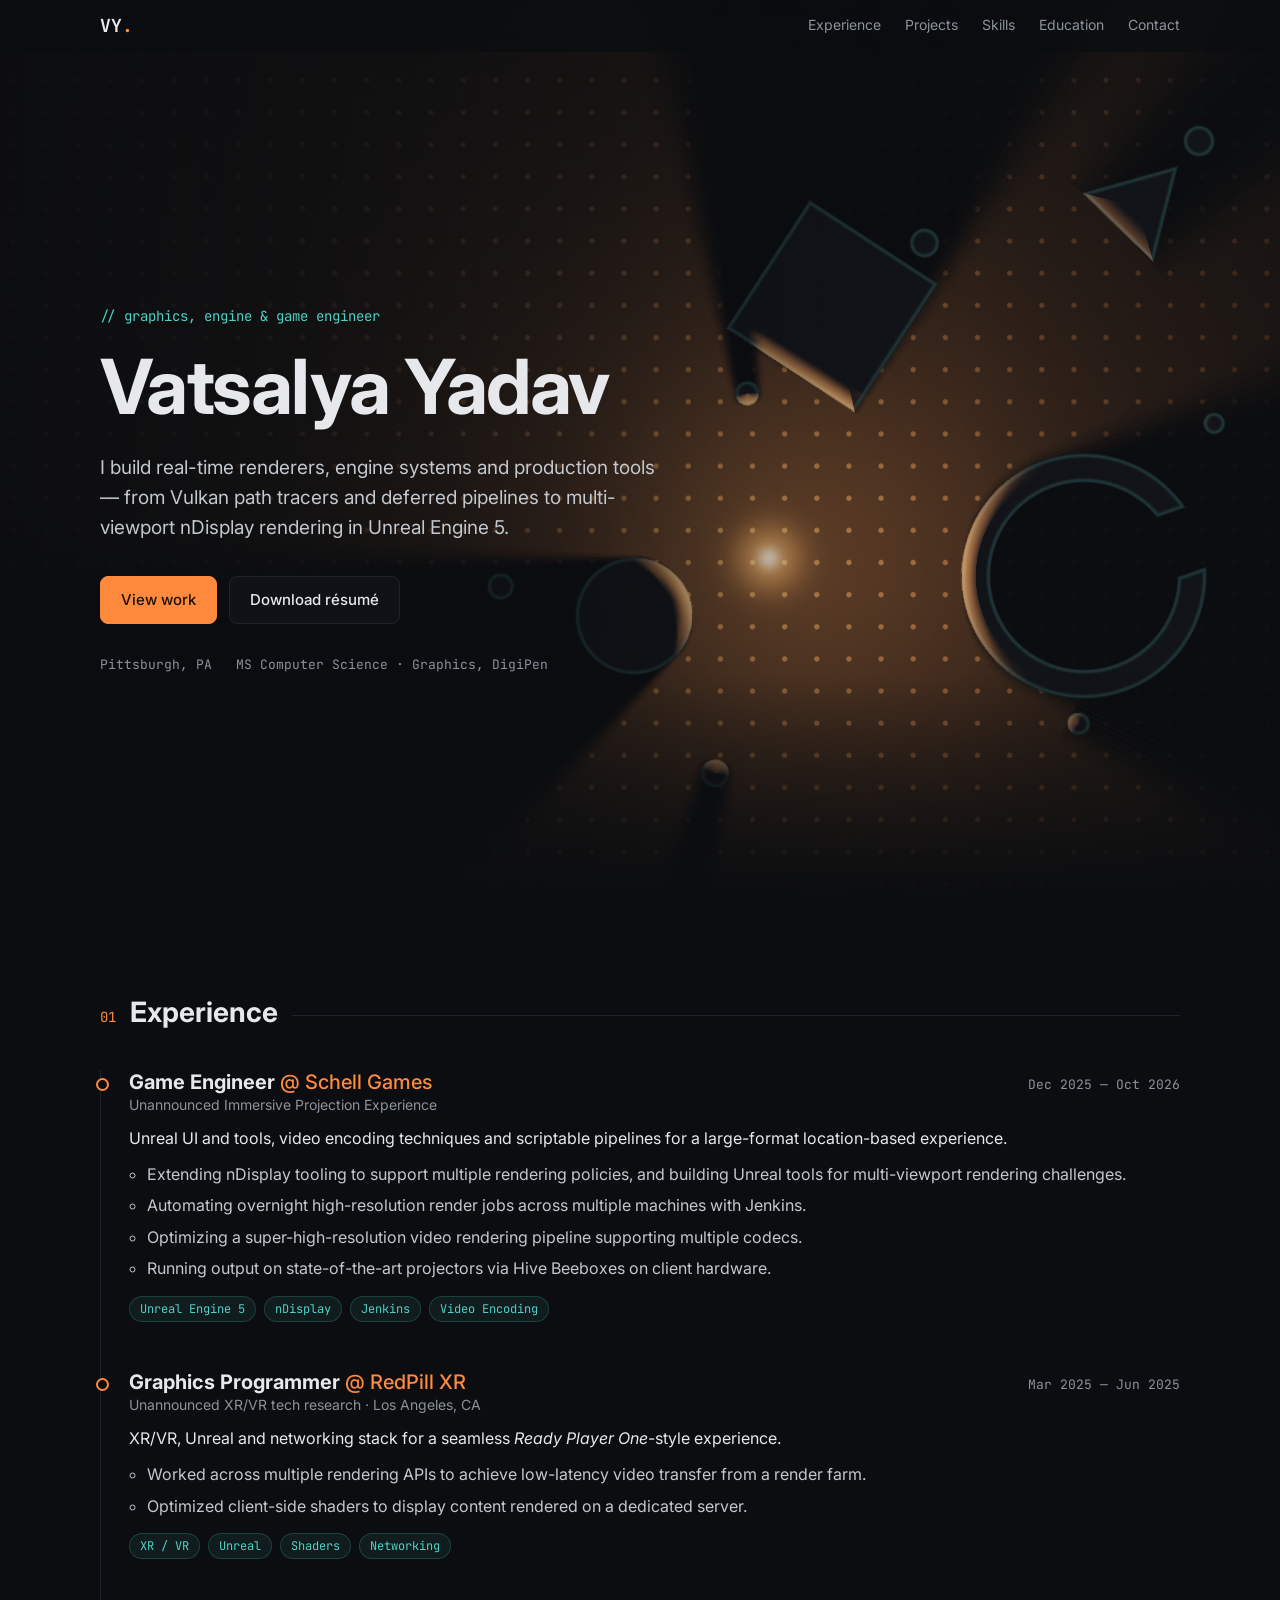
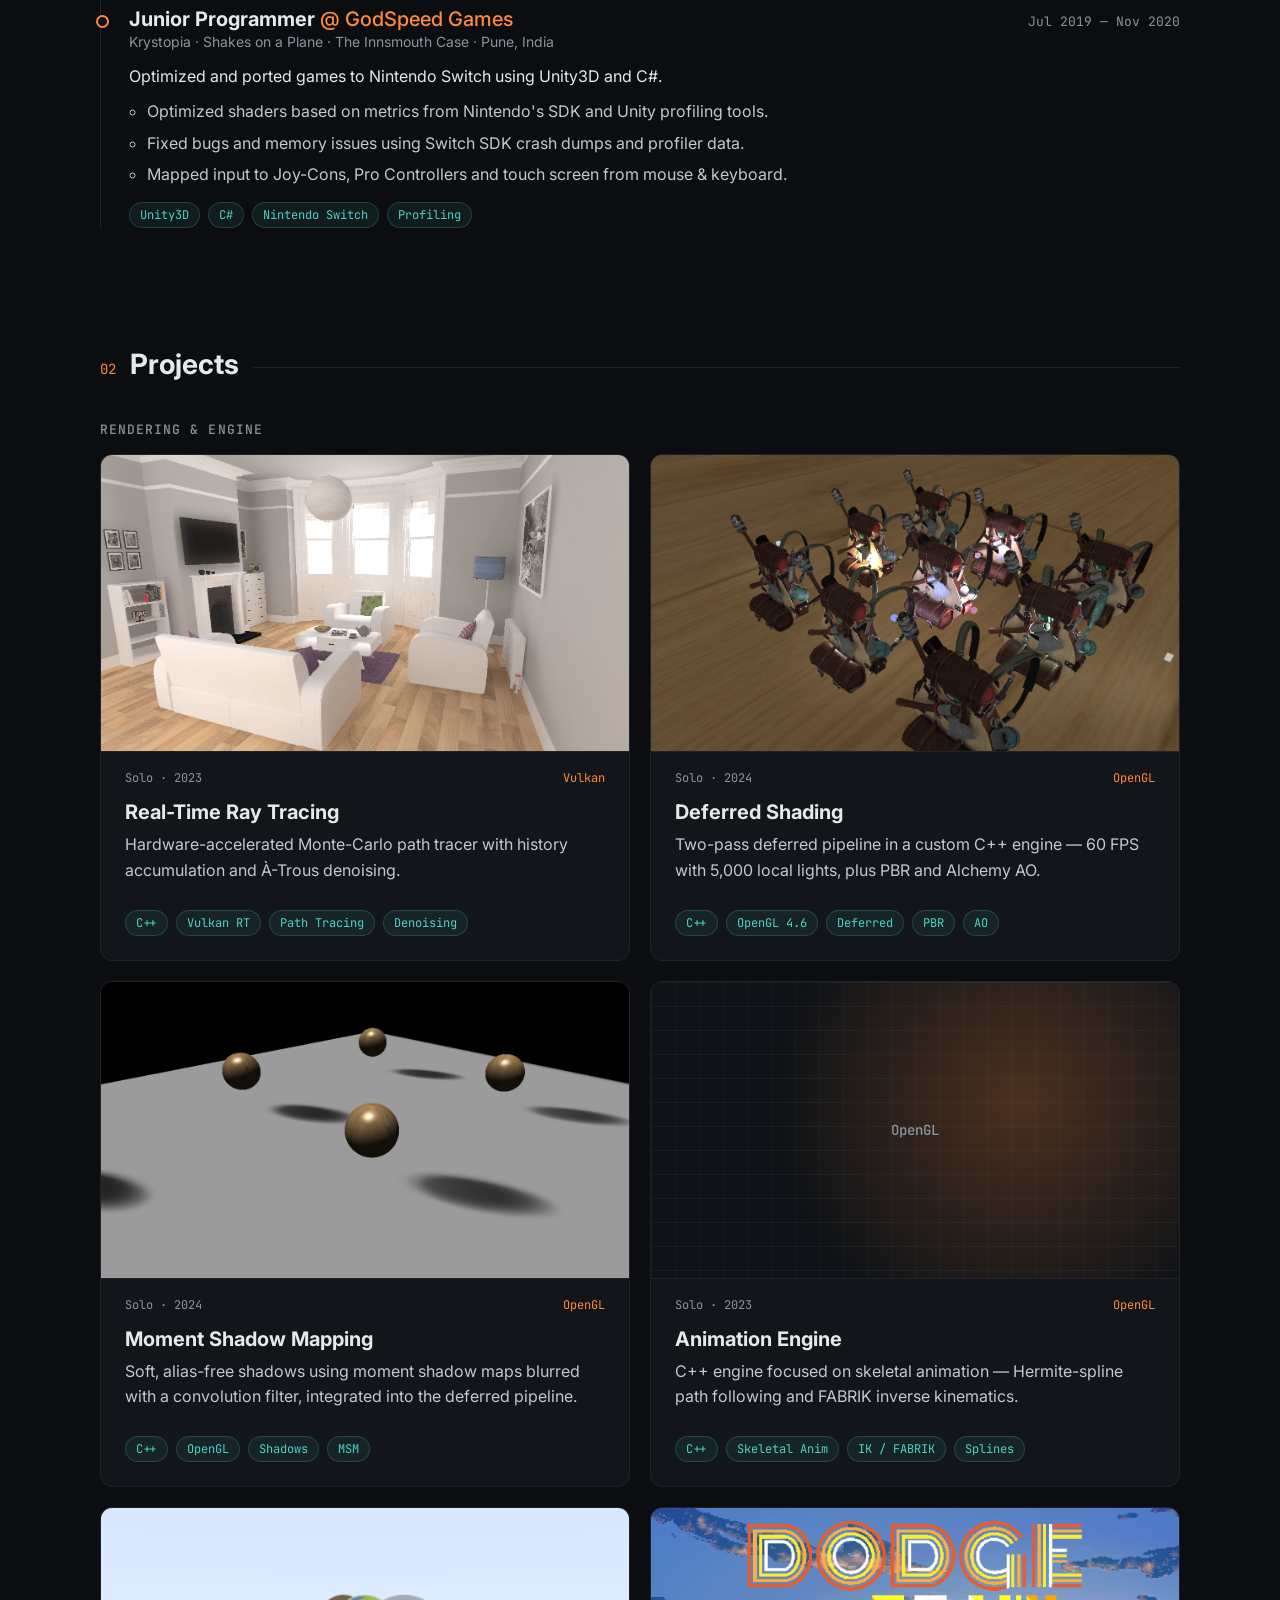
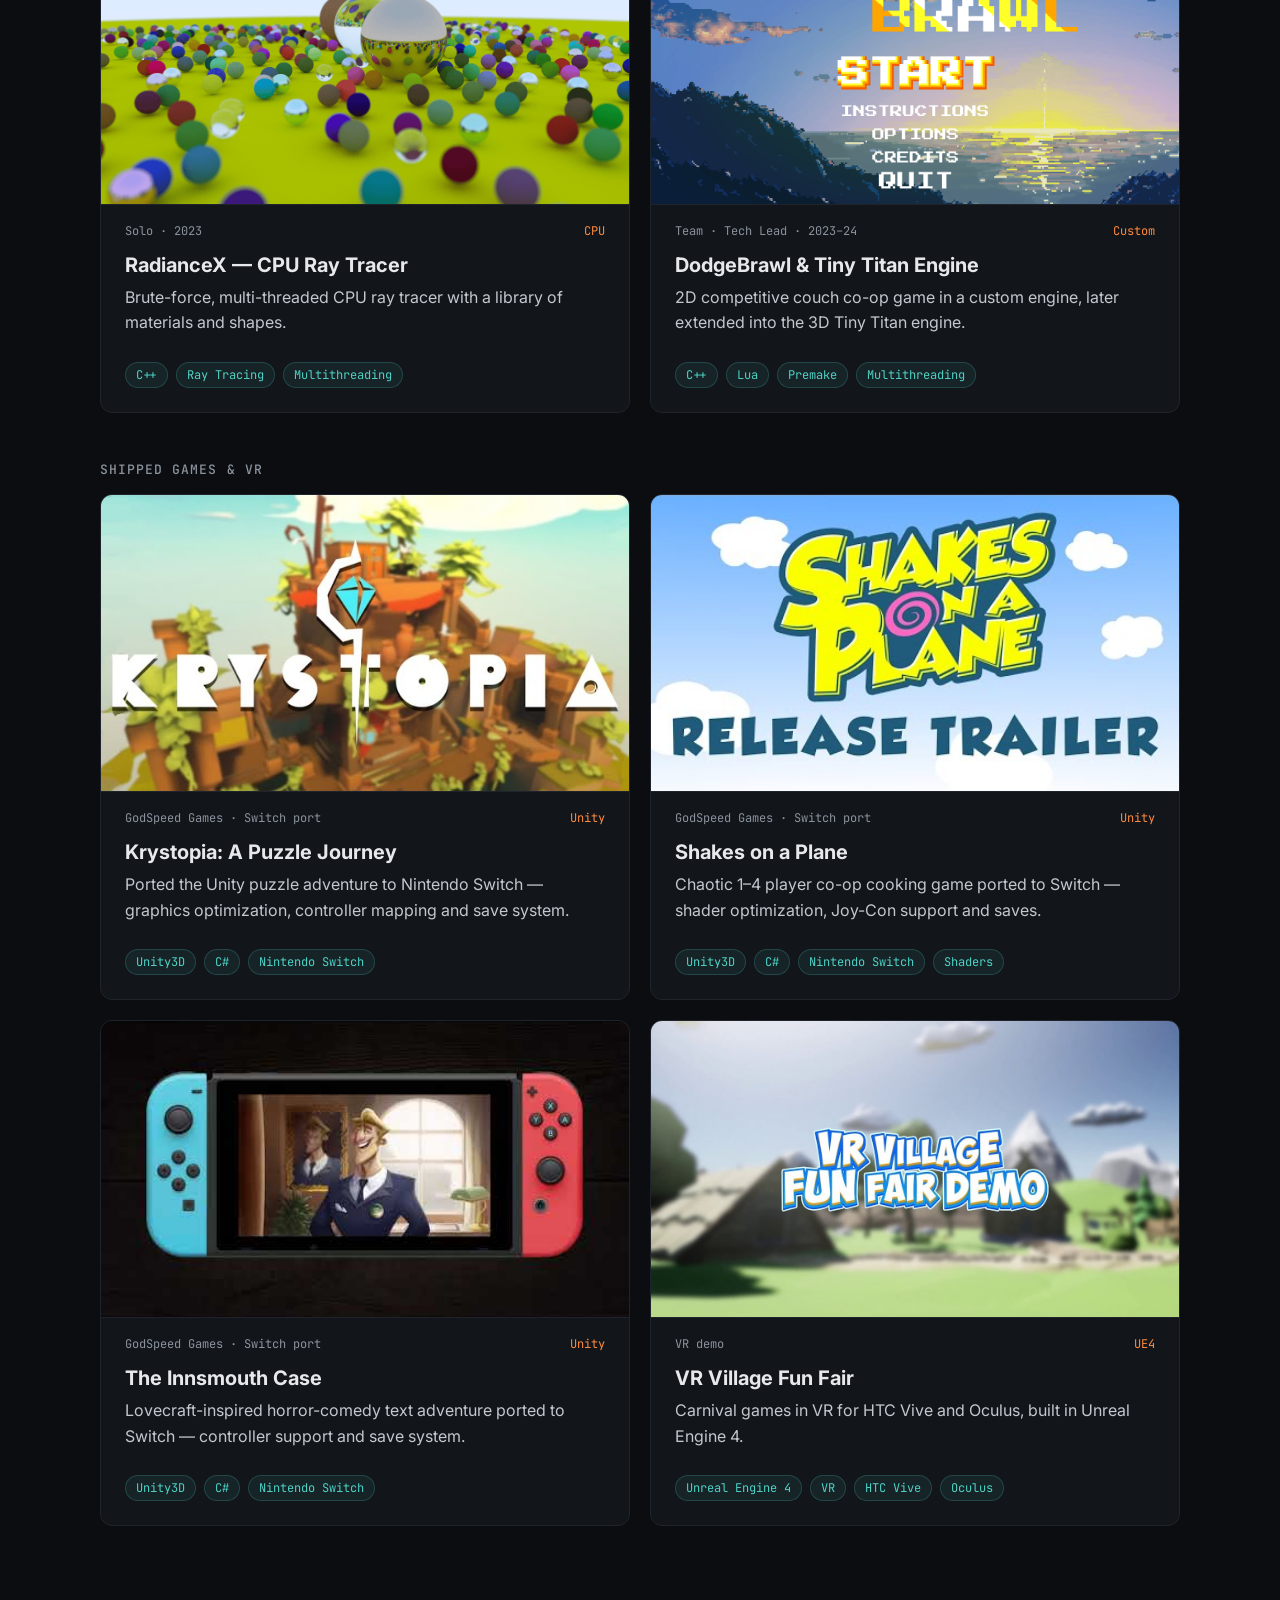
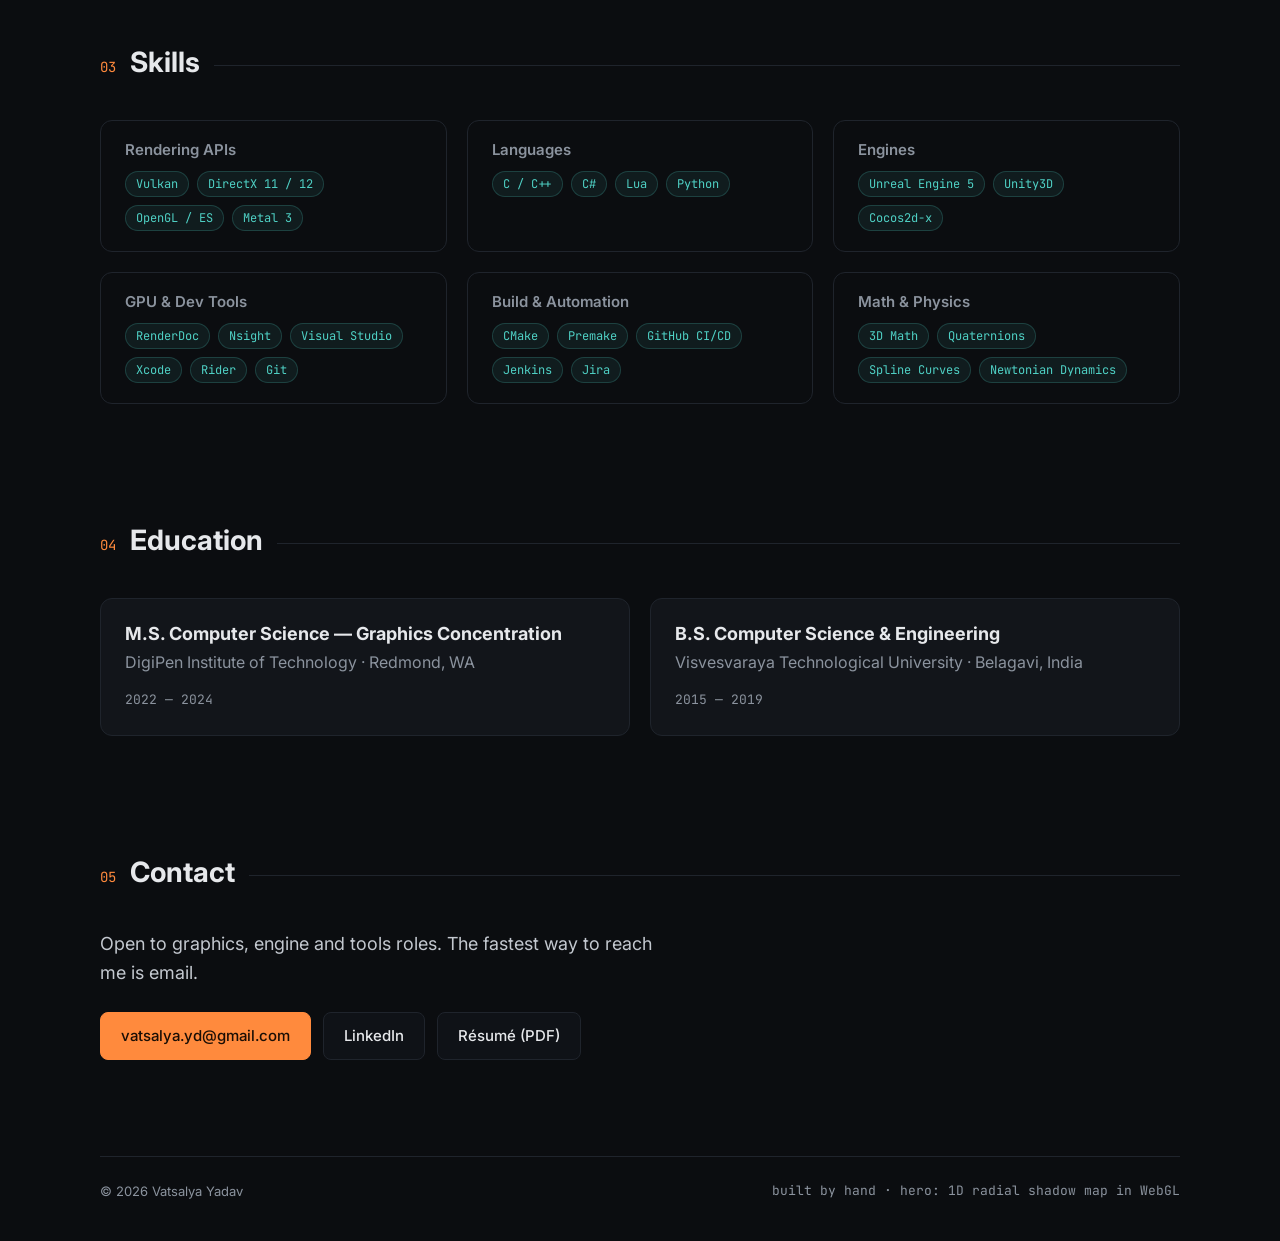
==== index.html @ f2e23ee6 "Retitle as graphics, engine and game engineer Update the hero eyebrow, page title, Open Graph title " ====
<!doctype html>
<html lang="en">
<head>
  <meta charset="utf-8">
  <meta name="viewport" content="width=device-width, initial-scale=1">
  <title>Vatsalya Yadav — Graphics, Engine &amp; Game Engineer</title>
  <meta name="description" content="Vatsalya Yadav is a graphics, engine and game engineer working in Vulkan, DirectX, OpenGL and Unreal Engine 5.">
  <meta property="og:title" content="Vatsalya Yadav — Graphics, Engine &amp; Game Engineer">
  <meta property="og:description" content="Real-time rendering, engine architecture and tools. Vulkan · DirectX 12 · OpenGL · Unreal Engine 5.">
  <meta property="og:url" content="https://vatsalyayadav.com/">
  <meta name="theme-color" content="#0b0d10">
  <link rel="preconnect" href="https://fonts.googleapis.com">
  <link rel="preconnect" href="https://fonts.gstatic.com" crossorigin>
  <link href="https://fonts.googleapis.com/css2?family=Inter:wght@400;500;600;700&family=JetBrains+Mono:wght@400;500&display=swap" rel="stylesheet">
  <link rel="stylesheet" href="styles.css?v=3">
</head>
<body>
  <header class="nav">
    <a class="nav__brand" href="#top">VY<span>.</span></a>
    <nav class="nav__links" aria-label="Primary">
      <a href="#experience">Experience</a>
      <a href="#projects">Projects</a>
      <a href="#skills">Skills</a>
      <a href="#education">Education</a>
      <a href="#contact">Contact</a>
    </nav>
  </header>

  <main id="top">
    <section class="hero">
      <canvas id="hero-canvas" aria-hidden="true"></canvas>
      <div class="hero__shade" aria-hidden="true"></div>
      <div class="hero__content wrap">
        <p class="eyebrow">// graphics, engine &amp; game engineer</p>
        <h1>Vatsalya Yadav</h1>
        <p class="hero__lede">
          I build real-time renderers, engine systems and production tools —
          from Vulkan path tracers and deferred pipelines to multi-viewport
          nDisplay rendering in Unreal Engine 5.
        </p>
        <div class="hero__cta">
          <a class="btn btn--primary" href="#projects">View work</a>
          <a class="btn" href="assets/Vatsalya_Yadav_Resume.pdf?v=3" download>Download résumé</a>
        </div>
        <ul class="hero__meta">
          <li>Pittsburgh, PA</li>
          <li>MS Computer Science · Graphics, DigiPen</li>
        </ul>
      </div>
    </section>

    <section id="experience" class="section wrap">
      <h2 class="section__title"><span>01</span>Experience</h2>
      <ol class="timeline">
        <li class="job">
          <div class="job__head">
            <h3>Game Engineer <span class="at">@ Schell Games</span></h3>
            <span class="job__date">Dec 2025 — Oct 2026</span>
          </div>
          <p class="job__sub">Unannounced Immersive Projection Experience</p>
          <p>Unreal UI and tools, video encoding techniques and scriptable pipelines for a large-format location-based experience.</p>
          <ul>
            <li>Extending nDisplay tooling to support multiple rendering policies, and building Unreal tools for multi-viewport rendering challenges.</li>
            <li>Automating overnight high-resolution render jobs across multiple machines with Jenkins.</li>
            <li>Optimizing a super-high-resolution video rendering pipeline supporting multiple codecs.</li>
            <li>Running output on state-of-the-art projectors via Hive Beeboxes on client hardware.</li>
          </ul>
          <ul class="tags"><li>Unreal Engine 5</li><li>nDisplay</li><li>Jenkins</li><li>Video Encoding</li></ul>
        </li>

        <li class="job">
          <div class="job__head">
            <h3>Graphics Programmer <span class="at">@ RedPill XR</span></h3>
            <span class="job__date">Mar 2025 — Jun 2025</span>
          </div>
          <p class="job__sub">Unannounced XR/VR tech research · Los Angeles, CA</p>
          <p>XR/VR, Unreal and networking stack for a seamless <em>Ready Player One</em>-style experience.</p>
          <ul>
            <li>Worked across multiple rendering APIs to achieve low-latency video transfer from a render farm.</li>
            <li>Optimized client-side shaders to display content rendered on a dedicated server.</li>
          </ul>
          <ul class="tags"><li>XR / VR</li><li>Unreal</li><li>Shaders</li><li>Networking</li></ul>
        </li>

        <li class="job">
          <div class="job__head">
            <h3>Junior Programmer <span class="at">@ GodSpeed Games</span></h3>
            <span class="job__date">Jul 2019 — Nov 2020</span>
          </div>
          <p class="job__sub">Krystopia · Shakes on a Plane · The Innsmouth Case · Pune, India</p>
          <p>Optimized and ported games to Nintendo Switch using Unity3D and C#.</p>
          <ul>
            <li>Optimized shaders based on metrics from Nintendo's SDK and Unity profiling tools.</li>
            <li>Fixed bugs and memory issues using Switch SDK crash dumps and profiler data.</li>
            <li>Mapped input to Joy-Cons, Pro Controllers and touch screen from mouse &amp; keyboard.</li>
          </ul>
          <ul class="tags"><li>Unity3D</li><li>C#</li><li>Nintendo Switch</li><li>Profiling</li></ul>
        </li>
      </ol>
    </section>

    <section id="projects" class="section wrap">
      <h2 class="section__title"><span>02</span>Projects</h2>
      <h3 class="group__title">Rendering &amp; engine</h3>
      <div class="grid" data-project-group="rendering"></div>
      <h3 class="group__title">Shipped games &amp; VR</h3>
      <div class="grid" data-project-group="games"></div>
      <noscript>
      <div class="grid">
        <article class="card">
          <div class="card__top">
            <span class="card__kind">Solo · 2023</span>
            <span class="card__api">Vulkan</span>
          </div>
          <h3>Real-Time Ray Tracing</h3>
          <p>Hardware-accelerated Monte-Carlo path tracer with history accumulation and denoising.</p>
          <ul>
            <li>Shader binding tables and acceleration structures for frame rate.</li>
            <li>History tracking via selective weighted bilinear interpolation.</li>
            <li>À-Trous wavelet denoising.</li>
          </ul>
          <ul class="tags"><li>C++</li><li>Vulkan RT</li><li>Path Tracing</li><li>Denoising</li></ul>
        </article>

        <article class="card">
          <div class="card__top">
            <span class="card__kind">Solo · 2024</span>
            <span class="card__api">OpenGL</span>
          </div>
          <h3>Advanced Rasterization</h3>
          <p>Custom C/C++ renderer with deferred shading, Moment Shadow Mapping, PBR and Alchemy AO.</p>
          <ul>
            <li>Deferred pipeline — <strong>~200% performance gain</strong>.</li>
            <li>MSM for higher-quality, alias-free soft shadows.</li>
            <li>Physically based shading with Alchemy ambient occlusion.</li>
          </ul>
          <ul class="tags"><li>C/C++</li><li>Deferred</li><li>MSM</li><li>PBR</li><li>AO</li></ul>
        </article>

        <article class="card">
          <div class="card__top">
            <span class="card__kind">Solo · 2023</span>
            <span class="card__api">OpenGL</span>
          </div>
          <h3>Animation Engine</h3>
          <p>C++ engine focused on skeletal animation and lifelike character movement.</p>
          <ul>
            <li>Hermite splines for smooth path-following motion.</li>
            <li>Inverse kinematics using the FABRIK algorithm.</li>
            <li>Asset import across multiple model formats.</li>
          </ul>
          <ul class="tags"><li>C++</li><li>Skeletal Anim</li><li>IK / FABRIK</li><li>Splines</li></ul>
        </article>

        <article class="card">
          <div class="card__top">
            <span class="card__kind">Team · Tech Lead · 2023–24</span>
            <span class="card__api">Custom</span>
          </div>
          <h3>Tiny Titan / DodgeBrawl Engine</h3>
          <p>Proprietary 3D engine, extended from the 2D engine built for DodgeBrawl.</p>
          <ul>
            <li>Premake build scripts and pipeline troubleshooting.</li>
            <li>Lua scripting for gameplay without recompiles.</li>
            <li>Thread pool for assets, input and logging.</li>
            <li>Scope-based profiler and debug visualization tools.</li>
          </ul>
          <ul class="tags"><li>C++</li><li>Lua</li><li>Premake</li><li>Multithreading</li></ul>
        </article>
      </div>
      </noscript>
    </section>

    <section id="skills" class="section wrap">
      <h2 class="section__title"><span>03</span>Skills</h2>
      <div class="skills">
        <div class="skill">
          <h3>Rendering APIs</h3>
          <ul class="tags"><li>Vulkan</li><li>DirectX 11 / 12</li><li>OpenGL / ES</li><li>Metal 3</li></ul>
        </div>
        <div class="skill">
          <h3>Languages</h3>
          <ul class="tags"><li>C / C++</li><li>C#</li><li>Lua</li><li>Python</li></ul>
        </div>
        <div class="skill">
          <h3>Engines</h3>
          <ul class="tags"><li>Unreal Engine 5</li><li>Unity3D</li><li>Cocos2d-x</li></ul>
        </div>
        <div class="skill">
          <h3>GPU &amp; Dev Tools</h3>
          <ul class="tags"><li>RenderDoc</li><li>Nsight</li><li>Visual Studio</li><li>Xcode</li><li>Rider</li><li>Git</li></ul>
        </div>
        <div class="skill">
          <h3>Build &amp; Automation</h3>
          <ul class="tags"><li>CMake</li><li>Premake</li><li>GitHub CI/CD</li><li>Jenkins</li><li>Jira</li></ul>
        </div>
        <div class="skill">
          <h3>Math &amp; Physics</h3>
          <ul class="tags"><li>3D Math</li><li>Quaternions</li><li>Spline Curves</li><li>Newtonian Dynamics</li></ul>
        </div>
      </div>
    </section>

    <section id="education" class="section wrap">
      <h2 class="section__title"><span>04</span>Education</h2>
      <div class="edu">
        <div class="edu__item">
          <h3>M.S. Computer Science — Graphics Concentration</h3>
          <p>DigiPen Institute of Technology · Redmond, WA</p>
          <span class="job__date">2022 — 2024</span>
        </div>
        <div class="edu__item">
          <h3>B.S. Computer Science &amp; Engineering</h3>
          <p>Visvesvaraya Technological University · Belagavi, India</p>
          <span class="job__date">2015 — 2019</span>
        </div>
      </div>
    </section>

    <section id="contact" class="section wrap contact">
      <h2 class="section__title"><span>05</span>Contact</h2>
      <p class="contact__lede">Open to graphics, engine and tools roles. The fastest way to reach me is email.</p>
      <div class="hero__cta">
        <a class="btn btn--primary" href="mailto:vatsalya.yd@gmail.com">vatsalya.yd@gmail.com</a>
        <a class="btn" href="https://www.linkedin.com/in/vatsalya-yd/" target="_blank" rel="noopener">LinkedIn</a>
        <a class="btn" href="assets/Vatsalya_Yadav_Resume.pdf?v=3" download>Résumé (PDF)</a>
      </div>
    </section>
  </main>

  <footer class="footer wrap">
    <span>© <span id="year">2026</span> Vatsalya Yadav</span>
    <span class="mono">built by hand · hero: 1D radial shadow map in WebGL</span>
  </footer>

  <script src="projects.js?v=2"></script>
  <script src="script.js?v=3"></script>
</body>
</html>
---- styles.css ----
:root {
  --bg: #0b0d10;
  --bg-2: #12151a;
  --line: #1f242c;
  --text: #e6e8eb;
  --muted: #8b939e;
  --accent: #ff8a3d;
  --accent-2: #4fd1c5;
  --radius: 12px;
  --mono: "JetBrains Mono", ui-monospace, Consolas, monospace;
  --sans: "Inter", system-ui, -apple-system, "Segoe UI", sans-serif;
}

* { box-sizing: border-box; }
html { scroll-behavior: smooth; scroll-padding-top: 72px; }
body {
  margin: 0;
  background: var(--bg);
  color: var(--text);
  font: 16px/1.6 var(--sans);
  -webkit-font-smoothing: antialiased;
}
a { color: inherit; }
h1, h2, h3 { line-height: 1.2; margin: 0; }
ul { margin: 0; }
.mono { font-family: var(--mono); }
.wrap { width: min(1080px, 100% - 32px); margin-inline: auto; }

/* Nav */
.nav {
  position: fixed; inset: 0 0 auto 0; z-index: 10;
  display: flex; align-items: center; justify-content: space-between;
  padding: 14px max(16px, (100% - 1080px) / 2);
  background: rgba(11, 13, 16, 0.7);
  backdrop-filter: blur(10px);
  border-bottom: 1px solid transparent;
  transition: border-color .2s;
}
.nav.is-scrolled { border-bottom-color: var(--line); }
.nav__brand { font: 700 18px var(--mono); text-decoration: none; }
.nav__brand span { color: var(--accent); }
.nav__links { display: flex; gap: 24px; }
.nav__links a { color: var(--muted); text-decoration: none; font-size: 14px; transition: color .15s; }
.nav__links a:hover { color: var(--text); }

/* Hero */
.hero {
  position: relative; min-height: 100vh; min-height: 100svh;
  display: flex; align-items: center; overflow: hidden;
}
#hero-canvas { position: absolute; inset: 0; width: 100%; height: 100%; display: block; }
.hero__shade {
  position: absolute; inset: 0;
  background: linear-gradient(90deg, rgba(11,13,16,.78) 0%, rgba(11,13,16,.45) 45%, rgba(11,13,16,0) 75%),
              linear-gradient(0deg, var(--bg) 0%, rgba(11,13,16,0) 25%);
}
.hero__content { position: relative; padding-top: 80px; }
.eyebrow { font: 14px var(--mono); color: var(--accent-2); margin: 0 0 16px; }
.hero h1 { font-size: clamp(40px, 7vw, 76px); font-weight: 700; letter-spacing: -0.02em; }
.hero__lede { max-width: 560px; font-size: clamp(17px, 2vw, 19px); color: #c3c8cf; margin: 20px 0 32px; }
.hero__cta { display: flex; flex-wrap: wrap; gap: 12px; }
.hero__meta {
  list-style: none; padding: 0; margin-top: 32px;
  display: flex; flex-wrap: wrap; gap: 8px 24px;
  font: 13px var(--mono); color: var(--muted);
}

.btn {
  display: inline-block; padding: 11px 20px; border-radius: 8px;
  border: 1px solid var(--line); background: rgba(18,21,26,.7);
  text-decoration: none; font-weight: 500; font-size: 15px;
  transition: border-color .15s, transform .15s, background .15s;
}
.btn:hover { border-color: #3a414c; transform: translateY(-1px); }
.btn--primary { background: var(--accent); border-color: var(--accent); color: #1a0e05; }
.btn--primary:hover { background: #ff9d5c; border-color: #ff9d5c; }

/* Sections */
.section { padding: 96px 0 24px; }
.section__title {
  display: flex; align-items: baseline; gap: 14px;
  font-size: 28px; margin-bottom: 40px;
}
.section__title span { font: 14px var(--mono); color: var(--accent); }
.section__title::after { content: ""; flex: 1; height: 1px; background: var(--line); transform: translateY(-6px); }

/* Experience */
.timeline { list-style: none; padding: 0; margin: 0; }
.job {
  position: relative; padding: 0 0 48px 28px;
  border-left: 1px solid var(--line);
}
.job:last-child { padding-bottom: 0; }
.job::before {
  content: ""; position: absolute; left: -5px; top: 8px;
  width: 9px; height: 9px; border-radius: 50%;
  background: var(--bg); border: 2px solid var(--accent);
}
.job__head { display: flex; flex-wrap: wrap; justify-content: space-between; gap: 4px 16px; align-items: baseline; }
.job h3 { font-size: 20px; }
.at { color: var(--accent); font-weight: 500; }
.job__date { font: 13px var(--mono); color: var(--muted); white-space: nowrap; }
.job__sub { margin: 4px 0 12px; color: var(--muted); font-size: 14px; }
.job p { margin: 0 0 10px; }
.job > ul:not(.tags), .card > ul:not(.tags) { padding-left: 18px; color: #c3c8cf; }
.job > ul:not(.tags) li, .card > ul:not(.tags) li { margin-bottom: 6px; }

.tags { list-style: none; padding: 0; display: flex; flex-wrap: wrap; gap: 8px; margin-top: 14px; }
.tags li {
  font: 12px var(--mono); color: var(--accent-2);
  padding: 4px 10px; border-radius: 999px;
  background: rgba(79, 209, 197, .08); border: 1px solid rgba(79, 209, 197, .2);
}

/* Projects */
.grid { display: grid; grid-template-columns: repeat(2, 1fr); gap: 20px; }
.card {
  display: flex; flex-direction: column;
  padding: 24px; border-radius: var(--radius);
  background: var(--bg-2); border: 1px solid var(--line);
  transition: border-color .2s, transform .2s;
}
.card:hover { border-color: #343b46; transform: translateY(-2px); }
.card__top { display: flex; justify-content: space-between; gap: 8px; font: 12px var(--mono); color: var(--muted); margin-bottom: 14px; }
.card__api { color: var(--accent); }
.card h3 { font-size: 20px; margin-bottom: 8px; }
.card p { margin: 0 0 12px; color: #c3c8cf; }
.card > ul:not(.tags) { font-size: 15px; }
.card .tags { margin-top: auto; padding-top: 14px; }
.card strong { color: var(--text); }
.card--link { text-decoration: none; padding-top: 0; overflow: hidden; }
.card--link:hover h3 { color: var(--accent); }
.card--link:focus-visible { outline: 2px solid var(--accent); outline-offset: 3px; }
.card__thumb {
  margin: 0 -24px 18px; aspect-ratio: 16 / 9; overflow: hidden;
  background: #0f1216; border-bottom: 1px solid var(--line);
}
.card__thumb img { width: 100%; height: 100%; object-fit: cover; display: block; transition: transform .4s ease; }
.card--link:hover .card__thumb img { transform: scale(1.04); }
.card__thumb--empty {
  display: grid; place-items: center;
  background:
    linear-gradient(rgba(79,209,197,.06) 1px, transparent 1px) 0 0 / 24px 24px,
    linear-gradient(90deg, rgba(79,209,197,.06) 1px, transparent 1px) 0 0 / 24px 24px,
    radial-gradient(circle at 70% 40%, rgba(255,138,61,.25), transparent 60%), #0f1216;
}
.card__thumb--empty span { font: 500 14px var(--mono); color: var(--muted); }
.group__title {
  font: 500 13px var(--mono); color: var(--muted); text-transform: uppercase; letter-spacing: .08em;
  margin: 0 0 16px;
}
.grid + .group__title { margin-top: 48px; }

/* Project detail page */
.project { padding: 104px 0 64px; max-width: 880px; }
.back { display: inline-block; font: 13px var(--mono); color: var(--muted); text-decoration: none; margin-bottom: 32px; }
.back:hover { color: var(--accent); }
.project__head h1 { font-size: clamp(32px, 5vw, 48px); letter-spacing: -0.01em; }
.project__summary { font-size: 19px; color: #c3c8cf; margin: 16px 0 0; }
.project__links { margin-top: 24px; }
.project__body { margin-top: 48px; }
.project__body h2 { font-size: 20px; margin: 40px 0 16px; }
.project__body p { color: #c3c8cf; margin: 0 0 16px; }
.project__list { padding-left: 20px; color: #c3c8cf; margin: 0 0 24px; }
.project__list li { margin-bottom: 8px; }
.project__note { font-size: 14px; color: var(--muted) !important; border-left: 2px solid var(--line); padding-left: 14px; }
.figures { display: grid; gap: 16px; margin: 0 0 24px; }
.figures--2 { grid-template-columns: repeat(2, 1fr); }
.figures--3 { grid-template-columns: repeat(3, 1fr); }
.figures figure, .video { margin: 0; }
.figures img {
  width: 100%; display: block; border-radius: 8px; border: 1px solid var(--line);
  background: #0f1216; transition: border-color .2s;
}
.figures a:hover img { border-color: var(--accent); }
figcaption { font: 12px var(--mono); color: var(--muted); margin-top: 8px; }
.video { margin-bottom: 24px; }
.video__poster, .video iframe {
  display: block; width: 100%; aspect-ratio: 16 / 9; border: 1px solid var(--line); border-radius: 8px;
  overflow: hidden; background: #000;
}
.video__poster { position: relative; padding: 0; cursor: pointer; }
.video__poster img { width: 100%; height: 100%; object-fit: cover; opacity: .8; transition: opacity .2s; }
.video__poster:hover img { opacity: 1; }
.video__play {
  position: absolute; left: 50%; top: 50%; width: 68px; height: 48px; transform: translate(-50%, -50%);
  border-radius: 12px; background: var(--accent);
}
.video__play::after {
  content: ""; position: absolute; left: 27px; top: 14px;
  border-style: solid; border-width: 10px 0 10px 17px; border-color: transparent transparent transparent #1a0e05;
}
.project__table { border-collapse: collapse; font: 14px var(--mono); margin: 0 0 20px; min-width: 280px; }
.project__table th, .project__table td { text-align: left; padding: 8px 24px 8px 0; border-bottom: 1px solid var(--line); }
.project__table th { color: var(--muted); font-weight: 500; }
.project__table td:last-child { color: var(--accent-2); }
.project__missing { color: var(--muted); }
.project__pager {
  display: grid; grid-template-columns: 1fr 1fr; gap: 16px; margin-top: 64px;
  padding-top: 24px; border-top: 1px solid var(--line);
}
.project__pager a {
  display: flex; flex-direction: column; gap: 4px; padding: 16px 20px; border-radius: var(--radius);
  border: 1px solid var(--line); text-decoration: none; font-weight: 600; transition: border-color .2s;
}
.project__pager a:last-child { text-align: right; }
.project__pager a:hover { border-color: var(--accent); }
.project__pager span { font: 12px var(--mono); color: var(--muted); font-weight: 400; }

/* Skills */
.skills { display: grid; grid-template-columns: repeat(auto-fit, minmax(300px, 1fr)); gap: 20px; }
.skill { padding: 20px 24px; border-radius: var(--radius); border: 1px solid var(--line); }
.skill h3 { font-size: 15px; font-weight: 600; color: var(--muted); }
.skill .tags { margin-top: 12px; }

/* Education */
.edu { display: grid; grid-template-columns: repeat(auto-fit, minmax(300px, 1fr)); gap: 20px; }
.edu__item { padding: 24px; border-radius: var(--radius); background: var(--bg-2); border: 1px solid var(--line); }
.edu__item h3 { font-size: 18px; margin-bottom: 6px; }
.edu__item p { margin: 0 0 10px; color: var(--muted); }

/* Contact */
.contact { padding-bottom: 96px; }
.contact__lede { font-size: 18px; color: #c3c8cf; margin: 0 0 24px; max-width: 560px; }

.footer {
  display: flex; flex-wrap: wrap; justify-content: space-between; gap: 8px;
  padding: 24px 0 40px; border-top: 1px solid var(--line);
  color: var(--muted); font-size: 13px;
}

/* Reveal on scroll */
.reveal { opacity: 0; transform: translateY(16px); transition: opacity .6s ease, transform .6s ease; }
.reveal.is-visible { opacity: 1; transform: none; }

@media (max-width: 720px) {
  .nav__links { display: none; }
  .hero__shade { background: linear-gradient(0deg, rgba(11,13,16,.95) 15%, rgba(11,13,16,.55) 100%); }
  .section { padding-top: 72px; }
  .grid, .skills, .edu { grid-template-columns: 1fr; }
  .job { padding-left: 20px; }
  .figures--2, .figures--3 { grid-template-columns: 1fr; }
  .project { padding-top: 88px; }
  .project__pager { grid-template-columns: 1fr; }
  .project__pager a:last-child { text-align: left; }
}

@media (prefers-reduced-motion: reduce) {
  html { scroll-behavior: auto; }
  .reveal { opacity: 1; transform: none; transition: none; }
}
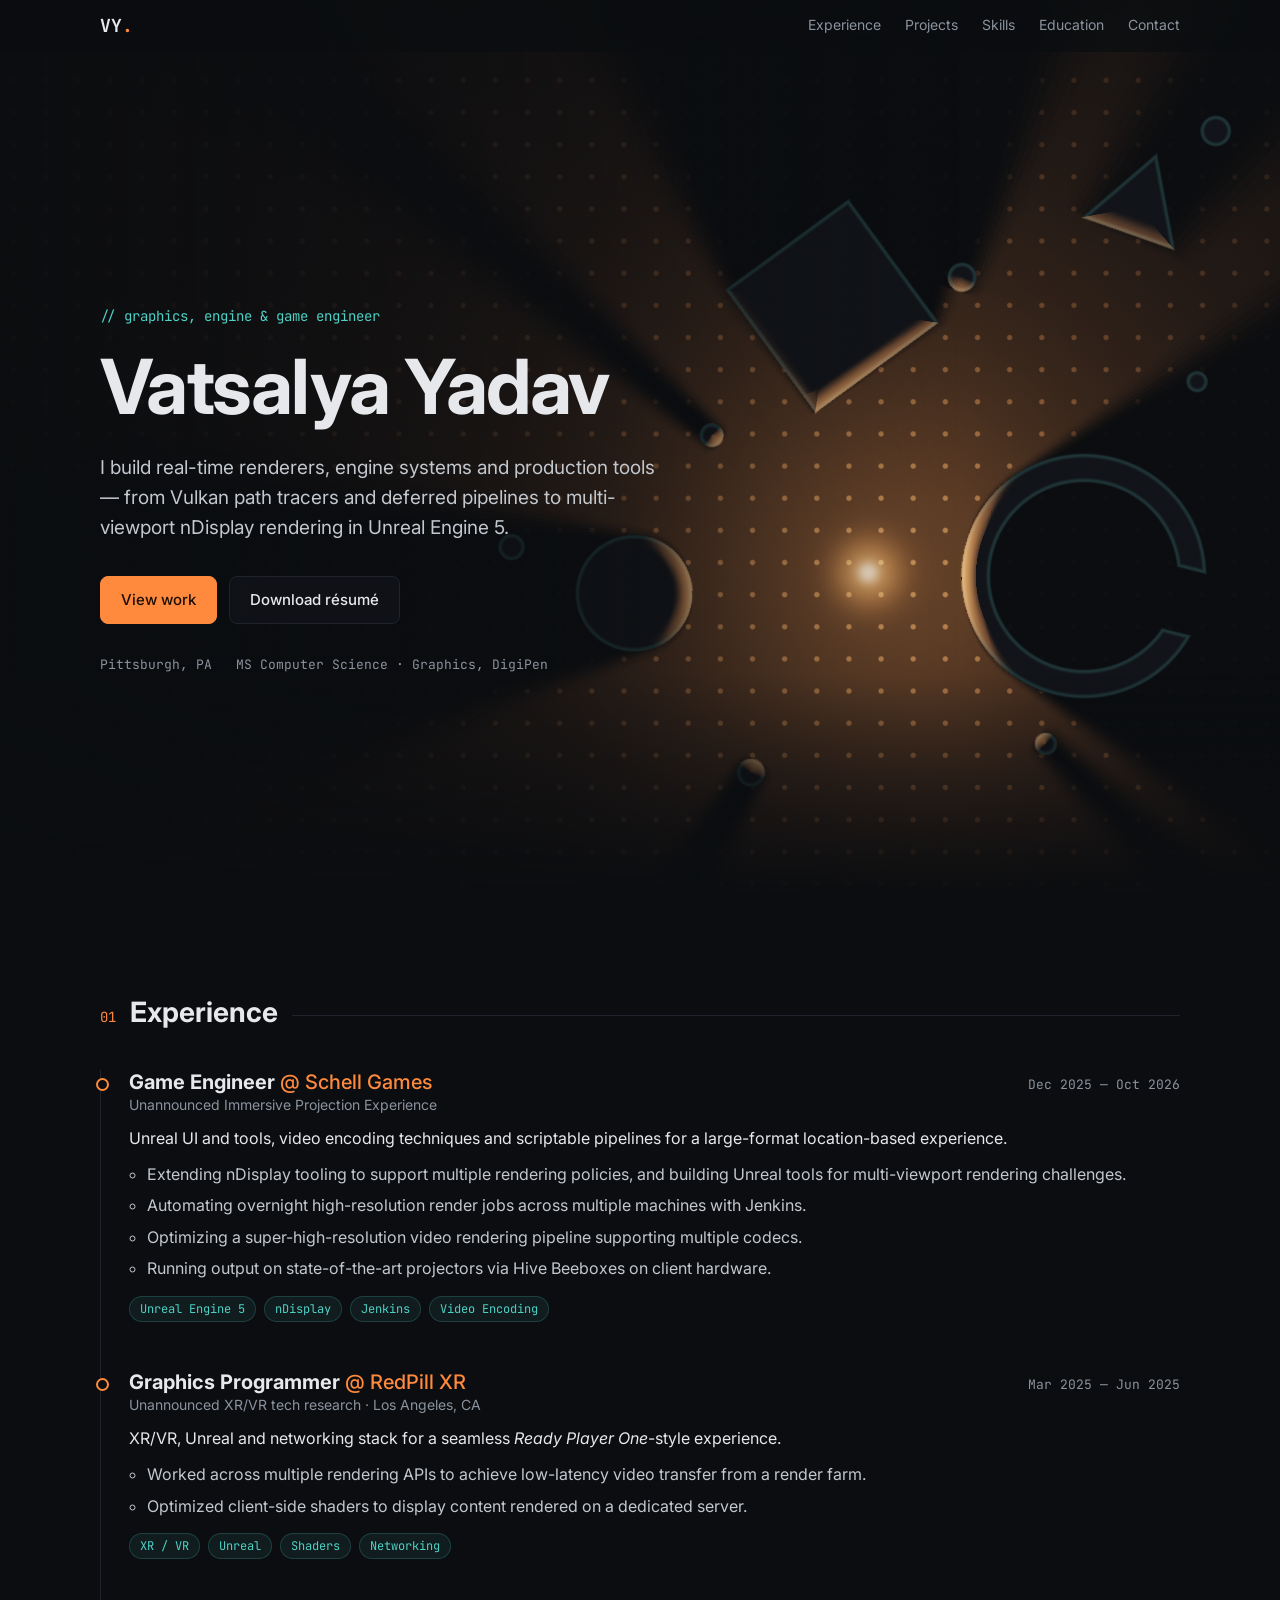
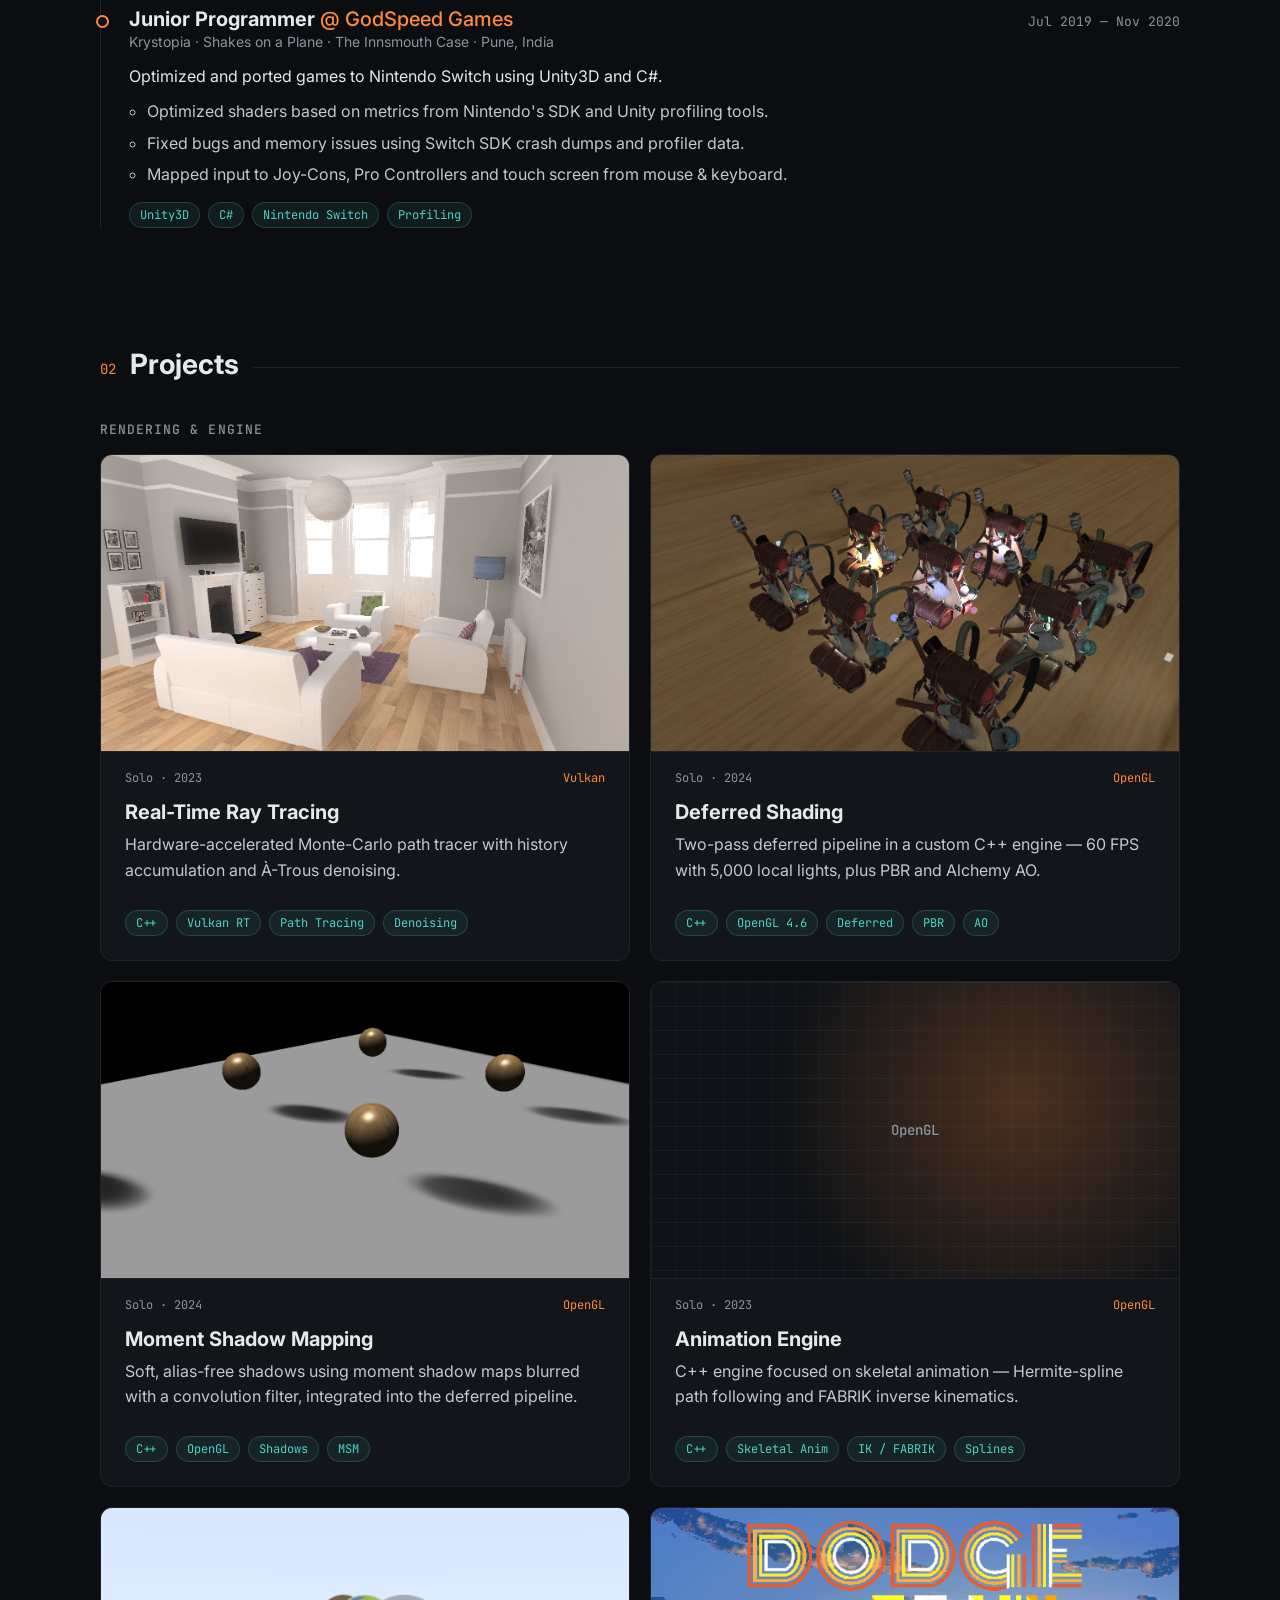
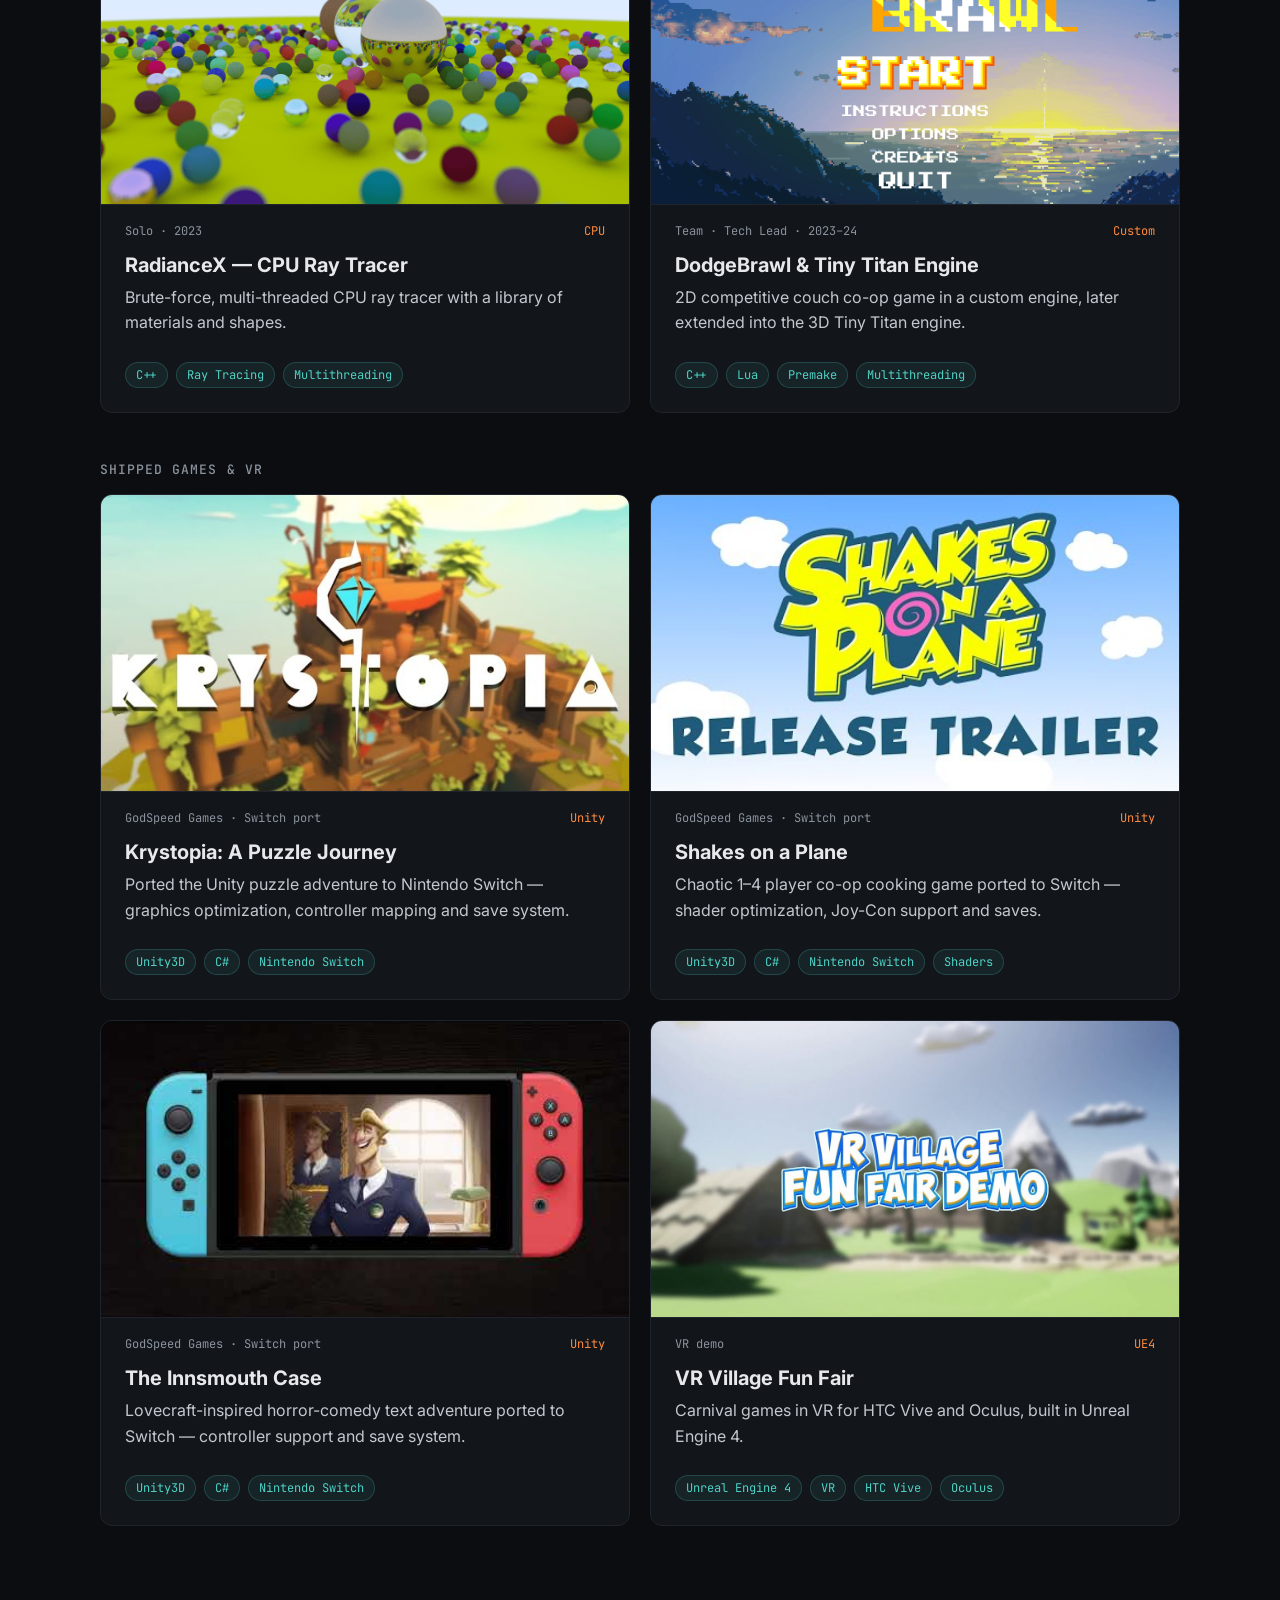
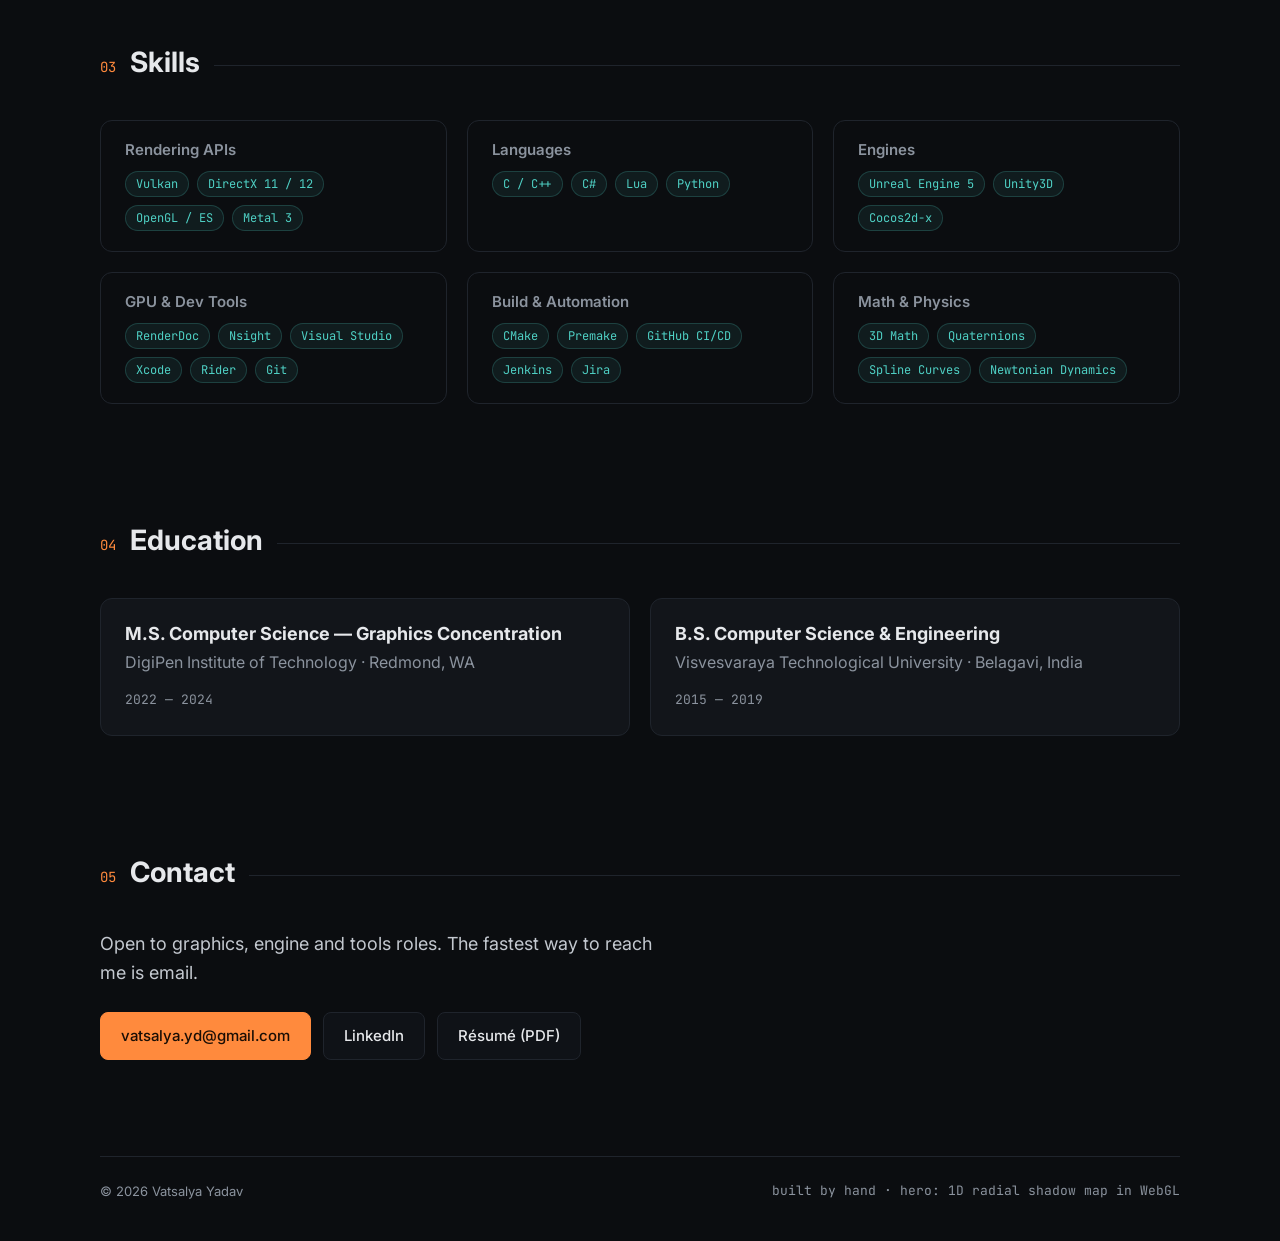
==== commit d54ac13e: "Ease the idle hero light back to its wander path When the pointer goes idle, blend from where it lef" ====
--- a/index.html
+++ b/index.html
@@ -234,6 +234,6 @@
   </footer>
 
   <script src="projects.js?v=2"></script>
-  <script src="script.js?v=3"></script>
+  <script src="script.js?v=4"></script>
 </body>
 </html>
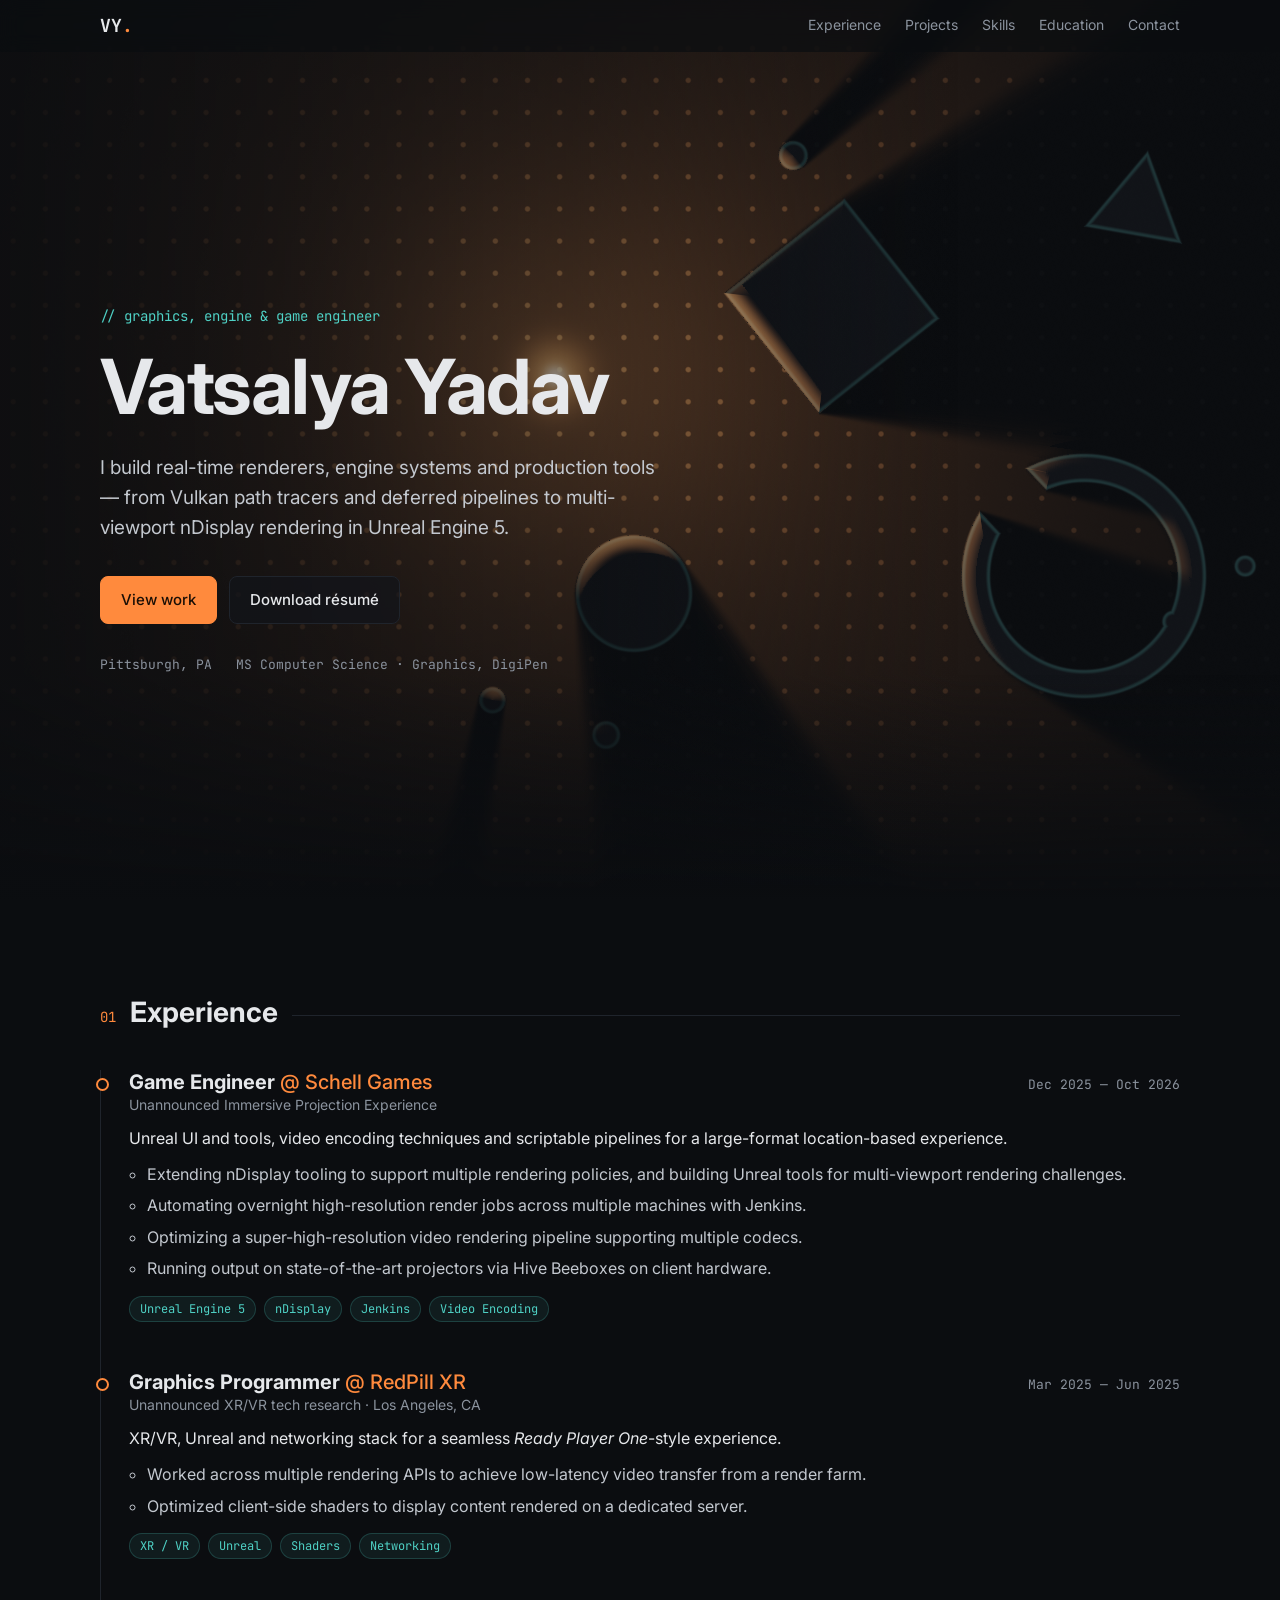
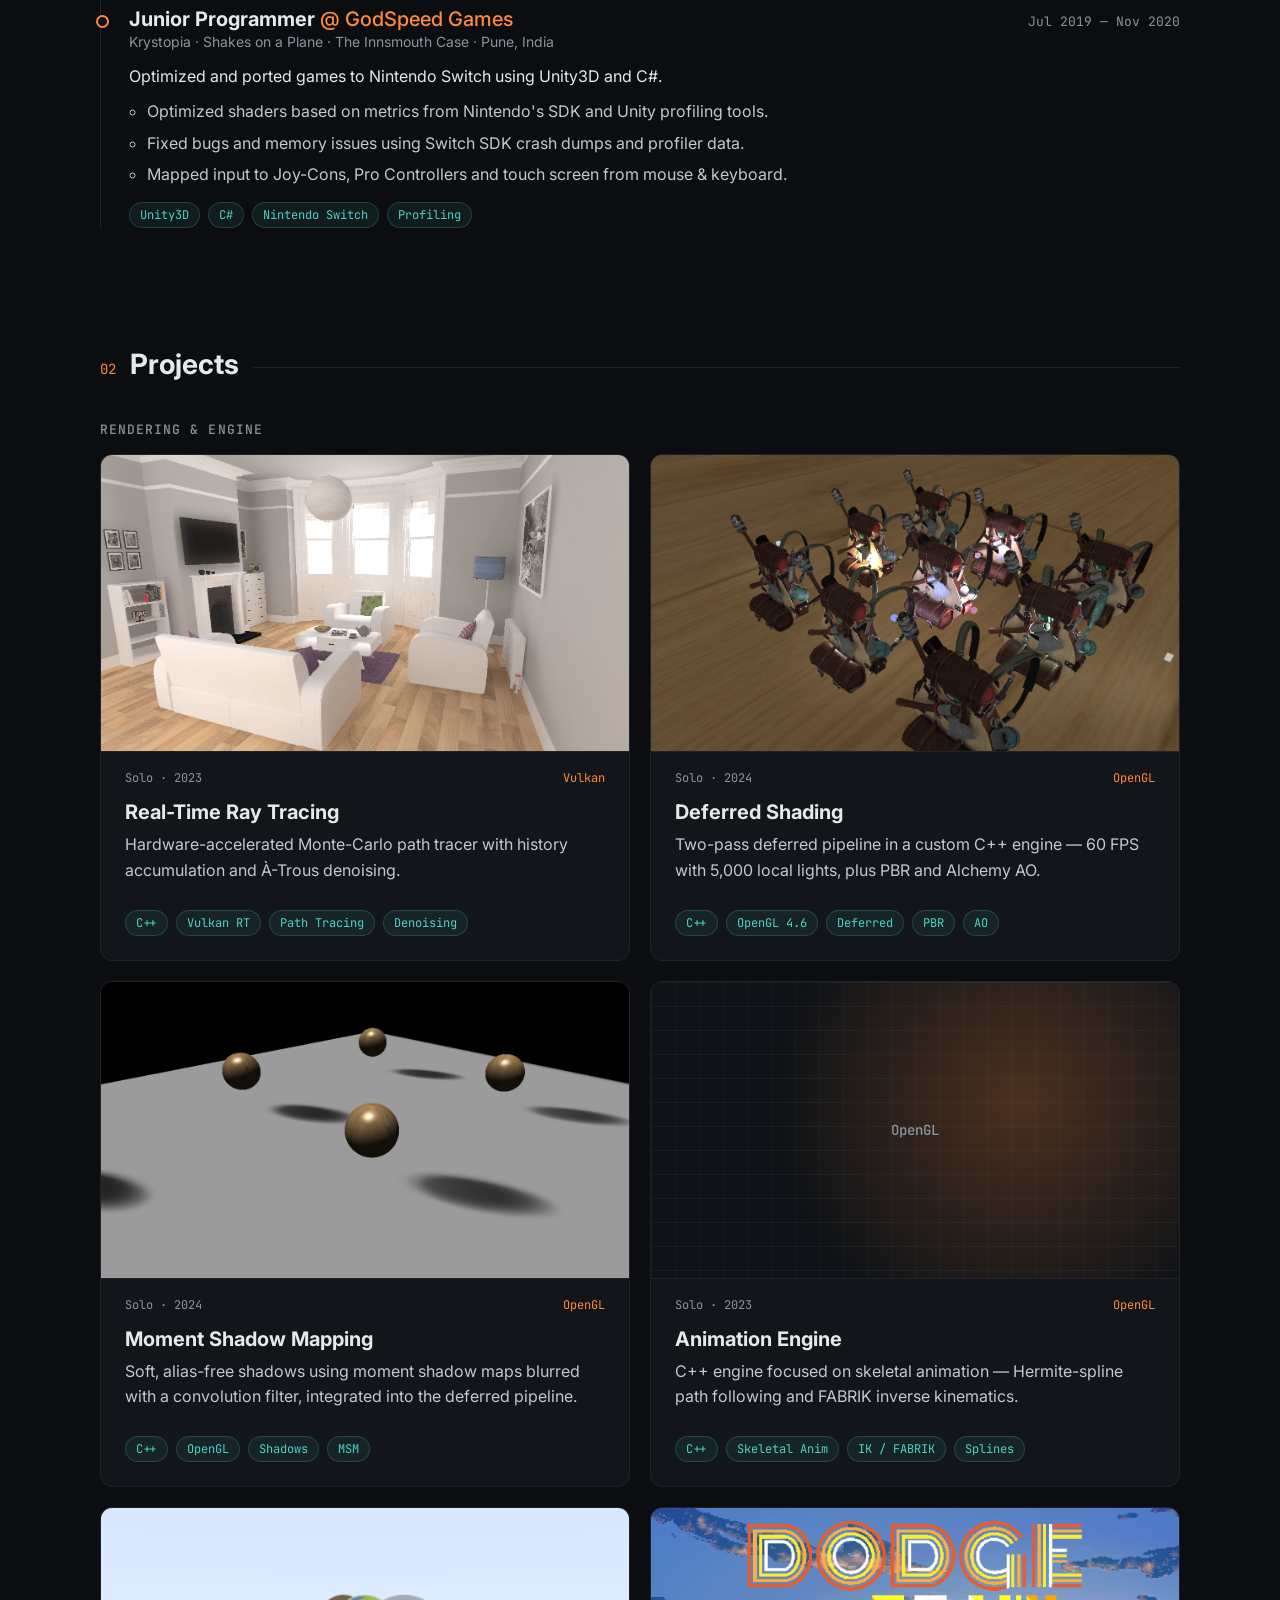
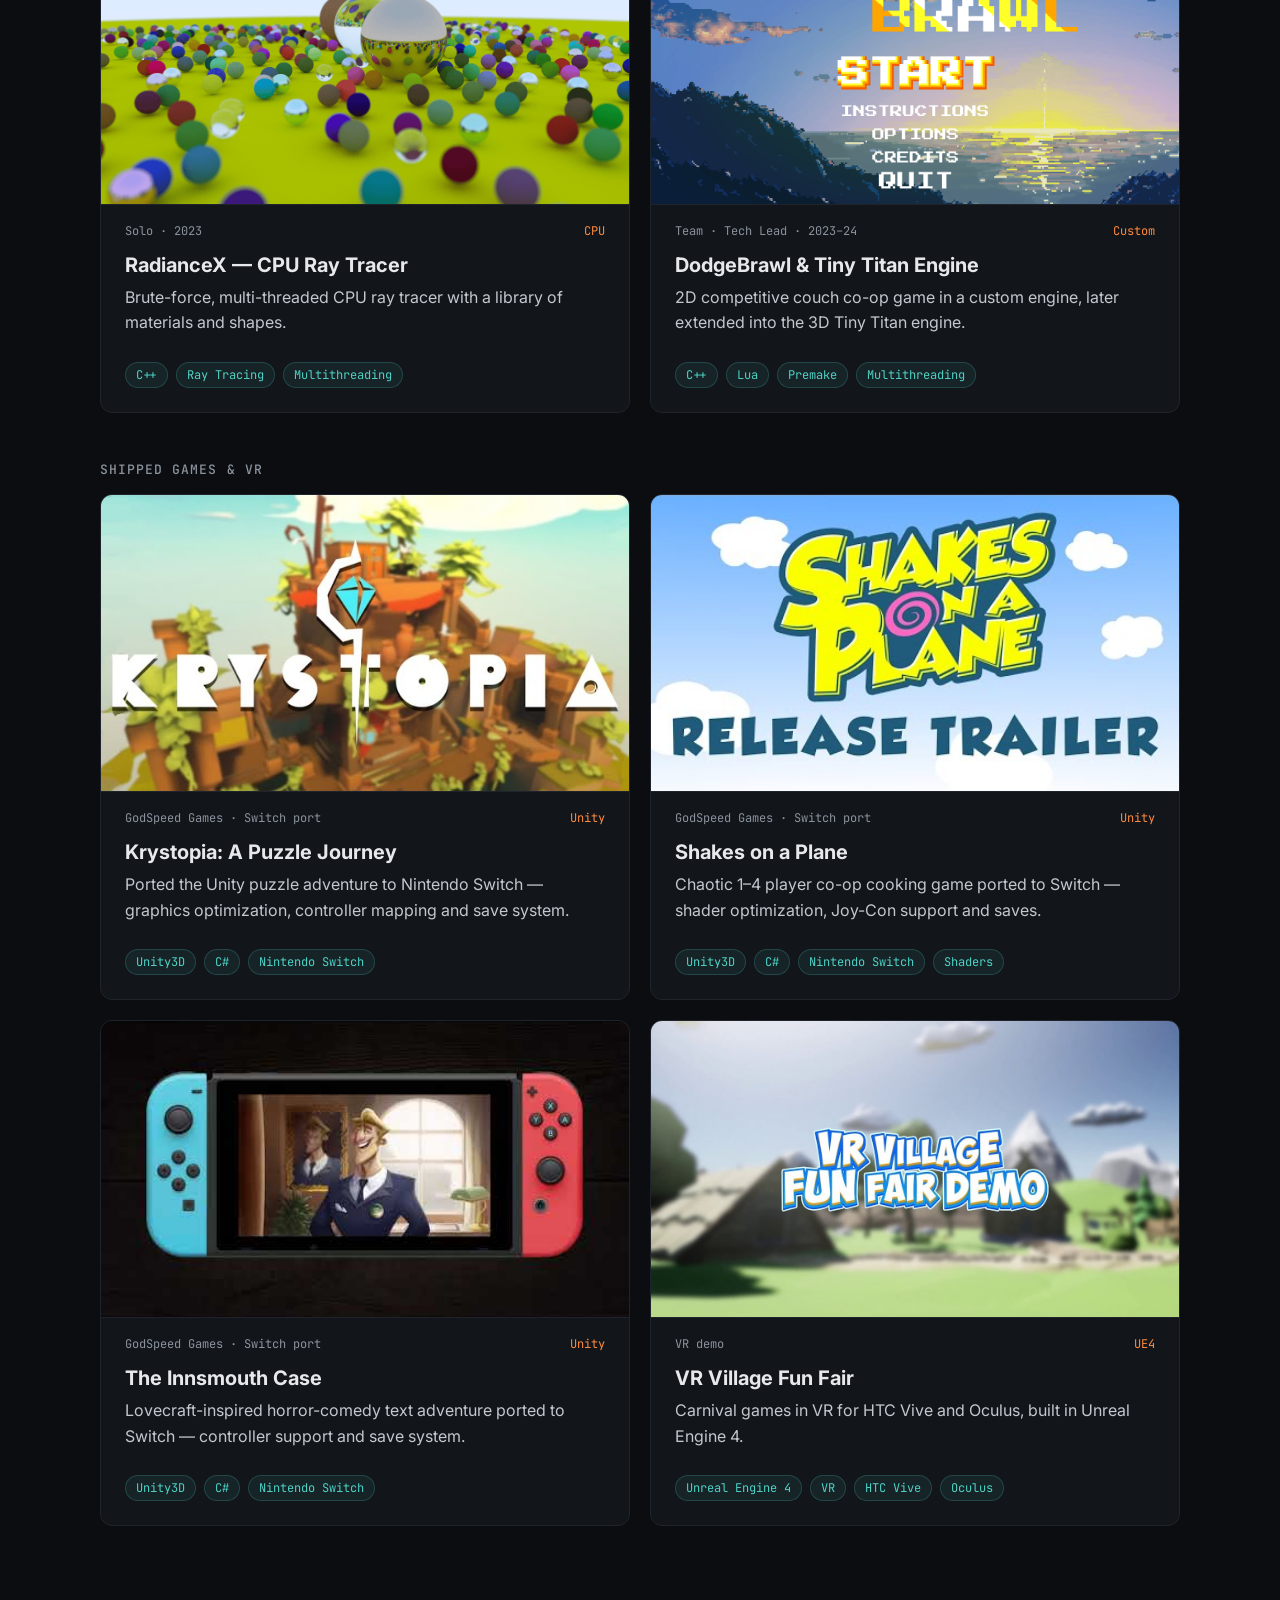
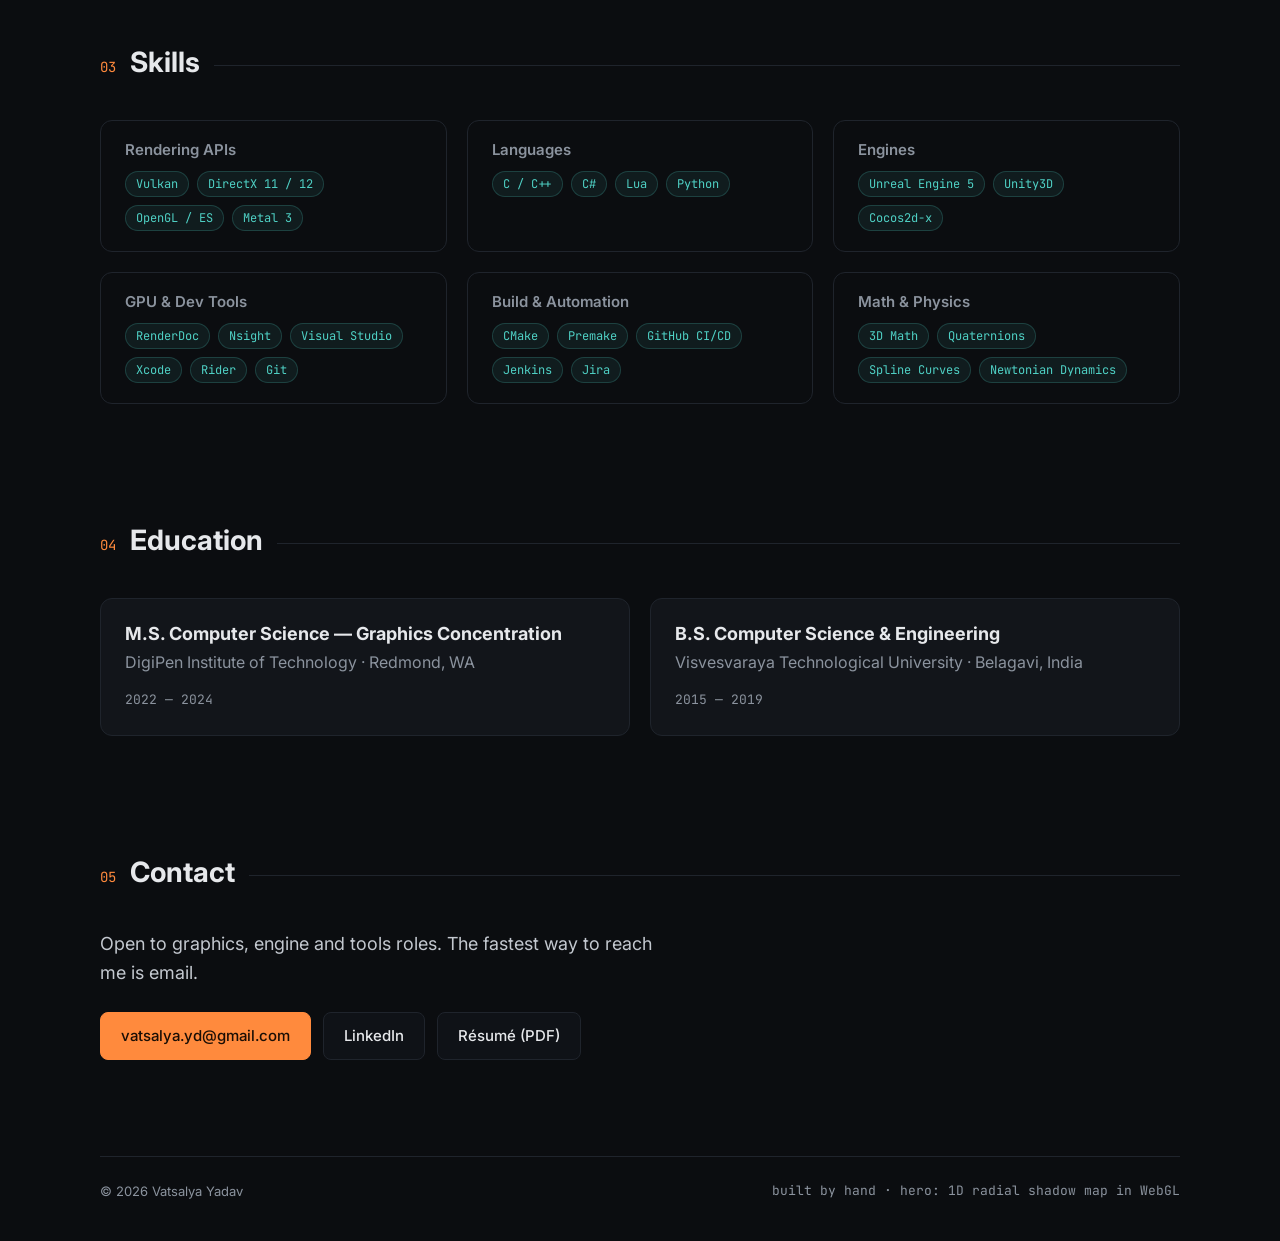
==== commit 67c92350: "Size hero shadow penumbras by blocker distance The PCF blur grew only with distance from the light, " ====
--- a/index.html
+++ b/index.html
@@ -234,6 +234,6 @@
   </footer>
 
   <script src="projects.js?v=2"></script>
-  <script src="script.js?v=4"></script>
+  <script src="script.js?v=6"></script>
 </body>
 </html>
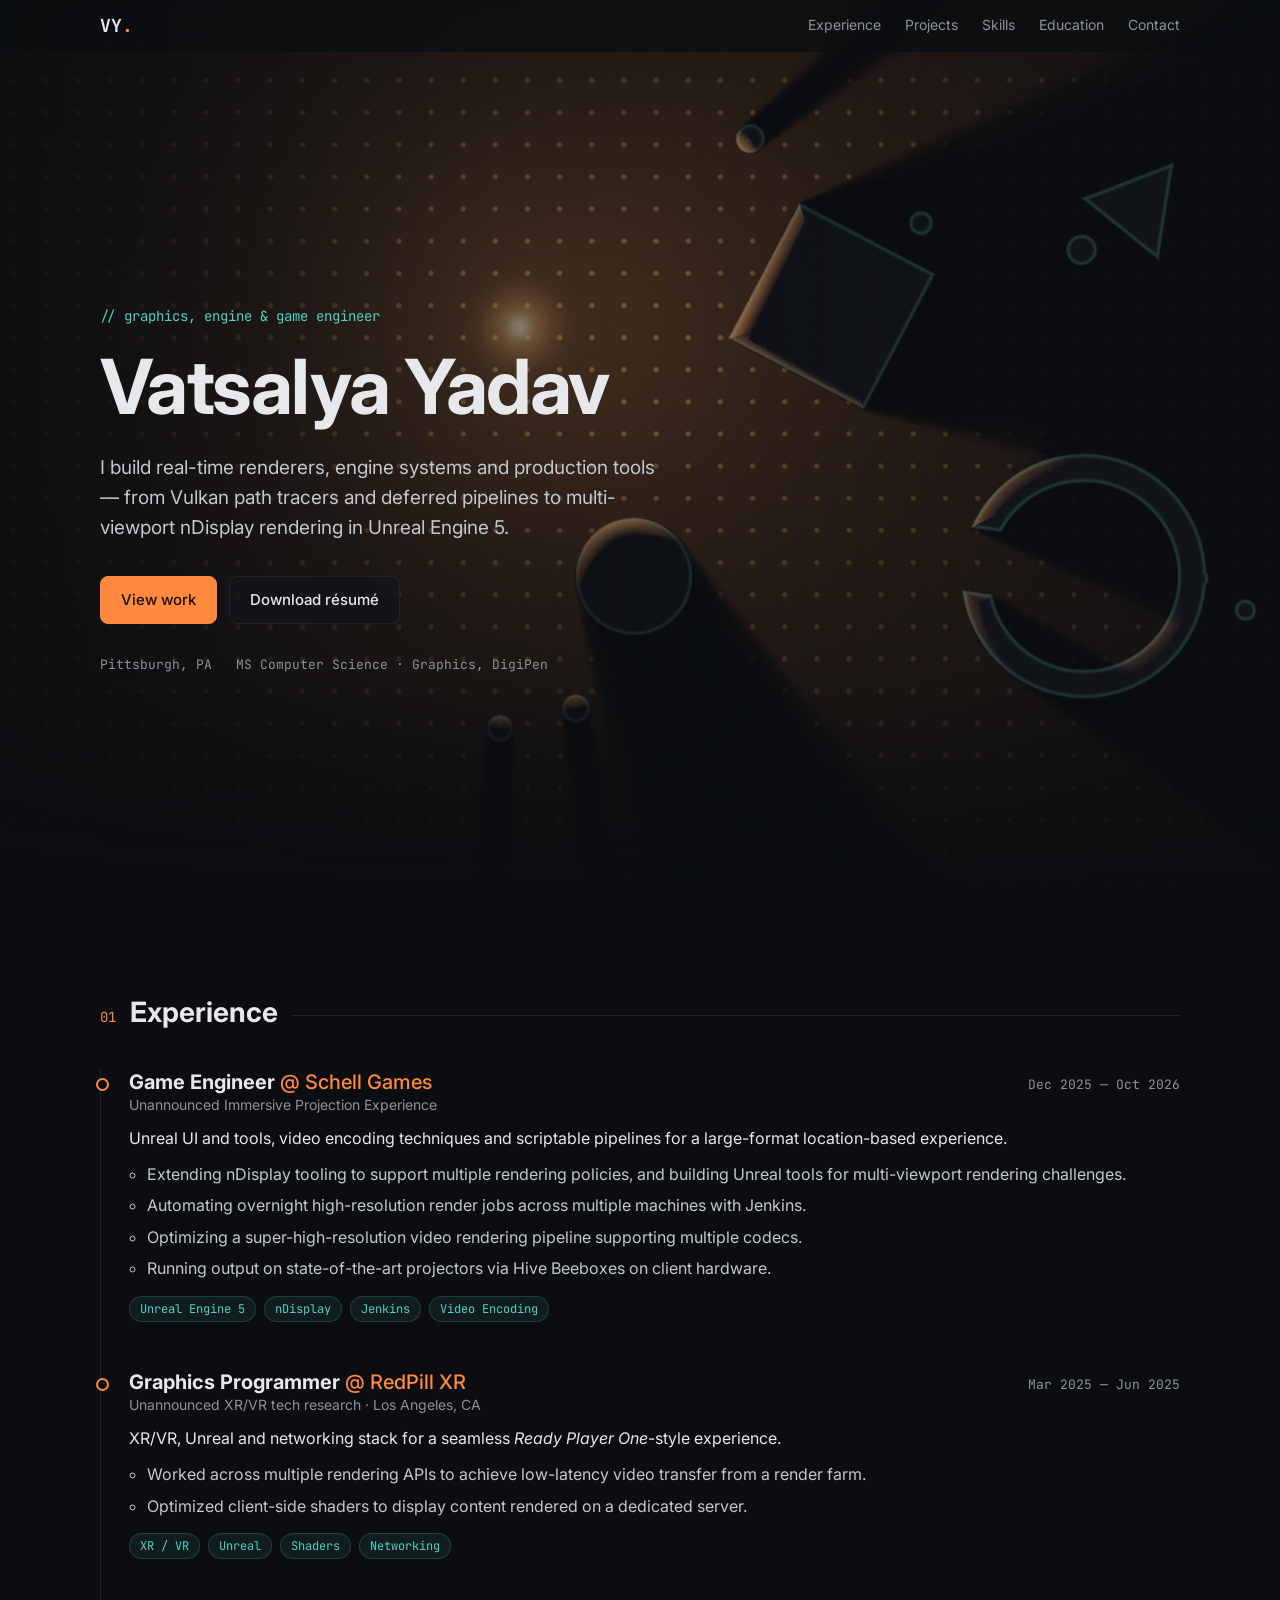
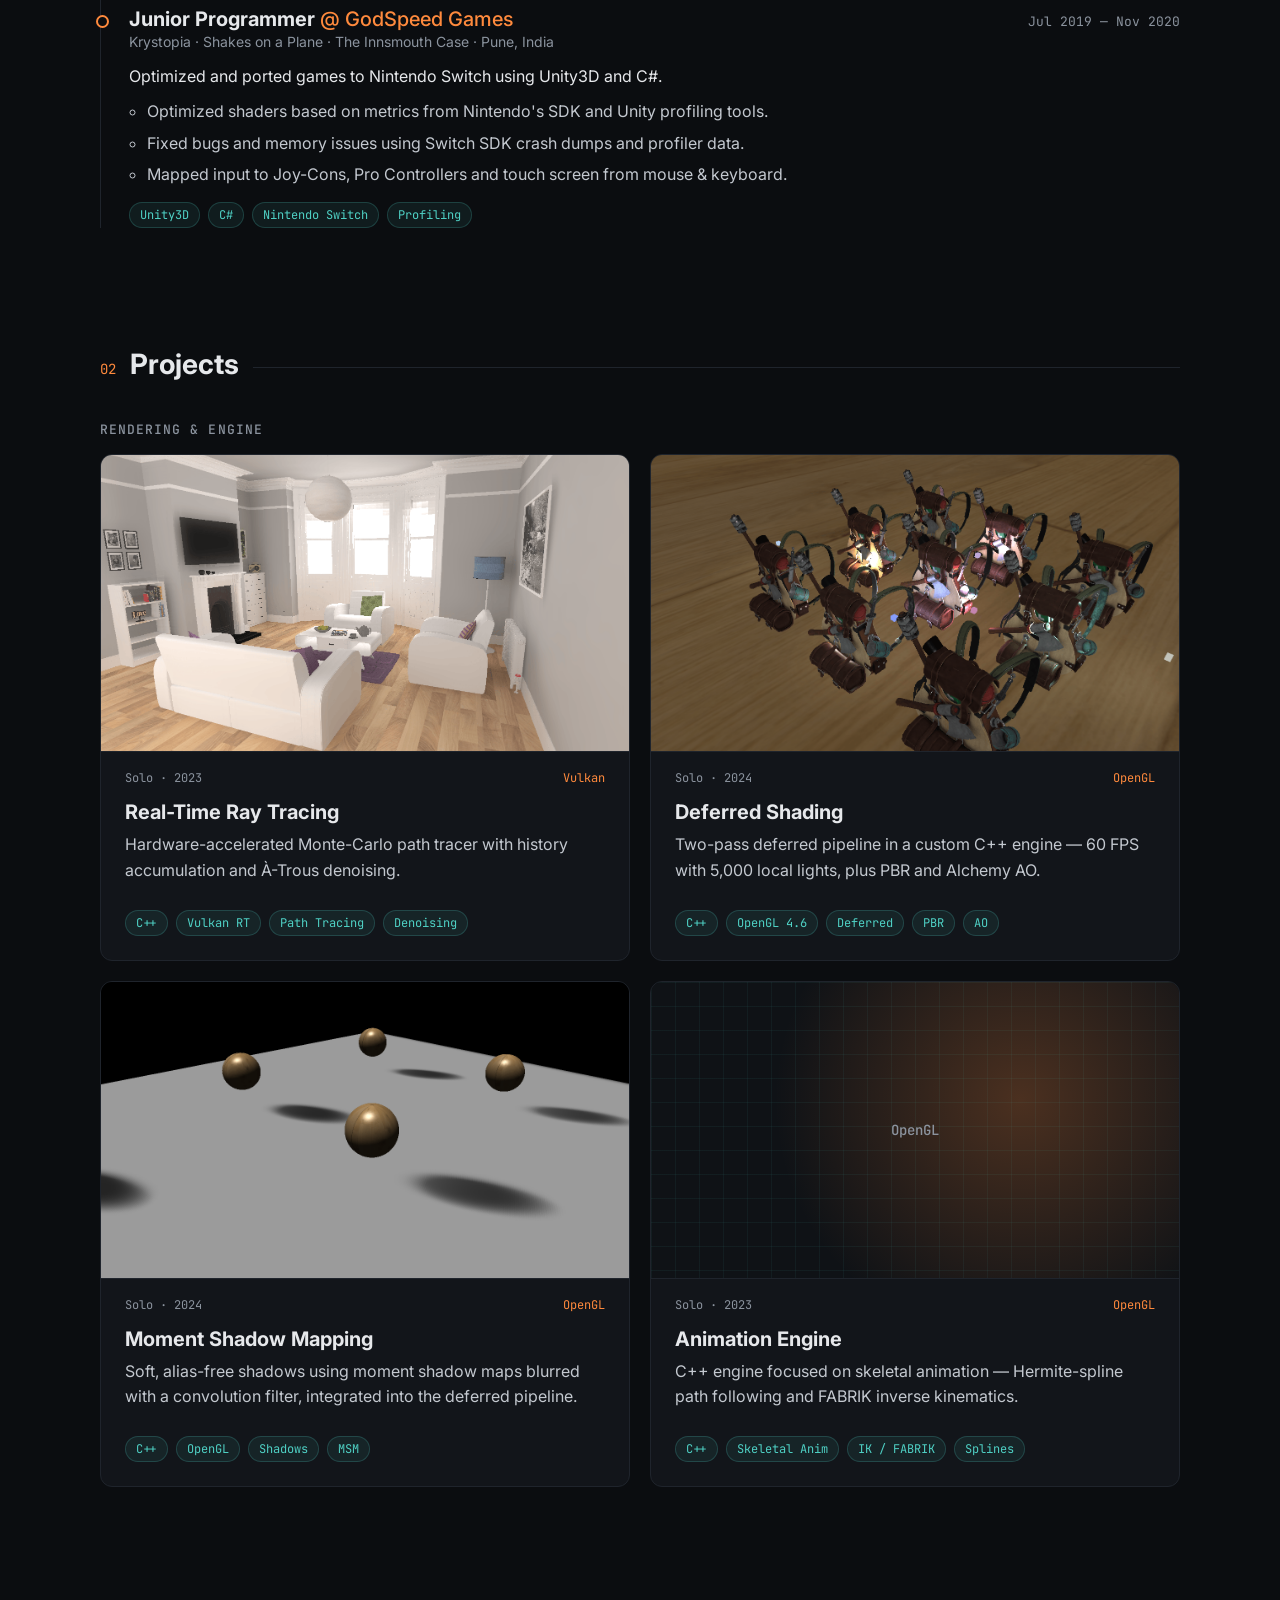
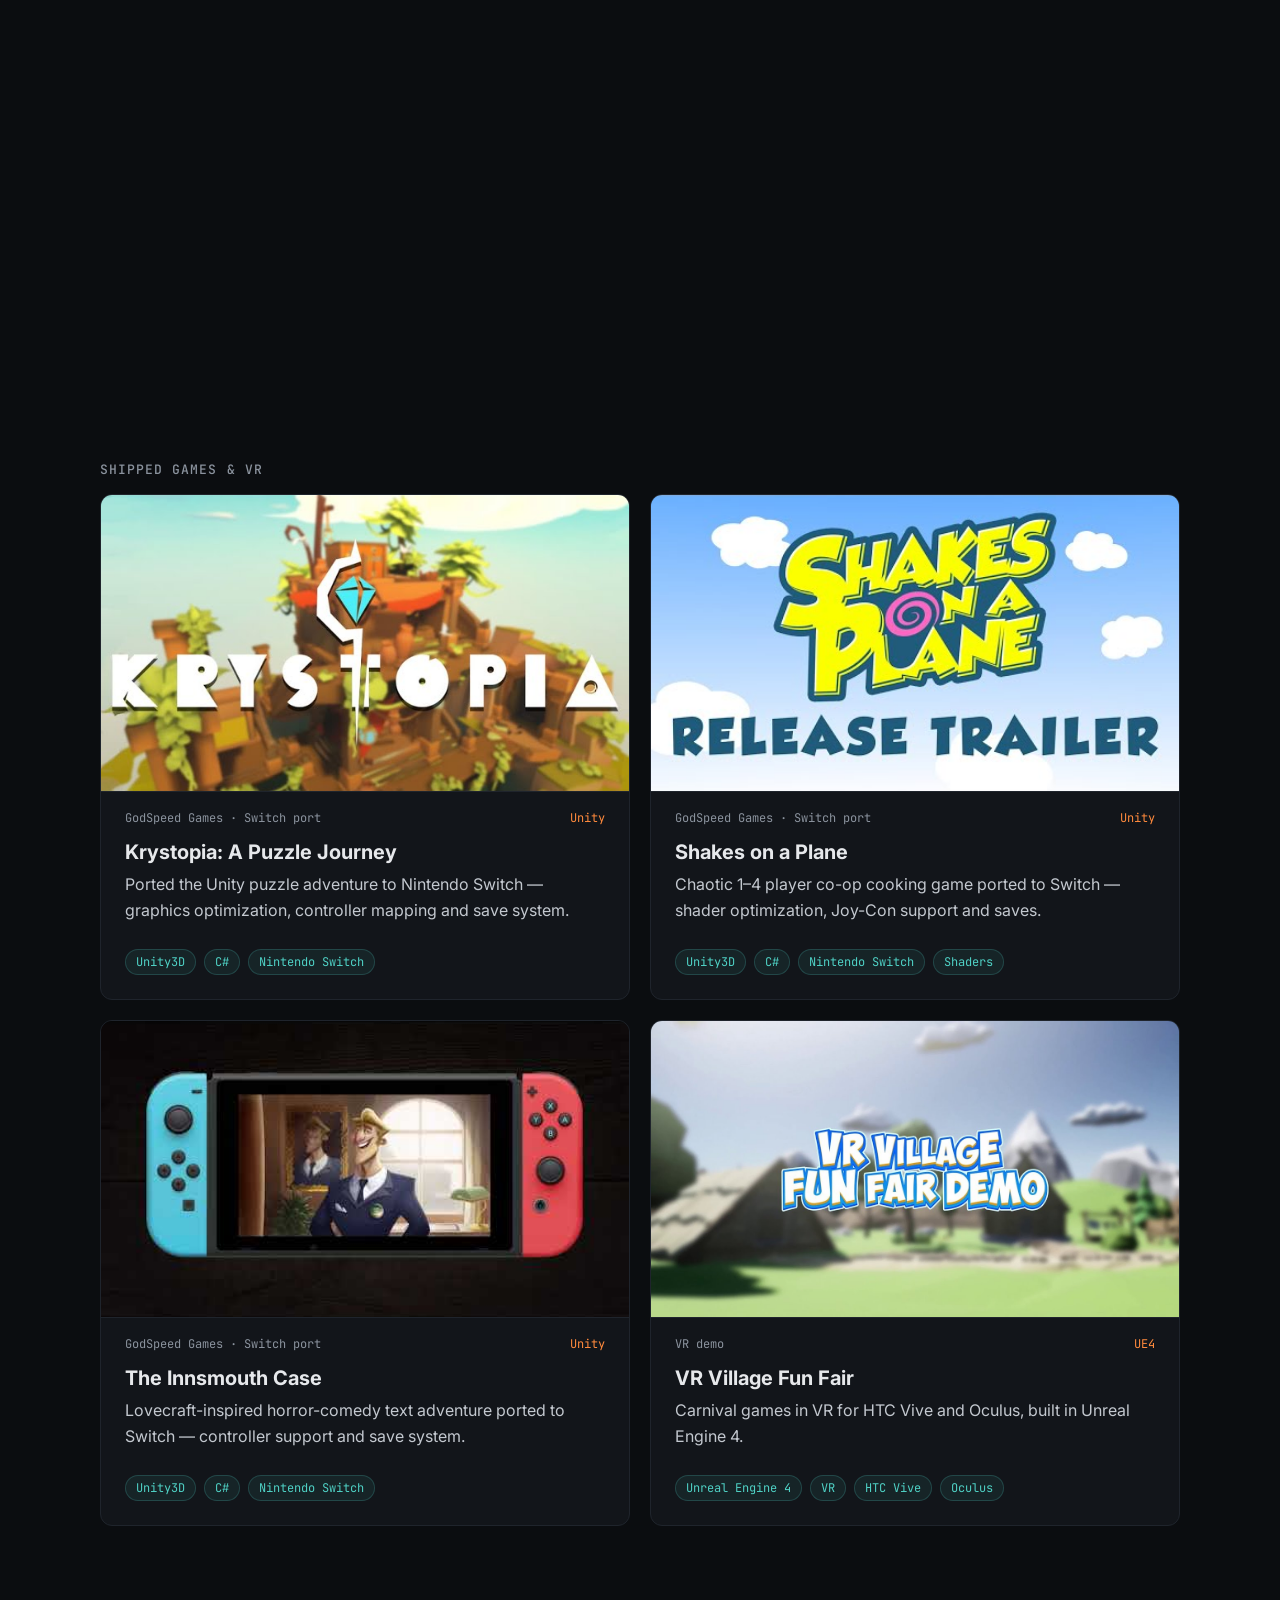
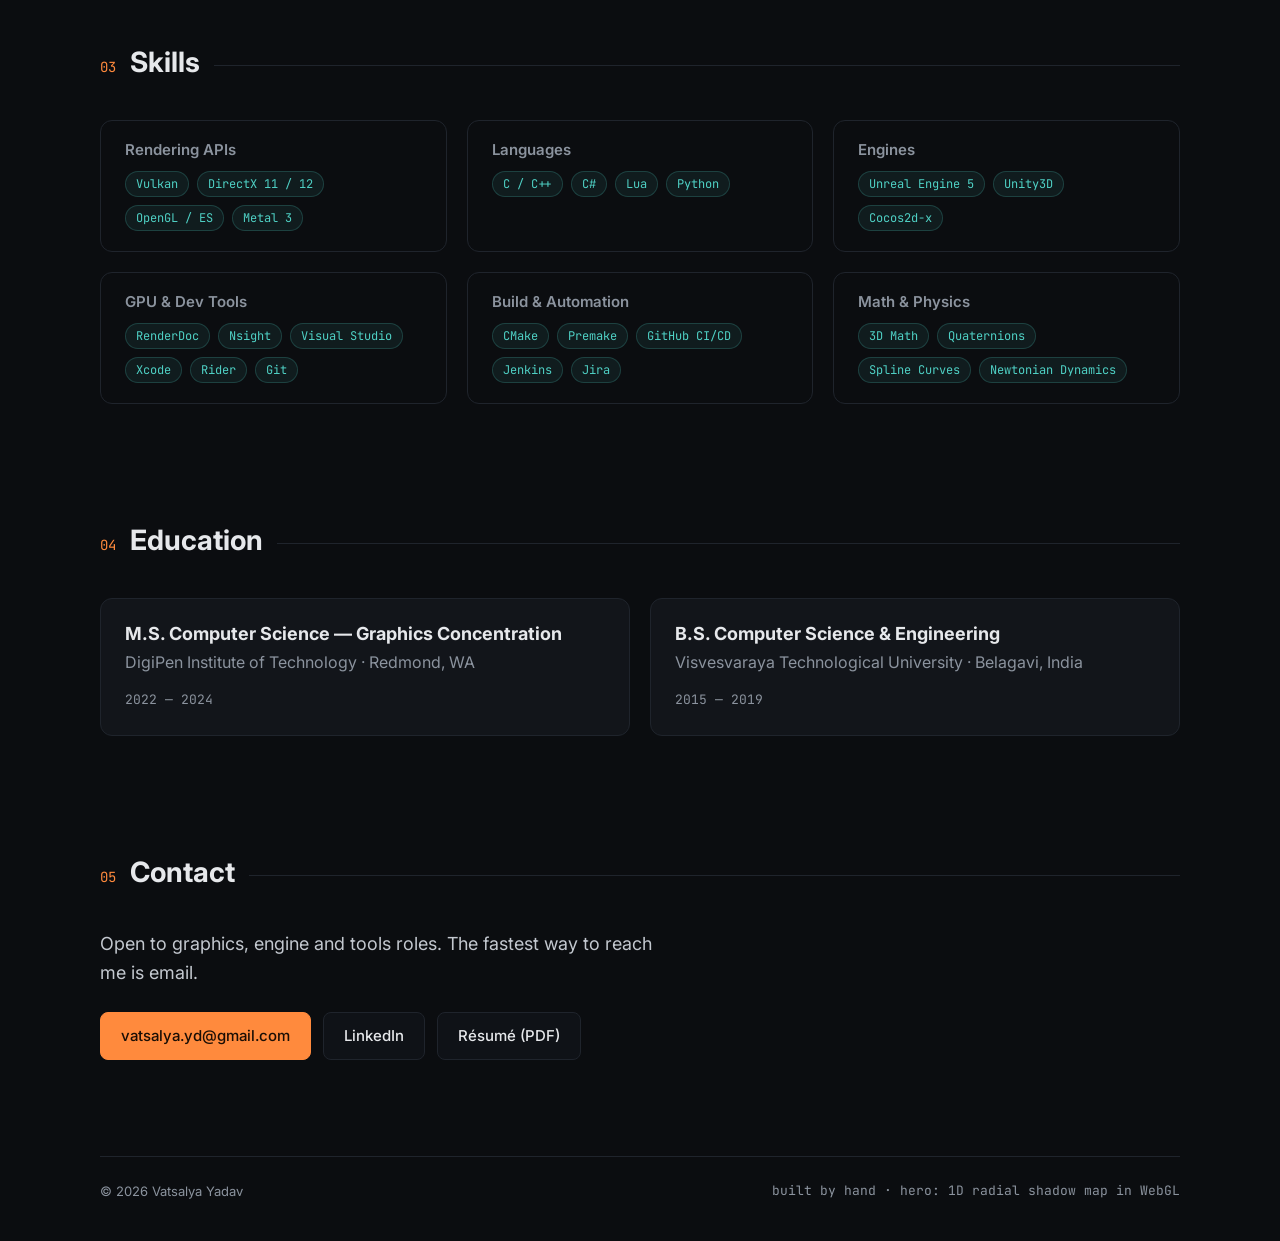
==== commit 9c0b389a: "Open project images in a same-tab lightbox Figures opened in a new tab, which pulled visitors off th" ====
--- a/index.html
+++ b/index.html
@@ -12,7 +12,7 @@
   <link rel="preconnect" href="https://fonts.googleapis.com">
   <link rel="preconnect" href="https://fonts.gstatic.com" crossorigin>
   <link href="https://fonts.googleapis.com/css2?family=Inter:wght@400;500;600;700&family=JetBrains+Mono:wght@400;500&display=swap" rel="stylesheet">
-  <link rel="stylesheet" href="styles.css?v=3">
+  <link rel="stylesheet" href="styles.css?v=4">
 </head>
 <body>
   <header class="nav">
--- a/styles.css
+++ b/styles.css
@@ -172,8 +172,36 @@
   width: 100%; display: block; border-radius: 8px; border: 1px solid var(--line);
   background: #0f1216; transition: border-color .2s;
 }
+.figures a { display: block; cursor: zoom-in; }
 .figures a:hover img { border-color: var(--accent); }
 figcaption { font: 12px var(--mono); color: var(--muted); margin-top: 8px; }
+.lightbox {
+  width: min(960px, 88vw); height: min(680px, 84dvh);
+  max-width: none; max-height: none; padding: 0; overflow: hidden;
+  border: 1px solid var(--line); border-radius: var(--radius);
+  background: var(--bg-2); color: var(--text);
+}
+.lightbox[open] { display: grid; grid-template-rows: minmax(0, 1fr) auto; }
+.lightbox::backdrop { background: rgba(5, 6, 8, .78); backdrop-filter: blur(4px); }
+html:has(.lightbox[open]) { overflow: hidden; scrollbar-gutter: stable; }
+.lightbox__stage { position: relative; min-height: 0; background: #0f1216; }
+.lightbox__stage img { width: 100%; height: 100%; object-fit: contain; display: block; }
+.lightbox__close, .lightbox__nav {
+  position: absolute; z-index: 1; width: 40px; height: 40px; padding: 0; border-radius: 8px;
+  border: 1px solid var(--line); background: rgba(18,21,26,.8); color: var(--text);
+  font: 24px/1 var(--sans); cursor: pointer; transition: border-color .15s, color .15s;
+}
+.lightbox__close:hover, .lightbox__nav:hover { border-color: var(--accent); color: var(--accent); }
+.lightbox__close { top: 12px; right: 12px; }
+.lightbox__nav { top: 50%; transform: translateY(-50%); }
+.lightbox__nav--prev { left: 12px; }
+.lightbox__nav--next { right: 12px; }
+.lightbox__bar {
+  display: flex; justify-content: space-between; gap: 16px; padding: 12px 16px;
+  border-top: 1px solid var(--line); font: 12px var(--mono); color: var(--muted);
+}
+.lightbox__count { white-space: nowrap; }
+.lightbox--single .lightbox__nav, .lightbox--single .lightbox__count { display: none; }
 .video { margin-bottom: 24px; }
 .video__poster, .video iframe {
   display: block; width: 100%; aspect-ratio: 16 / 9; border: 1px solid var(--line); border-radius: 8px;
@@ -240,6 +268,7 @@
   .grid, .skills, .edu { grid-template-columns: 1fr; }
   .job { padding-left: 20px; }
   .figures--2, .figures--3 { grid-template-columns: 1fr; }
+  .lightbox { width: calc(100vw - 32px); height: min(480px, 84dvh); }
   .project { padding-top: 88px; }
   .project__pager { grid-template-columns: 1fr; }
   .project__pager a:last-child { text-align: left; }
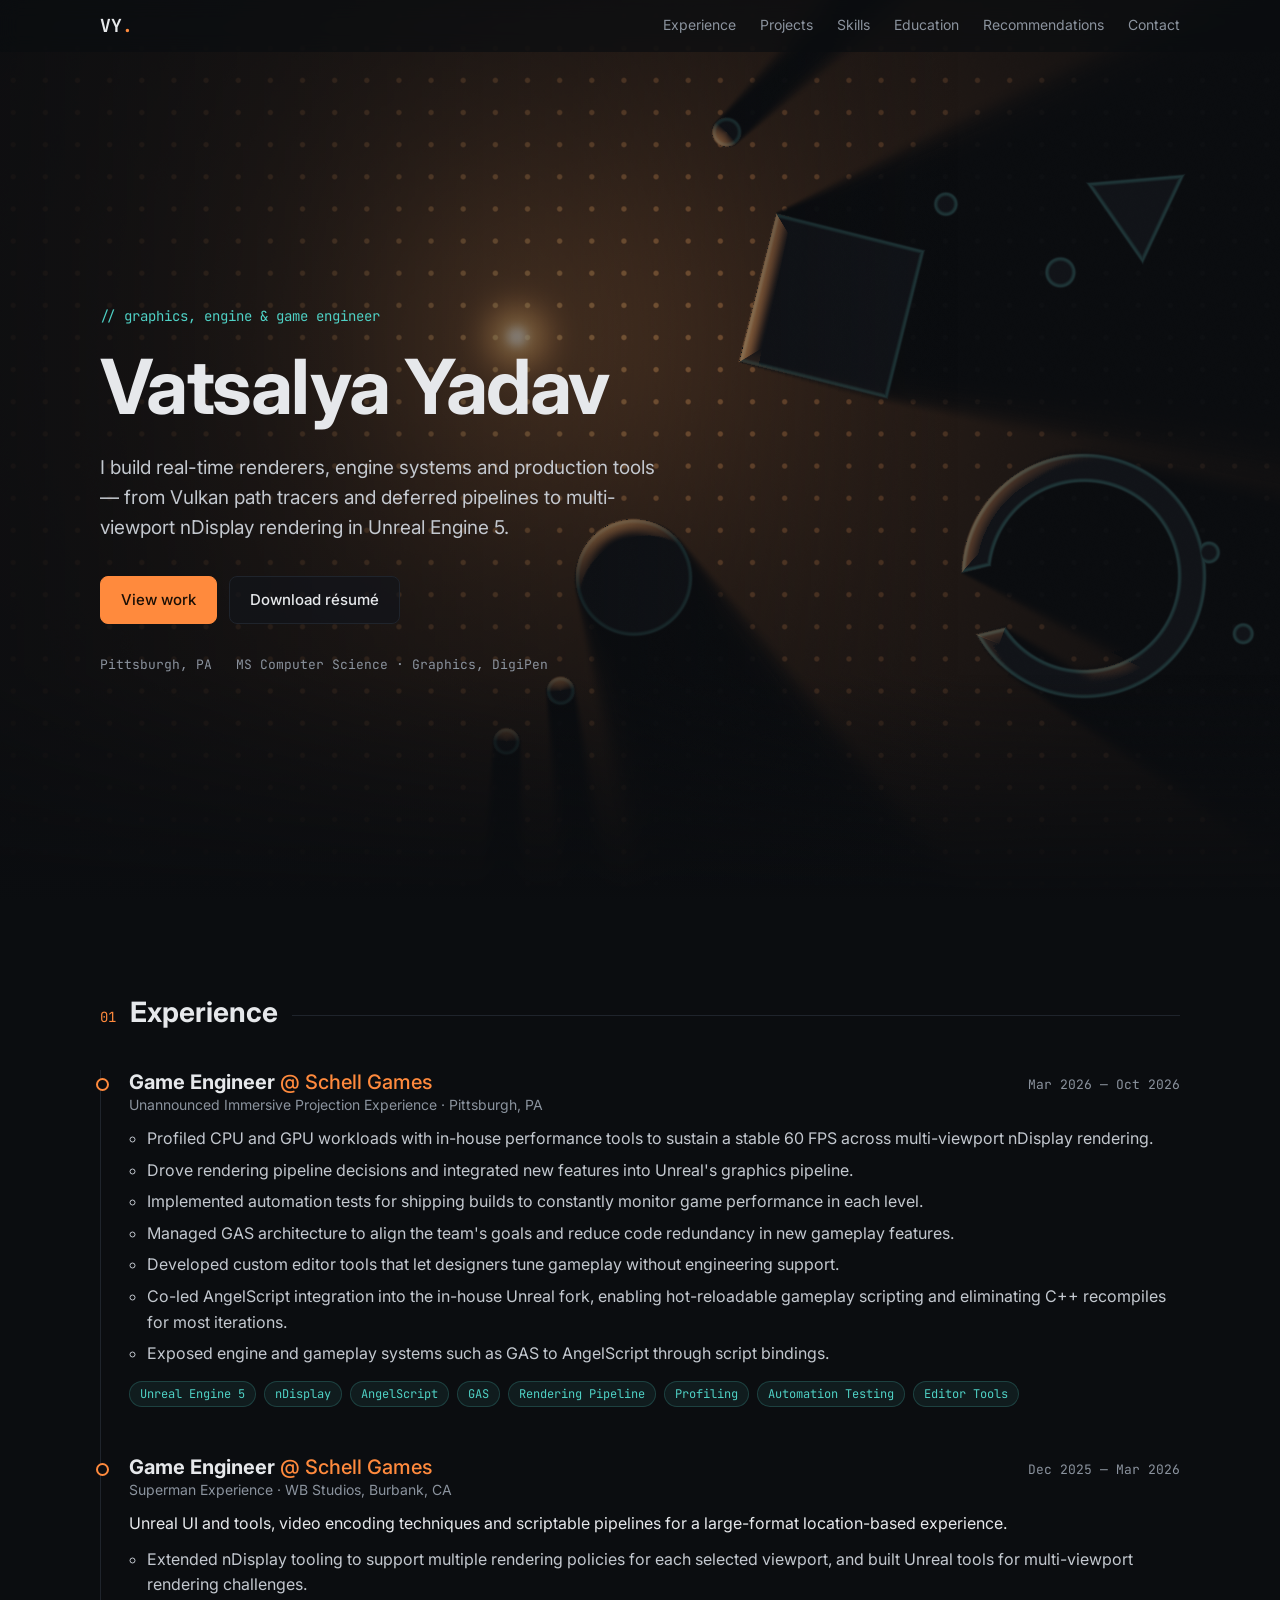
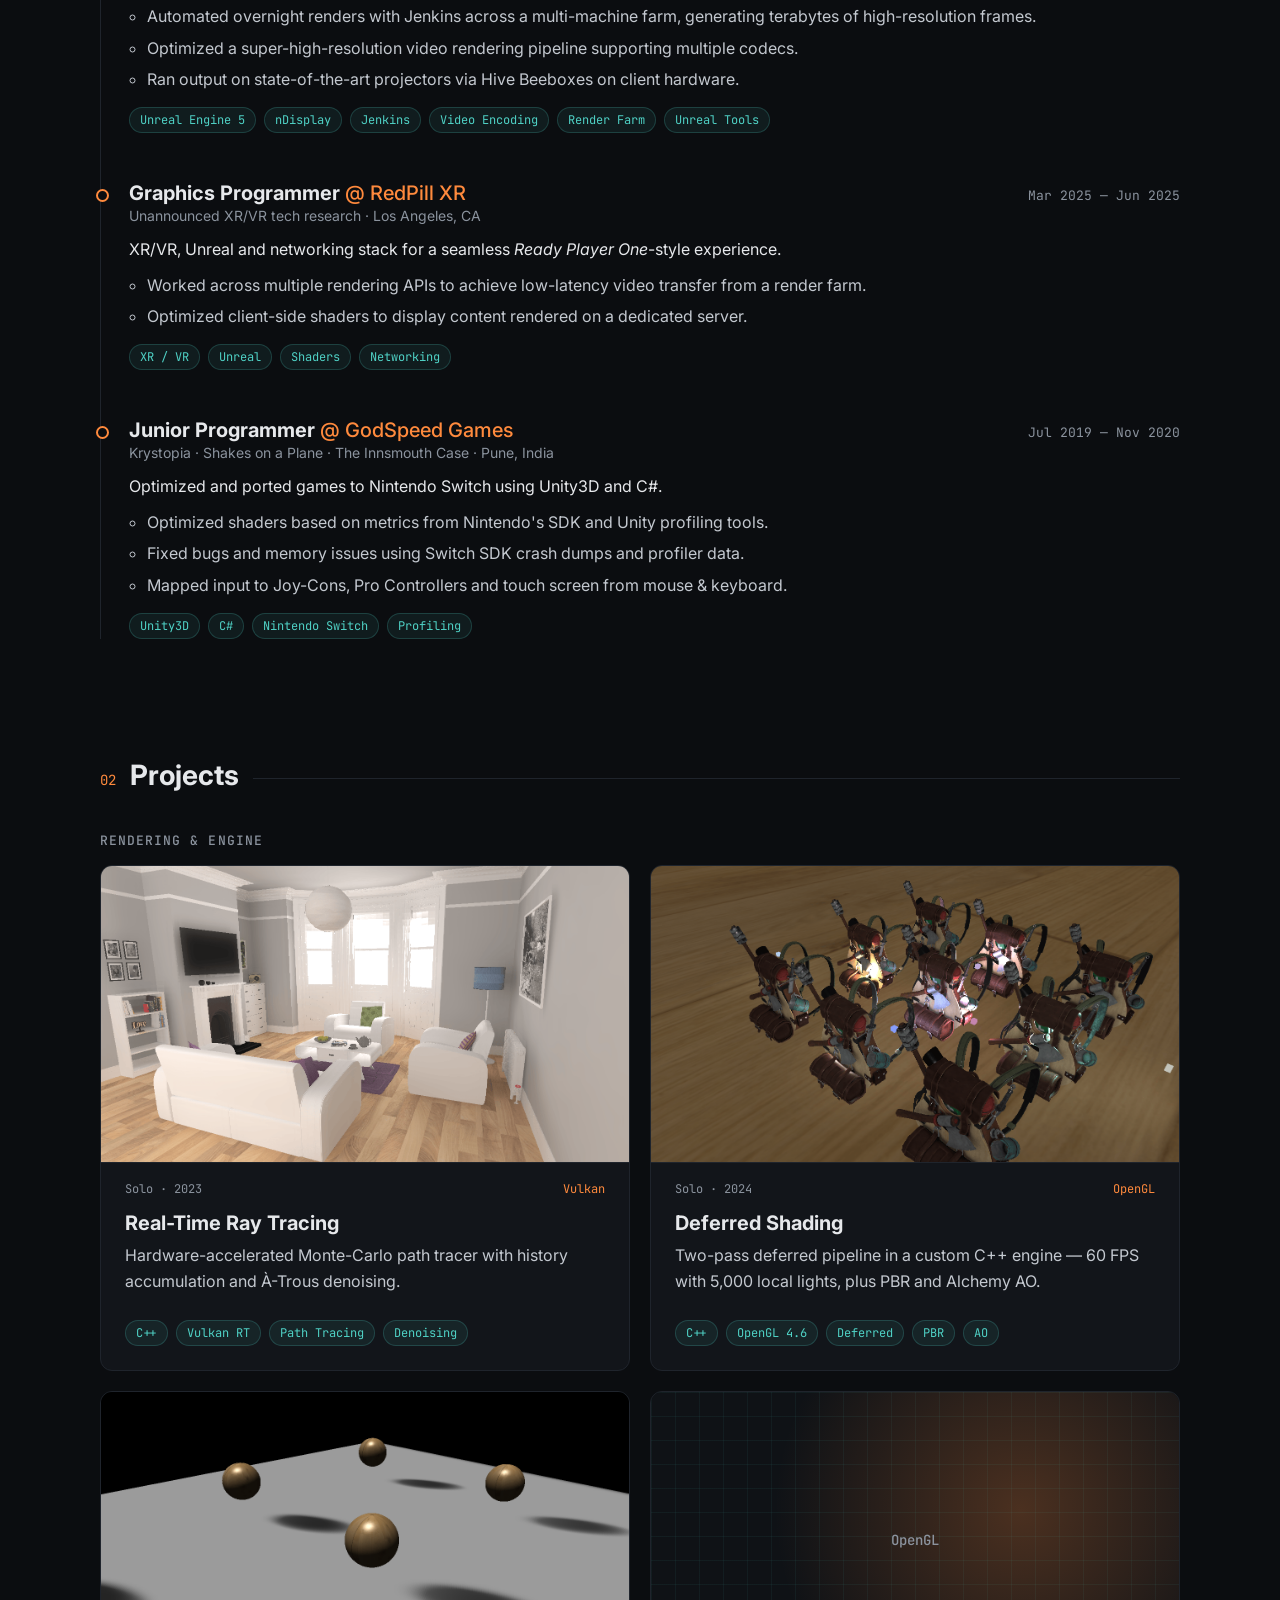
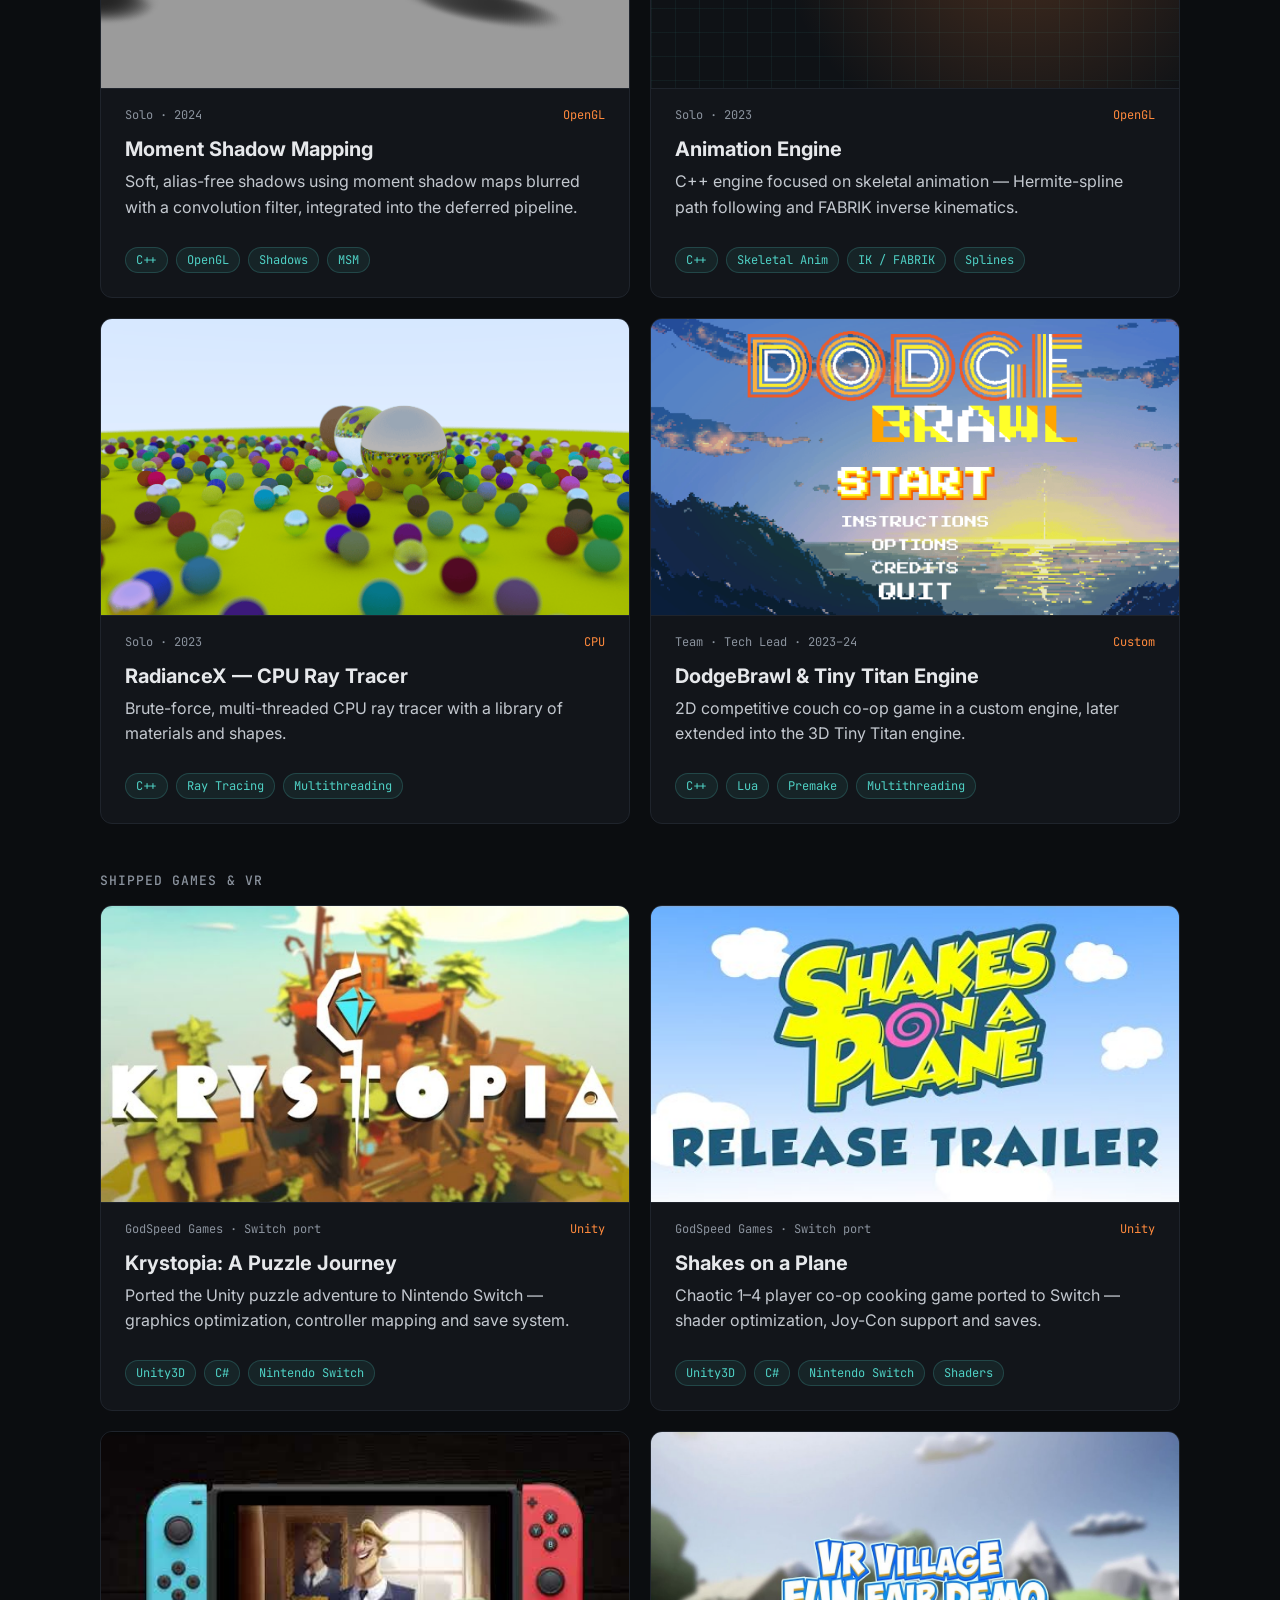
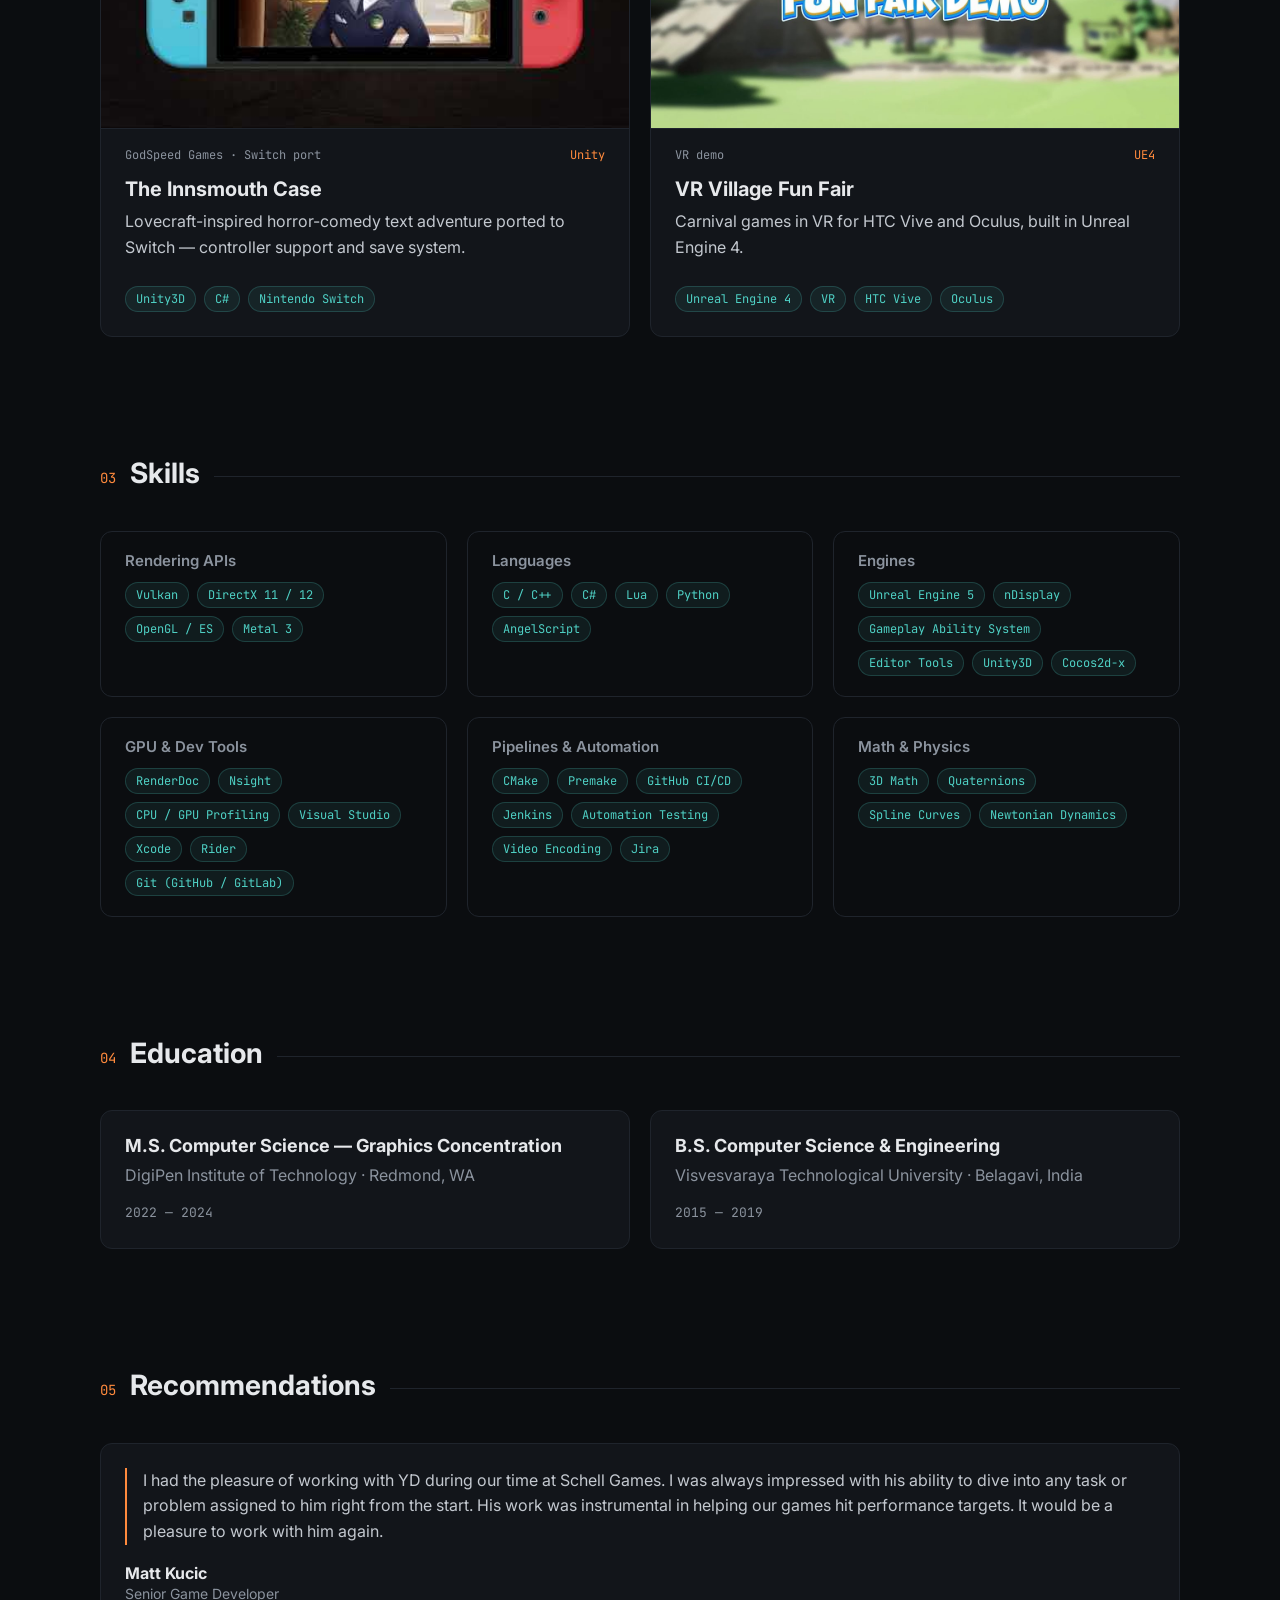
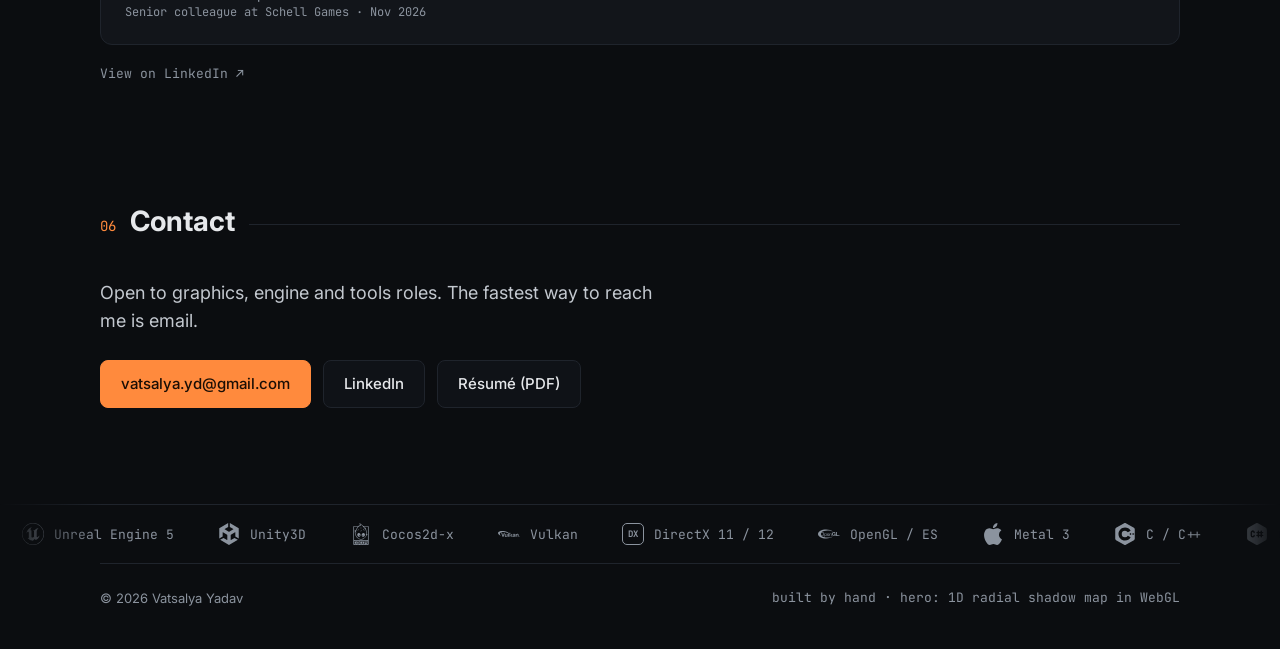
==== commit 722c3781: "Split Schell roles, add recommendations and skills ticker Rename the old Schell entry to the Superma" ====
--- a/index.html
+++ b/index.html
@@ -12,7 +12,7 @@
   <link rel="preconnect" href="https://fonts.googleapis.com">
   <link rel="preconnect" href="https://fonts.gstatic.com" crossorigin>
   <link href="https://fonts.googleapis.com/css2?family=Inter:wght@400;500;600;700&family=JetBrains+Mono:wght@400;500&display=swap" rel="stylesheet">
-  <link rel="stylesheet" href="styles.css?v=4">
+  <link rel="stylesheet" href="styles.css?v=5">
 </head>
 <body>
   <header class="nav">
@@ -22,6 +22,7 @@
       <a href="#projects">Projects</a>
       <a href="#skills">Skills</a>
       <a href="#education">Education</a>
+      <a href="#recommendations" hidden>Recommendations</a>
       <a href="#contact">Contact</a>
     </nav>
   </header>
@@ -40,7 +41,7 @@
         </p>
         <div class="hero__cta">
           <a class="btn btn--primary" href="#projects">View work</a>
-          <a class="btn" href="assets/Vatsalya_Yadav_Resume.pdf?v=3" download>Download résumé</a>
+          <a class="btn" href="assets/Vatsalya_Yadav_Resume.pdf?v=4" download>Download résumé</a>
         </div>
         <ul class="hero__meta">
           <li>Pittsburgh, PA</li>
@@ -55,17 +56,35 @@
         <li class="job">
           <div class="job__head">
             <h3>Game Engineer <span class="at">@ Schell Games</span></h3>
-            <span class="job__date">Dec 2025 — Oct 2026</span>
-          </div>
-          <p class="job__sub">Unannounced Immersive Projection Experience</p>
+            <span class="job__date">Mar 2026 — Oct 2026</span>
+          </div>
+          <p class="job__sub">Unannounced Immersive Projection Experience · Pittsburgh, PA</p>
+          <ul>
+            <li>Profiled CPU and GPU workloads with in-house performance tools to sustain a stable 60 FPS across multi-viewport nDisplay rendering.</li>
+            <li>Drove rendering pipeline decisions and integrated new features into Unreal's graphics pipeline.</li>
+            <li>Implemented automation tests for shipping builds to constantly monitor game performance in each level.</li>
+            <li>Managed GAS architecture to align the team's goals and reduce code redundancy in new gameplay features.</li>
+            <li>Developed custom editor tools that let designers tune gameplay without engineering support.</li>
+            <li>Co-led AngelScript integration into the in-house Unreal fork, enabling hot-reloadable gameplay scripting and eliminating C++ recompiles for most iterations.</li>
+            <li>Exposed engine and gameplay systems such as GAS to AngelScript through script bindings.</li>
+          </ul>
+          <ul class="tags"><li>Unreal Engine 5</li><li>nDisplay</li><li>AngelScript</li><li>GAS</li><li>Rendering Pipeline</li><li>Profiling</li><li>Automation Testing</li><li>Editor Tools</li></ul>
+        </li>
+
+        <li class="job">
+          <div class="job__head">
+            <h3>Game Engineer <span class="at">@ Schell Games</span></h3>
+            <span class="job__date">Dec 2025 — Mar 2026</span>
+          </div>
+          <p class="job__sub">Superman Experience · WB Studios, Burbank, CA</p>
           <p>Unreal UI and tools, video encoding techniques and scriptable pipelines for a large-format location-based experience.</p>
           <ul>
-            <li>Extending nDisplay tooling to support multiple rendering policies, and building Unreal tools for multi-viewport rendering challenges.</li>
-            <li>Automating overnight high-resolution render jobs across multiple machines with Jenkins.</li>
-            <li>Optimizing a super-high-resolution video rendering pipeline supporting multiple codecs.</li>
-            <li>Running output on state-of-the-art projectors via Hive Beeboxes on client hardware.</li>
-          </ul>
-          <ul class="tags"><li>Unreal Engine 5</li><li>nDisplay</li><li>Jenkins</li><li>Video Encoding</li></ul>
+            <li>Extended nDisplay tooling to support multiple rendering policies for each selected viewport, and built Unreal tools for multi-viewport rendering challenges.</li>
+            <li>Automated overnight renders with Jenkins across a multi-machine farm, generating terabytes of high-resolution frames.</li>
+            <li>Optimized a super-high-resolution video rendering pipeline supporting multiple codecs.</li>
+            <li>Ran output on state-of-the-art projectors via Hive Beeboxes on client hardware.</li>
+          </ul>
+          <ul class="tags"><li>Unreal Engine 5</li><li>nDisplay</li><li>Jenkins</li><li>Video Encoding</li><li>Render Farm</li><li>Unreal Tools</li></ul>
         </li>
 
         <li class="job">
@@ -180,19 +199,19 @@
         </div>
         <div class="skill">
           <h3>Languages</h3>
-          <ul class="tags"><li>C / C++</li><li>C#</li><li>Lua</li><li>Python</li></ul>
+          <ul class="tags"><li>C / C++</li><li>C#</li><li>Lua</li><li>Python</li><li>AngelScript</li></ul>
         </div>
         <div class="skill">
           <h3>Engines</h3>
-          <ul class="tags"><li>Unreal Engine 5</li><li>Unity3D</li><li>Cocos2d-x</li></ul>
+          <ul class="tags"><li>Unreal Engine 5</li><li>nDisplay</li><li>Gameplay Ability System</li><li>Editor Tools</li><li>Unity3D</li><li>Cocos2d-x</li></ul>
         </div>
         <div class="skill">
           <h3>GPU &amp; Dev Tools</h3>
-          <ul class="tags"><li>RenderDoc</li><li>Nsight</li><li>Visual Studio</li><li>Xcode</li><li>Rider</li><li>Git</li></ul>
-        </div>
-        <div class="skill">
-          <h3>Build &amp; Automation</h3>
-          <ul class="tags"><li>CMake</li><li>Premake</li><li>GitHub CI/CD</li><li>Jenkins</li><li>Jira</li></ul>
+          <ul class="tags"><li>RenderDoc</li><li>Nsight</li><li>CPU / GPU Profiling</li><li>Visual Studio</li><li>Xcode</li><li>Rider</li><li>Git (GitHub / GitLab)</li></ul>
+        </div>
+        <div class="skill">
+          <h3>Pipelines &amp; Automation</h3>
+          <ul class="tags"><li>CMake</li><li>Premake</li><li>GitHub CI/CD</li><li>Jenkins</li><li>Automation Testing</li><li>Video Encoding</li><li>Jira</li></ul>
         </div>
         <div class="skill">
           <h3>Math &amp; Physics</h3>
@@ -217,16 +236,24 @@
       </div>
     </section>
 
+    <section id="recommendations" class="section wrap" hidden>
+      <h2 class="section__title"><span>05</span>Recommendations</h2>
+      <div class="recs" data-recommendations></div>
+      <a class="recs__more" href="https://www.linkedin.com/in/vatsalya-yd/" target="_blank" rel="noopener">View on LinkedIn ↗</a>
+    </section>
+
     <section id="contact" class="section wrap contact">
-      <h2 class="section__title"><span>05</span>Contact</h2>
+      <h2 class="section__title"><span>06</span>Contact</h2>
       <p class="contact__lede">Open to graphics, engine and tools roles. The fastest way to reach me is email.</p>
       <div class="hero__cta">
         <a class="btn btn--primary" href="mailto:vatsalya.yd@gmail.com">vatsalya.yd@gmail.com</a>
         <a class="btn" href="https://www.linkedin.com/in/vatsalya-yd/" target="_blank" rel="noopener">LinkedIn</a>
-        <a class="btn" href="assets/Vatsalya_Yadav_Resume.pdf?v=3" download>Résumé (PDF)</a>
+        <a class="btn" href="assets/Vatsalya_Yadav_Resume.pdf?v=4" download>Résumé (PDF)</a>
       </div>
     </section>
   </main>
+
+  <aside class="ticker" aria-label="Skills"><div class="ticker__track" data-skill-ticker></div></aside>
 
   <footer class="footer wrap">
     <span>© <span id="year">2026</span> Vatsalya Yadav</span>
@@ -234,6 +261,8 @@
   </footer>
 
   <script src="projects.js?v=2"></script>
-  <script src="script.js?v=6"></script>
+  <script src="skills.js?v=1"></script>
+  <script src="recommendations.js?v=1"></script>
+  <script src="script.js?v=7"></script>
 </body>
 </html>
--- a/styles.css
+++ b/styles.css
@@ -247,9 +247,55 @@
 .edu__item h3 { font-size: 18px; margin-bottom: 6px; }
 .edu__item p { margin: 0 0 10px; color: var(--muted); }
 
+/* Recommendations */
+.recs { display: grid; grid-template-columns: repeat(auto-fit, minmax(min(420px, 100%), 1fr)); gap: 20px; }
+.rec {
+  display: flex; flex-direction: column; margin: 0; padding: 24px;
+  border-radius: var(--radius); background: var(--bg-2); border: 1px solid var(--line);
+}
+.rec__text {
+  margin: 0; padding-left: 16px; border-left: 2px solid var(--accent); color: #c3c8cf;
+  display: -webkit-box; -webkit-box-orient: vertical; -webkit-line-clamp: 8; overflow: hidden;
+}
+.rec__text p { margin: 0 0 12px; }
+.rec__text p:last-child { margin-bottom: 0; }
+.rec.is-open .rec__text { display: block; }
+.rec__toggle {
+  align-self: flex-start; margin-top: 10px; padding: 0; border: 0; background: none; cursor: pointer;
+  font: 13px var(--mono); color: var(--accent);
+}
+.rec__toggle[hidden] { display: none; }
+.rec__toggle:hover { text-decoration: underline; }
+.rec__who { display: flex; flex-direction: column; gap: 2px; margin-top: auto; padding-top: 18px; font: 14px var(--sans); color: var(--muted); }
+.rec__who strong { color: var(--text); font-size: 16px; }
+.rec__meta { font: 12px var(--mono); }
+.recs__more { display: inline-block; margin-top: 20px; font: 13px var(--mono); color: var(--muted); text-decoration: none; }
+.recs__more:hover { color: var(--accent); }
+
 /* Contact */
 .contact { padding-bottom: 96px; }
 .contact__lede { font-size: 18px; color: #c3c8cf; margin: 0 0 24px; max-width: 560px; }
+
+/* Skills ticker */
+.ticker {
+  overflow: hidden; padding: 18px 0; border-top: 1px solid var(--line);
+  -webkit-mask-image: linear-gradient(90deg, transparent, #000 8%, #000 92%, transparent);
+  mask-image: linear-gradient(90deg, transparent, #000 8%, #000 92%, transparent);
+}
+.ticker__track { display: flex; width: max-content; animation: ticker 80s linear infinite; }
+.ticker:hover .ticker__track { animation-play-state: paused; }
+.ticker ul { display: flex; list-style: none; padding: 0; }
+.ticker li {
+  display: flex; align-items: center; gap: 10px; padding: 0 22px; white-space: nowrap;
+  font: 13px var(--mono); color: var(--muted); transition: color .15s;
+}
+.ticker li:hover { color: var(--accent); }
+.ticker svg { width: 22px; height: 22px; flex: none; }
+.ticker__mono {
+  display: grid; place-items: center; width: 22px; height: 22px; flex: none;
+  border: 1.5px solid currentColor; border-radius: 5px; font: 700 9px var(--mono);
+}
+@keyframes ticker { to { transform: translateX(-50%); } }
 
 .footer {
   display: flex; flex-wrap: wrap; justify-content: space-between; gap: 8px;
@@ -277,4 +323,8 @@
 @media (prefers-reduced-motion: reduce) {
   html { scroll-behavior: auto; }
   .reveal { opacity: 1; transform: none; transition: none; }
-}
+  .ticker { -webkit-mask-image: none; mask-image: none; }
+  .ticker__track { width: auto; animation: none; }
+  .ticker ul { flex-wrap: wrap; justify-content: center; row-gap: 12px; }
+  .ticker ul[aria-hidden] { display: none; }
+}
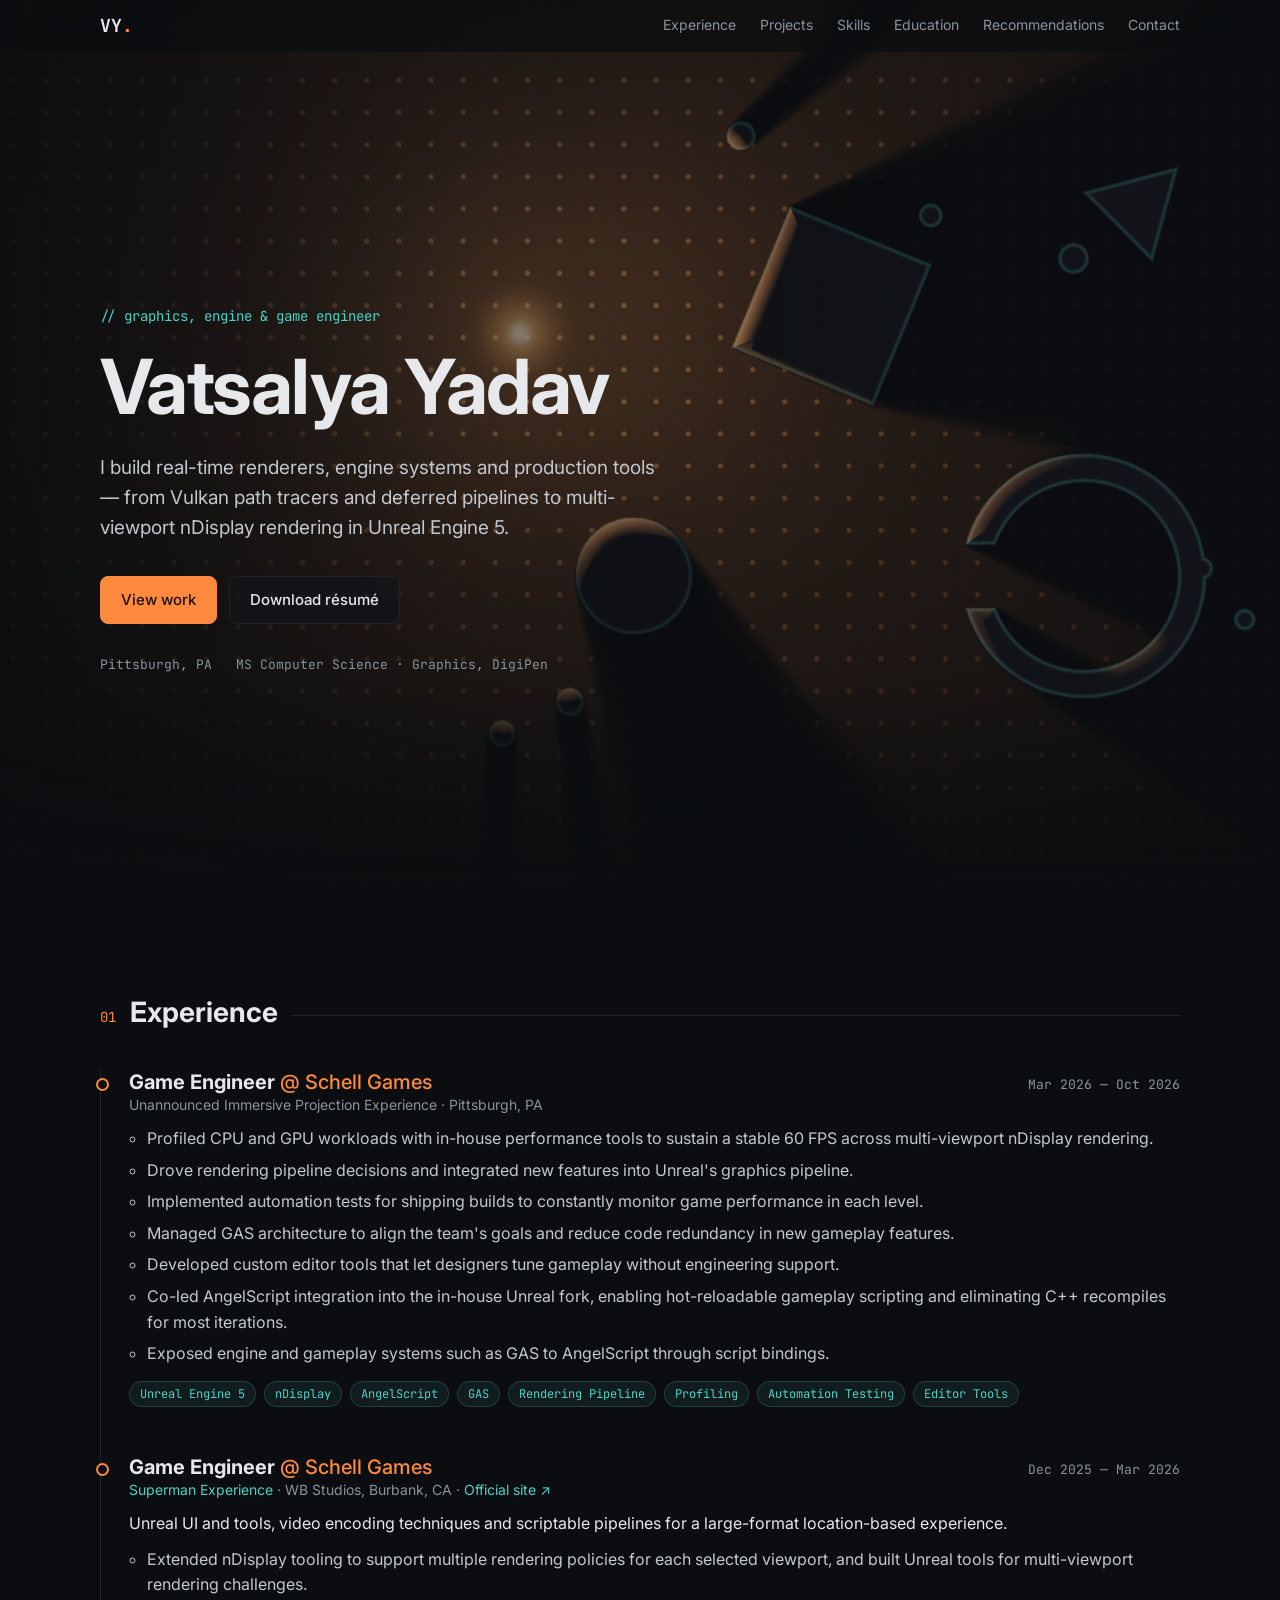
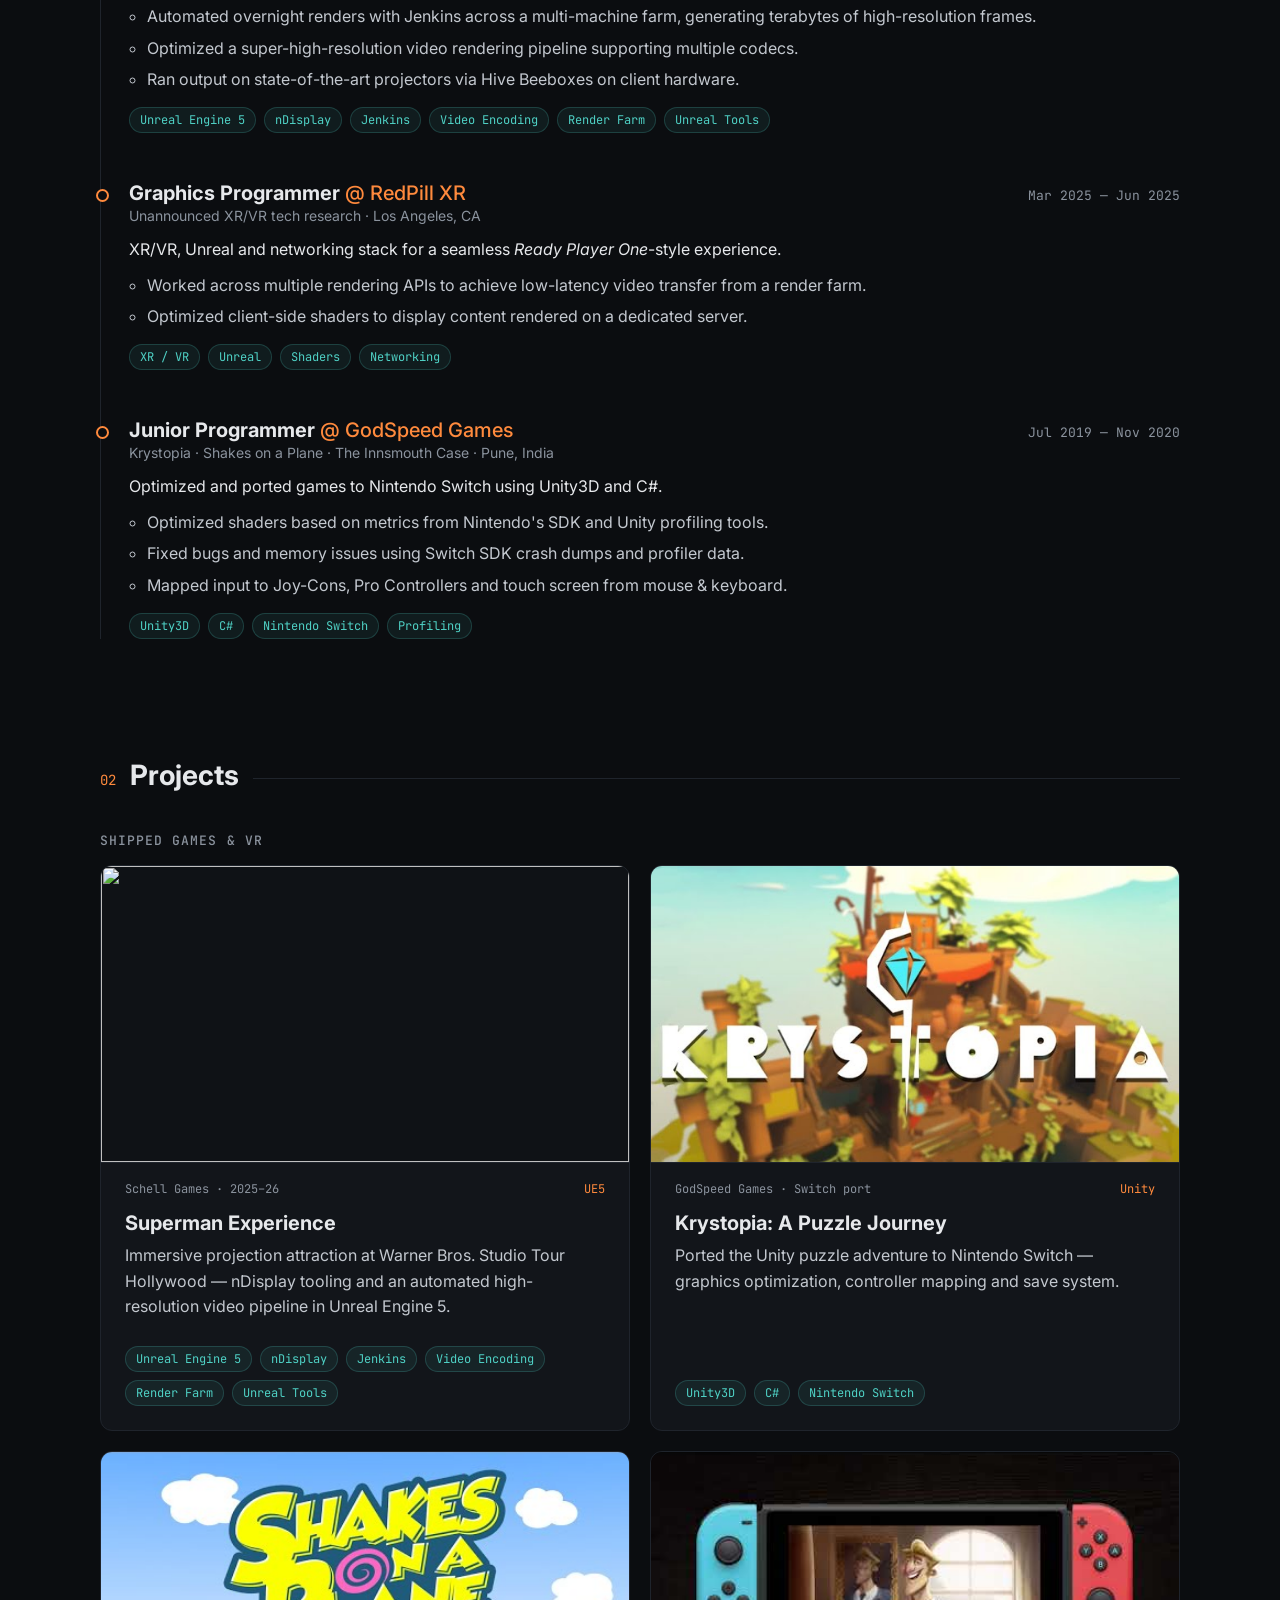
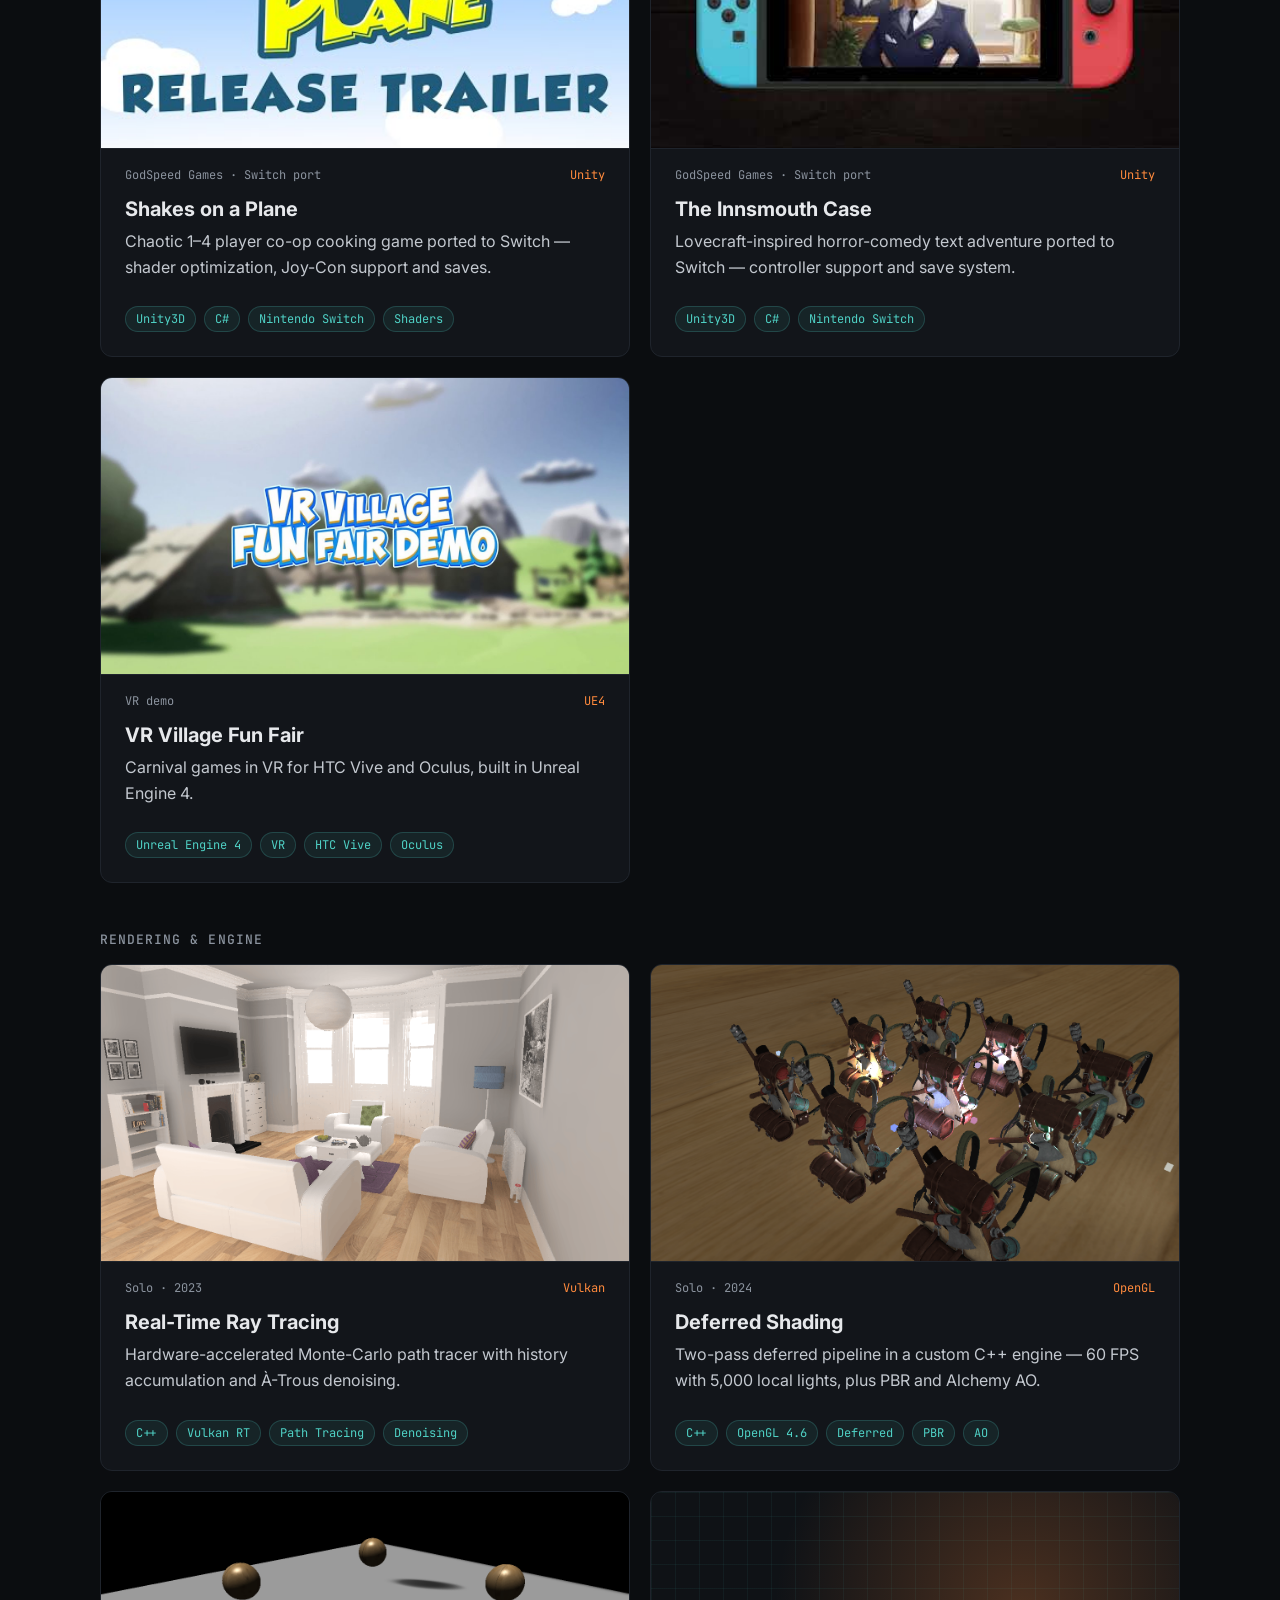
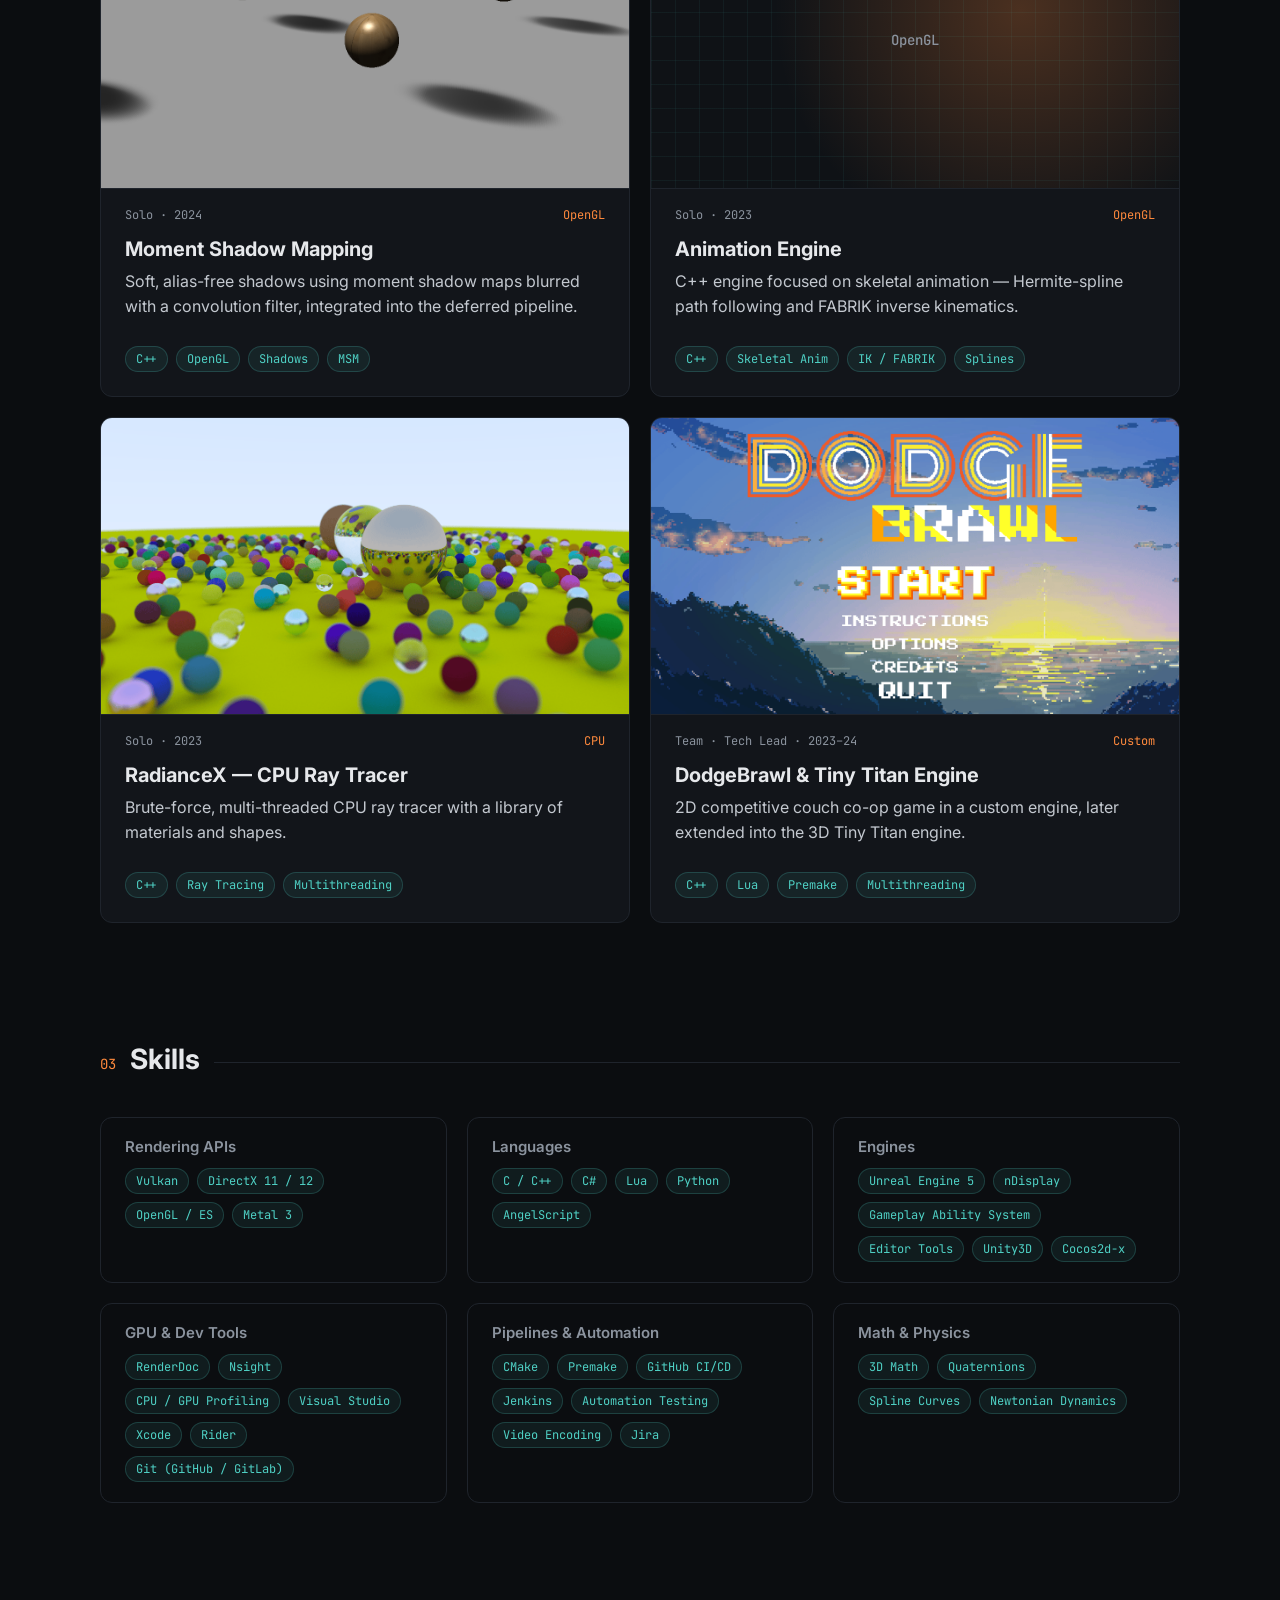
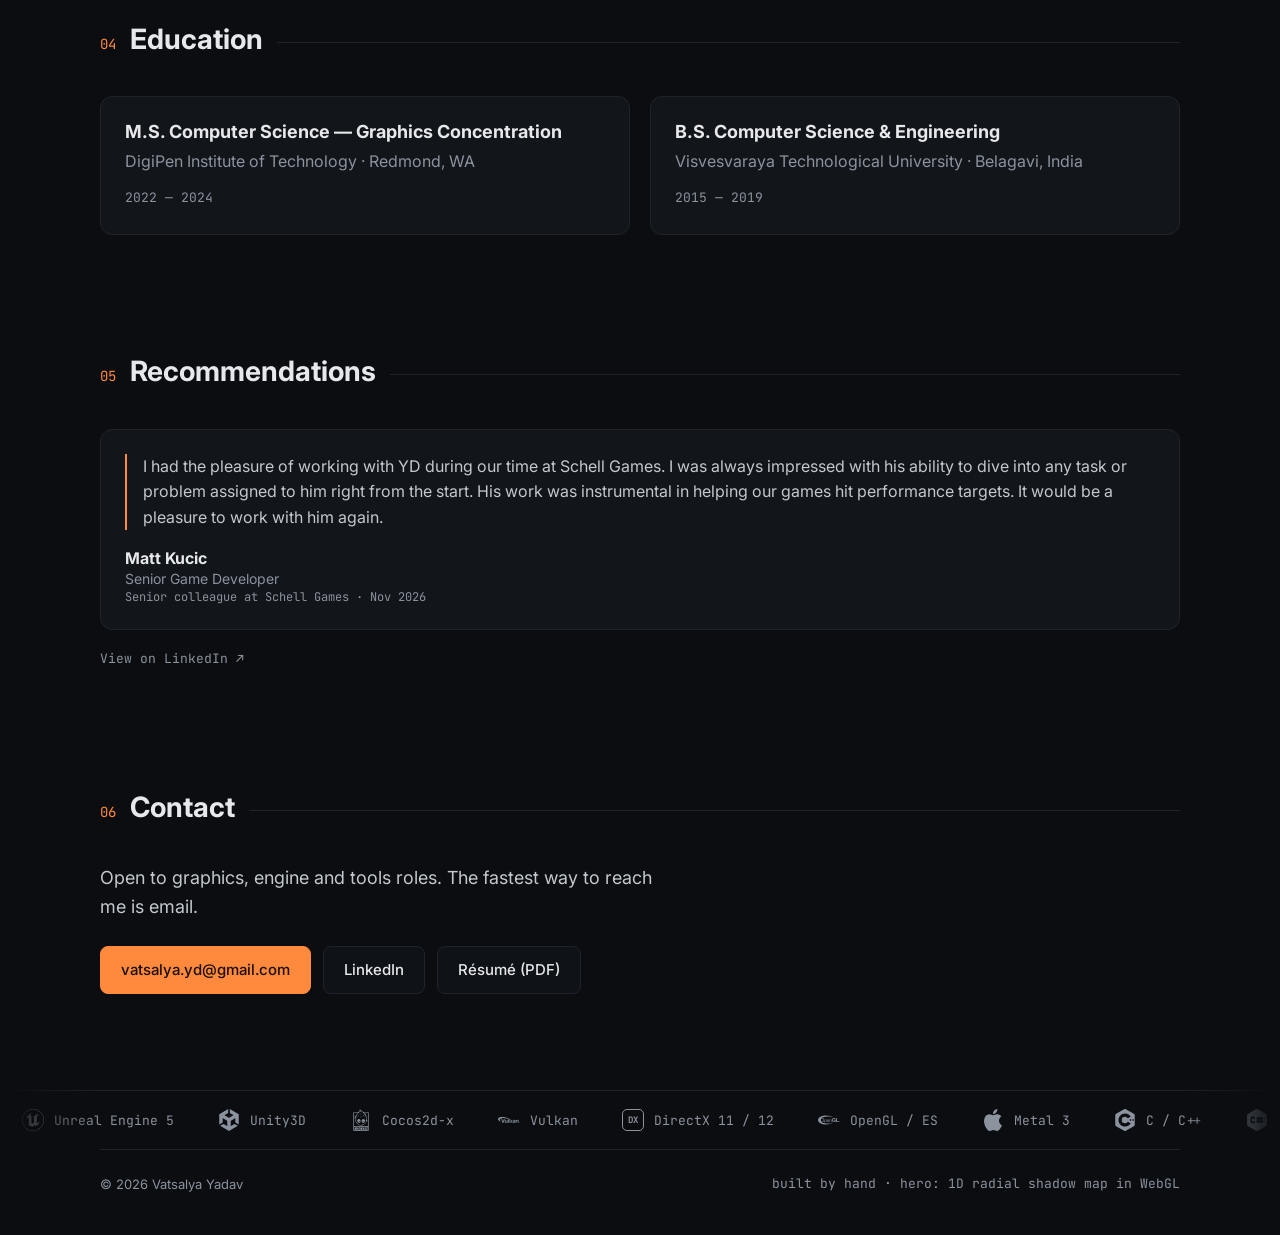
==== commit fcc978b6: "Add Superman Experience project page, list shipped games first Add a project page and homepage card " ====
--- a/index.html
+++ b/index.html
@@ -12,7 +12,7 @@
   <link rel="preconnect" href="https://fonts.googleapis.com">
   <link rel="preconnect" href="https://fonts.gstatic.com" crossorigin>
   <link href="https://fonts.googleapis.com/css2?family=Inter:wght@400;500;600;700&family=JetBrains+Mono:wght@400;500&display=swap" rel="stylesheet">
-  <link rel="stylesheet" href="styles.css?v=5">
+  <link rel="stylesheet" href="styles.css?v=6">
 </head>
 <body>
   <header class="nav">
@@ -76,7 +76,7 @@
             <h3>Game Engineer <span class="at">@ Schell Games</span></h3>
             <span class="job__date">Dec 2025 — Mar 2026</span>
           </div>
-          <p class="job__sub">Superman Experience · WB Studios, Burbank, CA</p>
+          <p class="job__sub"><a href="project.html?id=superman-experience">Superman Experience</a> · WB Studios, Burbank, CA · <a href="https://www.supermanexperience.com/" target="_blank" rel="noopener">Official site ↗</a></p>
           <p>Unreal UI and tools, video encoding techniques and scriptable pipelines for a large-format location-based experience.</p>
           <ul>
             <li>Extended nDisplay tooling to support multiple rendering policies for each selected viewport, and built Unreal tools for multi-viewport rendering challenges.</li>
@@ -120,10 +120,10 @@
 
     <section id="projects" class="section wrap">
       <h2 class="section__title"><span>02</span>Projects</h2>
+      <h3 class="group__title">Shipped games &amp; VR</h3>
+      <div class="grid" data-project-group="games"></div>
       <h3 class="group__title">Rendering &amp; engine</h3>
       <div class="grid" data-project-group="rendering"></div>
-      <h3 class="group__title">Shipped games &amp; VR</h3>
-      <div class="grid" data-project-group="games"></div>
       <noscript>
       <div class="grid">
         <article class="card">
@@ -260,7 +260,7 @@
     <span class="mono">built by hand · hero: 1D radial shadow map in WebGL</span>
   </footer>
 
-  <script src="projects.js?v=2"></script>
+  <script src="projects.js?v=3"></script>
   <script src="skills.js?v=1"></script>
   <script src="recommendations.js?v=1"></script>
   <script src="script.js?v=7"></script>
--- a/styles.css
+++ b/styles.css
@@ -101,6 +101,8 @@
 .at { color: var(--accent); font-weight: 500; }
 .job__date { font: 13px var(--mono); color: var(--muted); white-space: nowrap; }
 .job__sub { margin: 4px 0 12px; color: var(--muted); font-size: 14px; }
+.job__sub a { color: var(--accent-2); text-decoration: none; }
+.job__sub a:hover { text-decoration: underline; }
 .job p { margin: 0 0 10px; }
 .job > ul:not(.tags), .card > ul:not(.tags) { padding-left: 18px; color: #c3c8cf; }
 .job > ul:not(.tags) li, .card > ul:not(.tags) li { margin-bottom: 6px; }
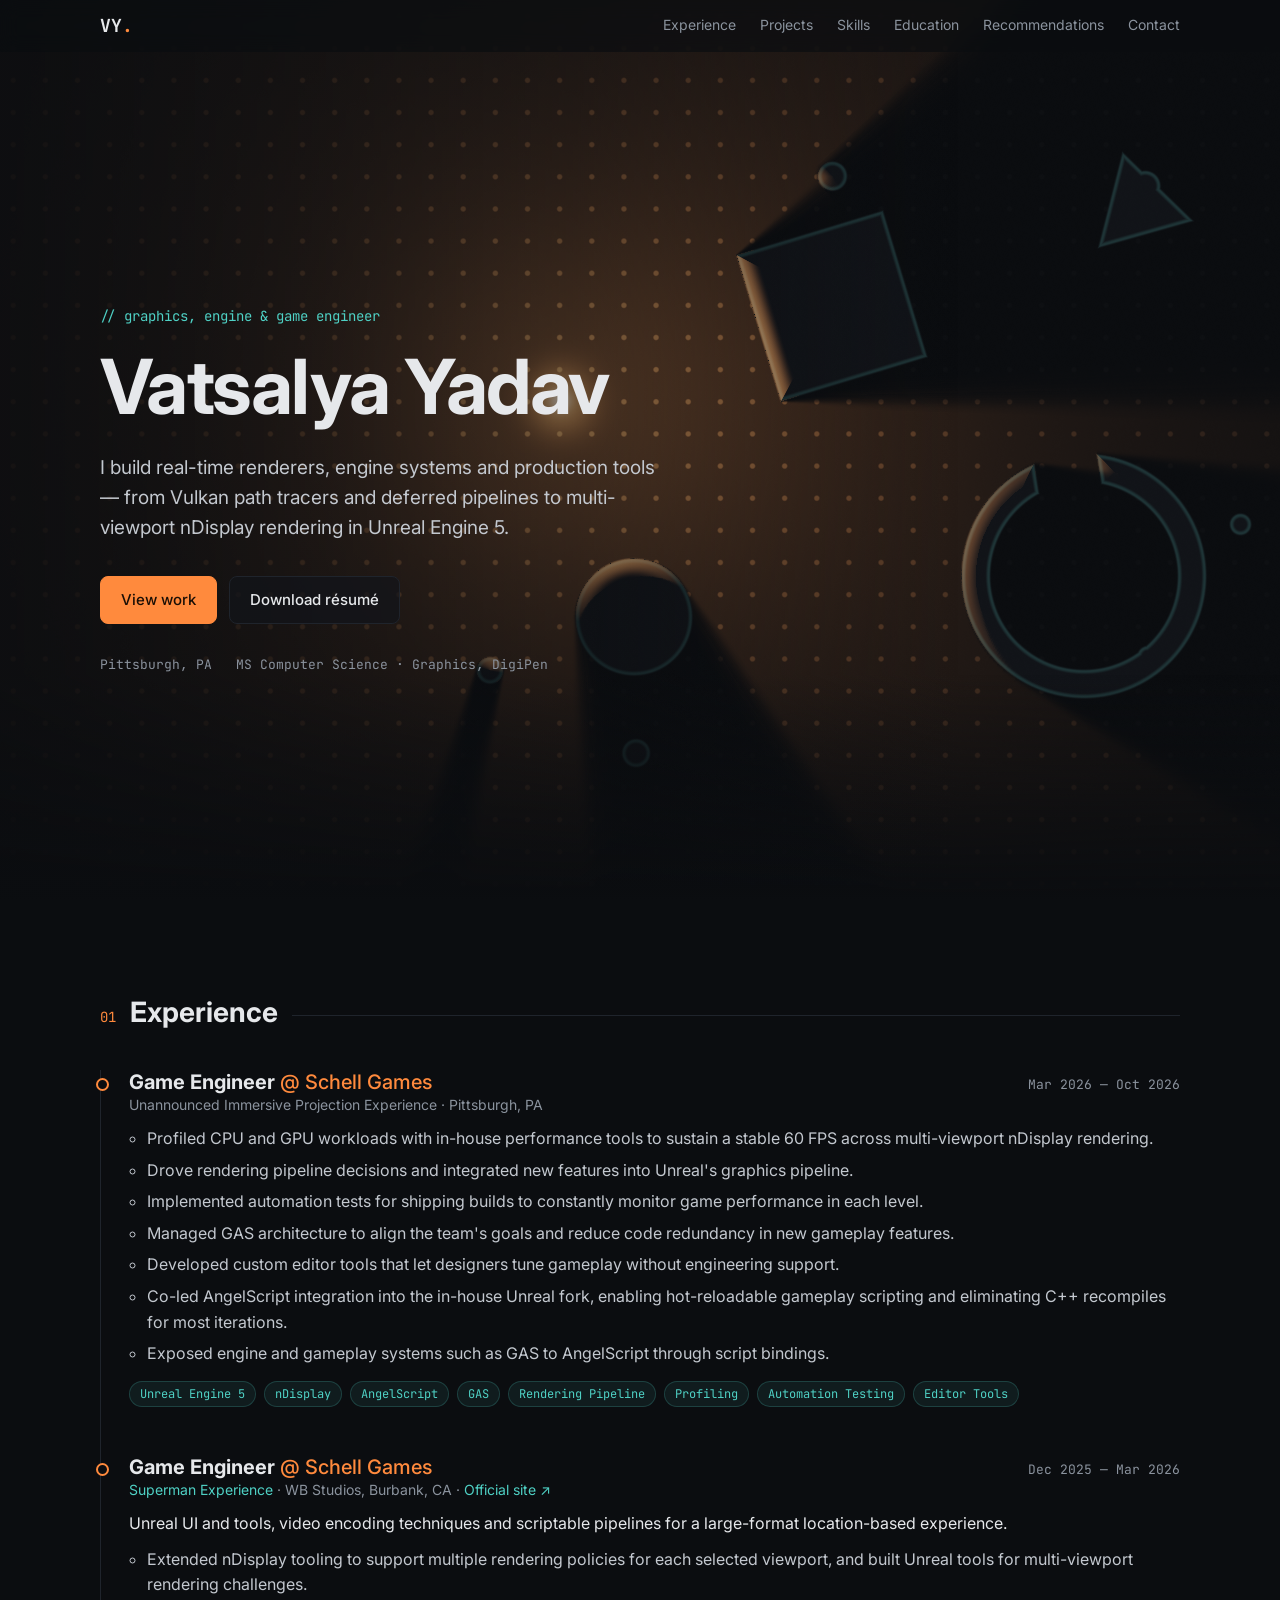
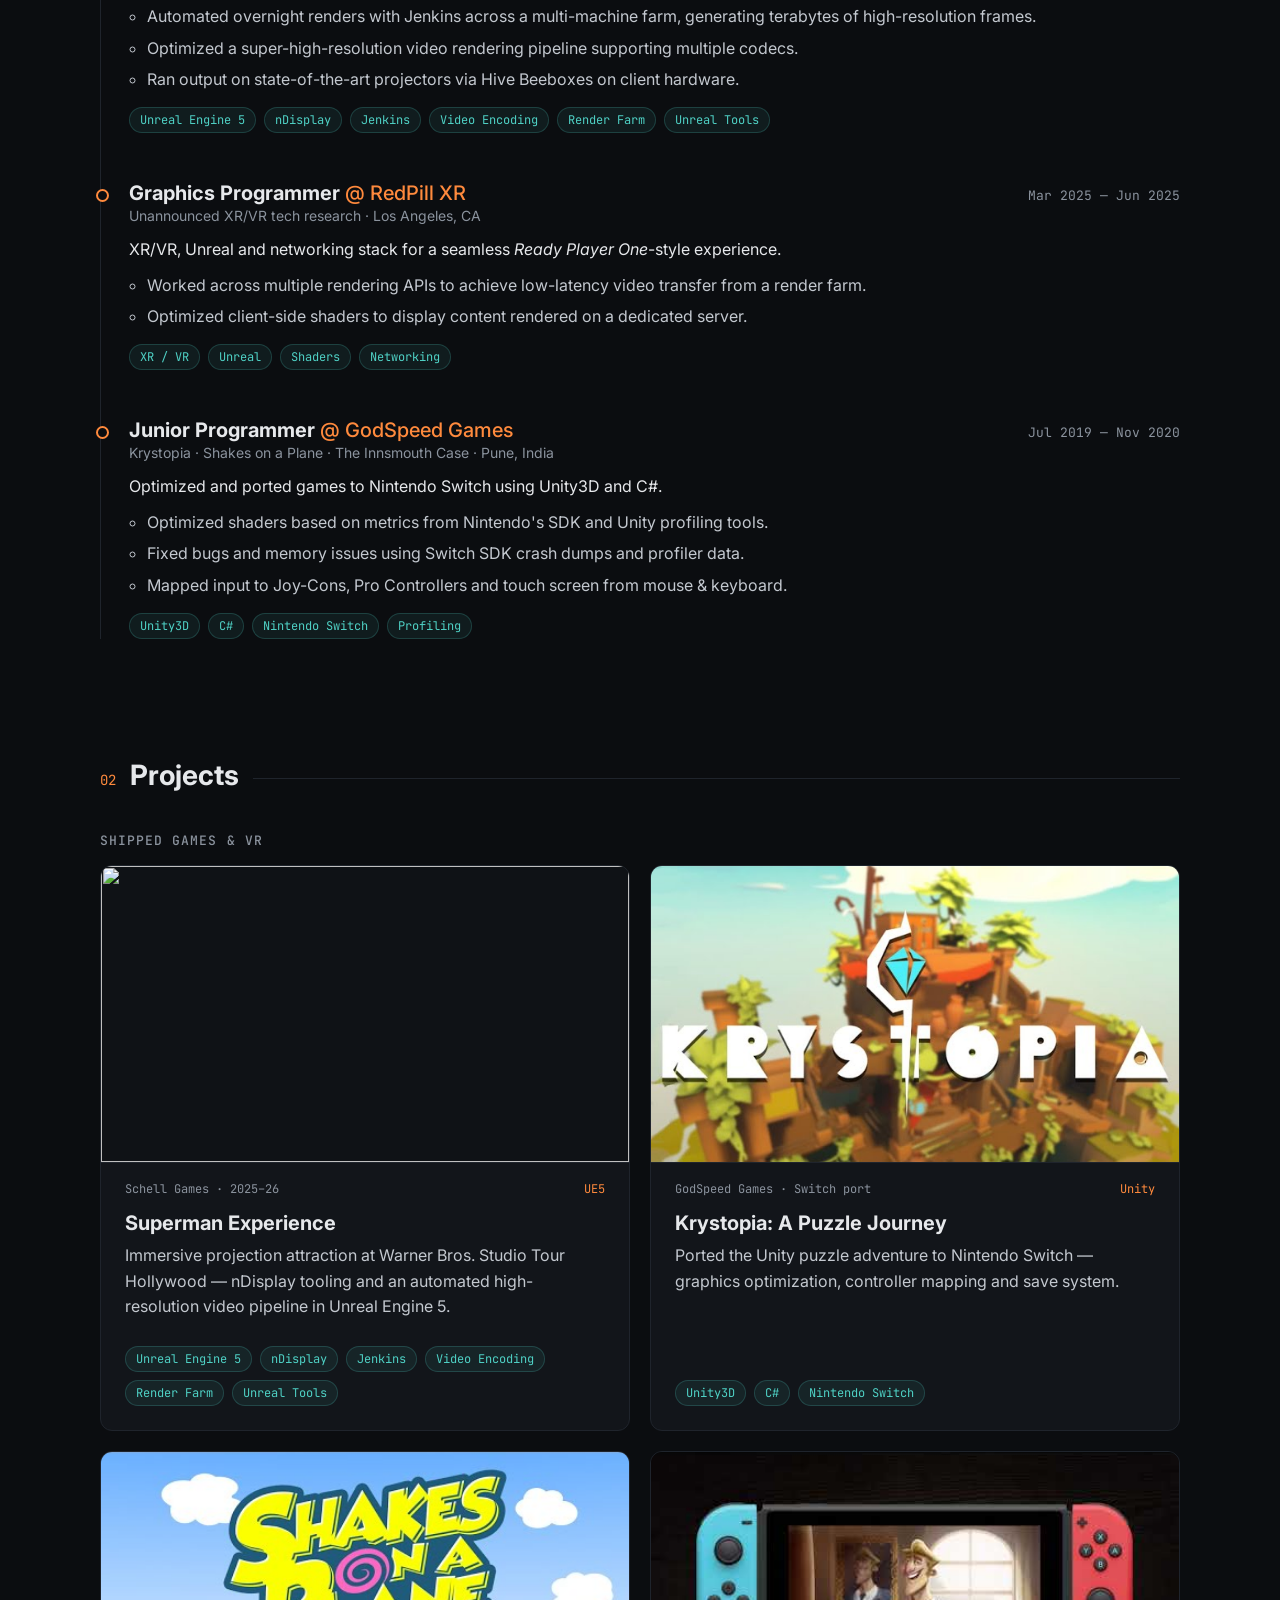
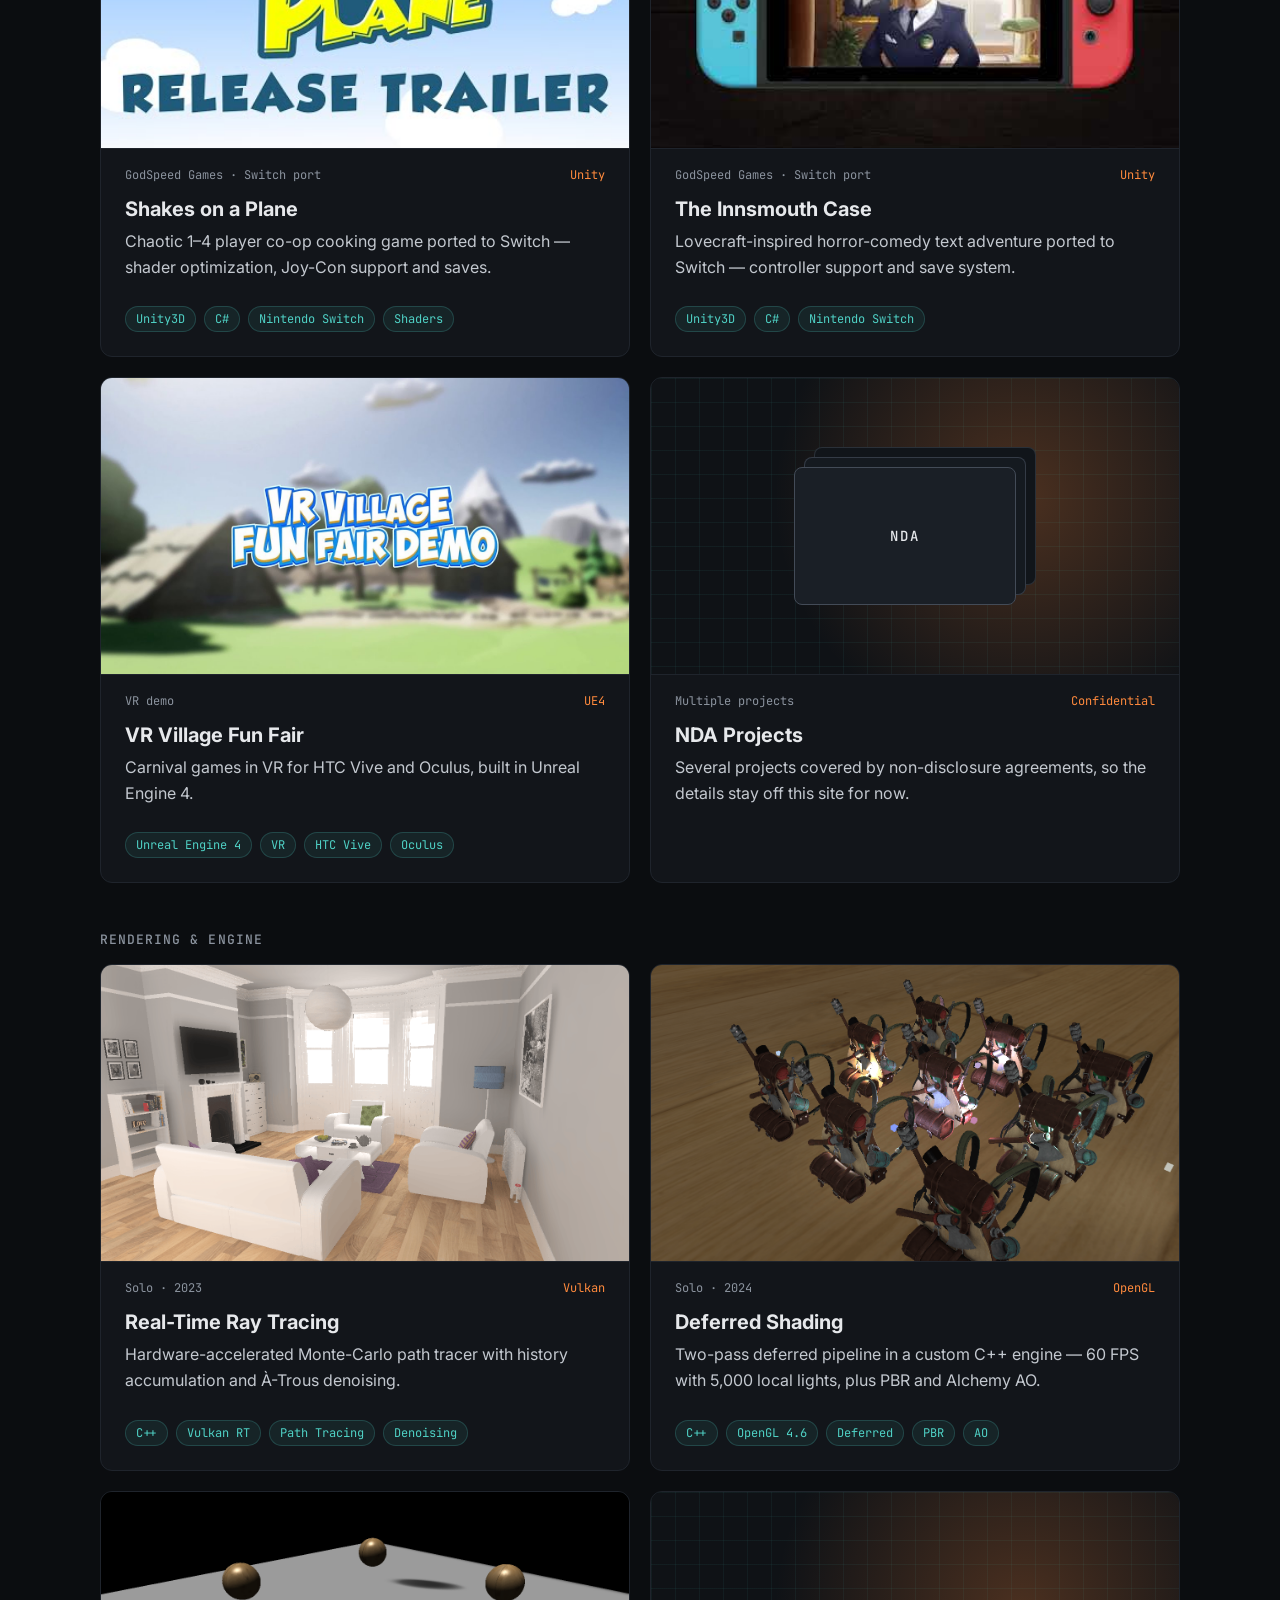
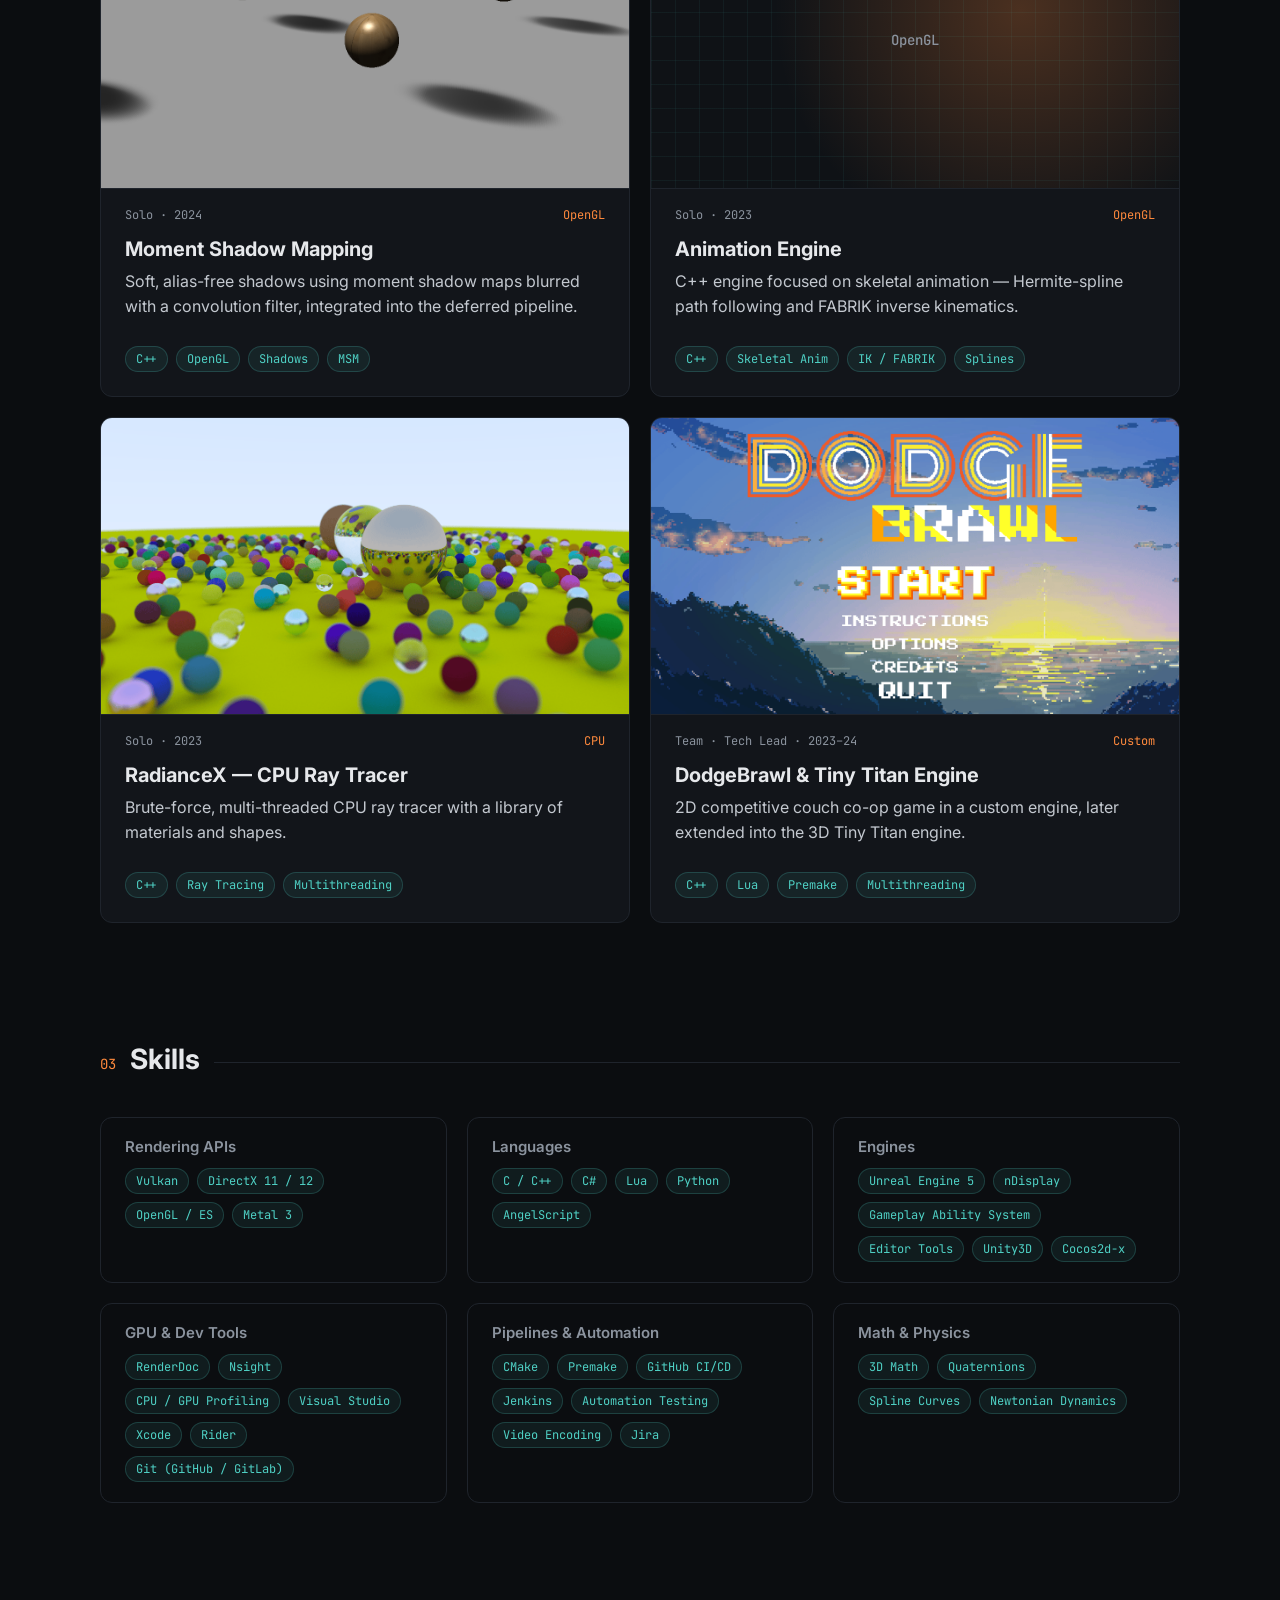
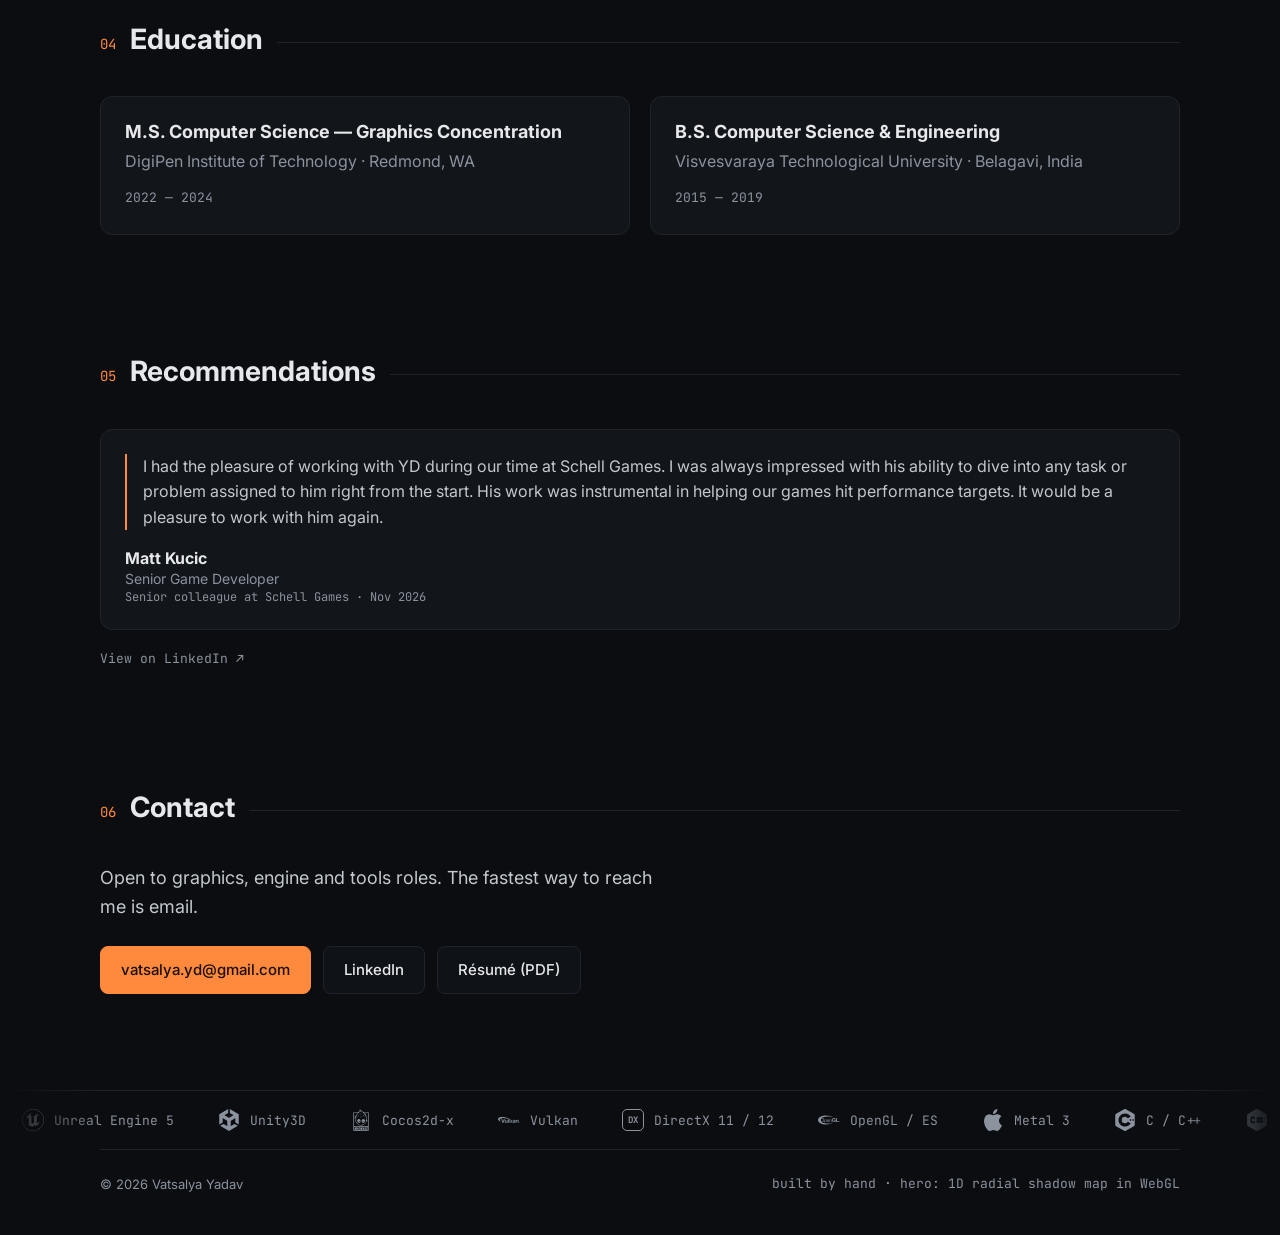
==== commit 2b007de0: "Auto-update returning visitors, add NDA projects card Pages compare their version against version.js" ====
--- a/index.html
+++ b/index.html
@@ -9,10 +9,12 @@
   <meta property="og:description" content="Real-time rendering, engine architecture and tools. Vulkan · DirectX 12 · OpenGL · Unreal Engine 5.">
   <meta property="og:url" content="https://vatsalyayadav.com/">
   <meta name="theme-color" content="#0b0d10">
+  <meta name="site-version" content="95a214bf96">
+  <script src="update.js?v=aa5238535c" async></script>
   <link rel="preconnect" href="https://fonts.googleapis.com">
   <link rel="preconnect" href="https://fonts.gstatic.com" crossorigin>
   <link href="https://fonts.googleapis.com/css2?family=Inter:wght@400;500;600;700&family=JetBrains+Mono:wght@400;500&display=swap" rel="stylesheet">
-  <link rel="stylesheet" href="styles.css?v=6">
+  <link rel="stylesheet" href="styles.css?v=c181248927">
 </head>
 <body>
   <header class="nav">
@@ -41,7 +43,7 @@
         </p>
         <div class="hero__cta">
           <a class="btn btn--primary" href="#projects">View work</a>
-          <a class="btn" href="assets/Vatsalya_Yadav_Resume.pdf?v=4" download>Download résumé</a>
+          <a class="btn" href="assets/Vatsalya_Yadav_Resume.pdf?v=c124ba352e" download>Download résumé</a>
         </div>
         <ul class="hero__meta">
           <li>Pittsburgh, PA</li>
@@ -248,7 +250,7 @@
       <div class="hero__cta">
         <a class="btn btn--primary" href="mailto:vatsalya.yd@gmail.com">vatsalya.yd@gmail.com</a>
         <a class="btn" href="https://www.linkedin.com/in/vatsalya-yd/" target="_blank" rel="noopener">LinkedIn</a>
-        <a class="btn" href="assets/Vatsalya_Yadav_Resume.pdf?v=4" download>Résumé (PDF)</a>
+        <a class="btn" href="assets/Vatsalya_Yadav_Resume.pdf?v=c124ba352e" download>Résumé (PDF)</a>
       </div>
     </section>
   </main>
@@ -260,9 +262,9 @@
     <span class="mono">built by hand · hero: 1D radial shadow map in WebGL</span>
   </footer>
 
-  <script src="projects.js?v=3"></script>
-  <script src="skills.js?v=1"></script>
-  <script src="recommendations.js?v=1"></script>
-  <script src="script.js?v=7"></script>
+  <script src="projects.js?v=b4e81e9b87"></script>
+  <script src="skills.js?v=e8f00acb45"></script>
+  <script src="recommendations.js?v=96c46f4268"></script>
+  <script src="script.js?v=fb0b90e00c"></script>
 </body>
 </html>
--- a/styles.css
+++ b/styles.css
@@ -147,6 +147,18 @@
     radial-gradient(circle at 70% 40%, rgba(255,138,61,.25), transparent 60%), #0f1216;
 }
 .card__thumb--empty span { font: 500 14px var(--mono); color: var(--muted); }
+.card--locked { padding-top: 0; overflow: hidden; }
+.card--locked:hover { border-color: var(--line); transform: none; }
+/* A pile of frames: the label is the front one, its shadows are the two behind it */
+.card__thumb--stack span {
+  display: grid; place-items: center; width: 42%; aspect-ratio: 16 / 10;
+  transform: translate(-10px, 10px);
+  color: var(--text); letter-spacing: .14em;
+  background: #1a1f26; border: 1px solid #434b57; border-radius: 8px;
+  box-shadow:
+    10px -10px 0 -1px #151a20, 10px -10px 0 0 #343b46,
+    20px -20px 0 -1px #11151a, 20px -20px 0 0 #2a3038;
+}
 .group__title {
   font: 500 13px var(--mono); color: var(--muted); text-transform: uppercase; letter-spacing: .08em;
   margin: 0 0 16px;
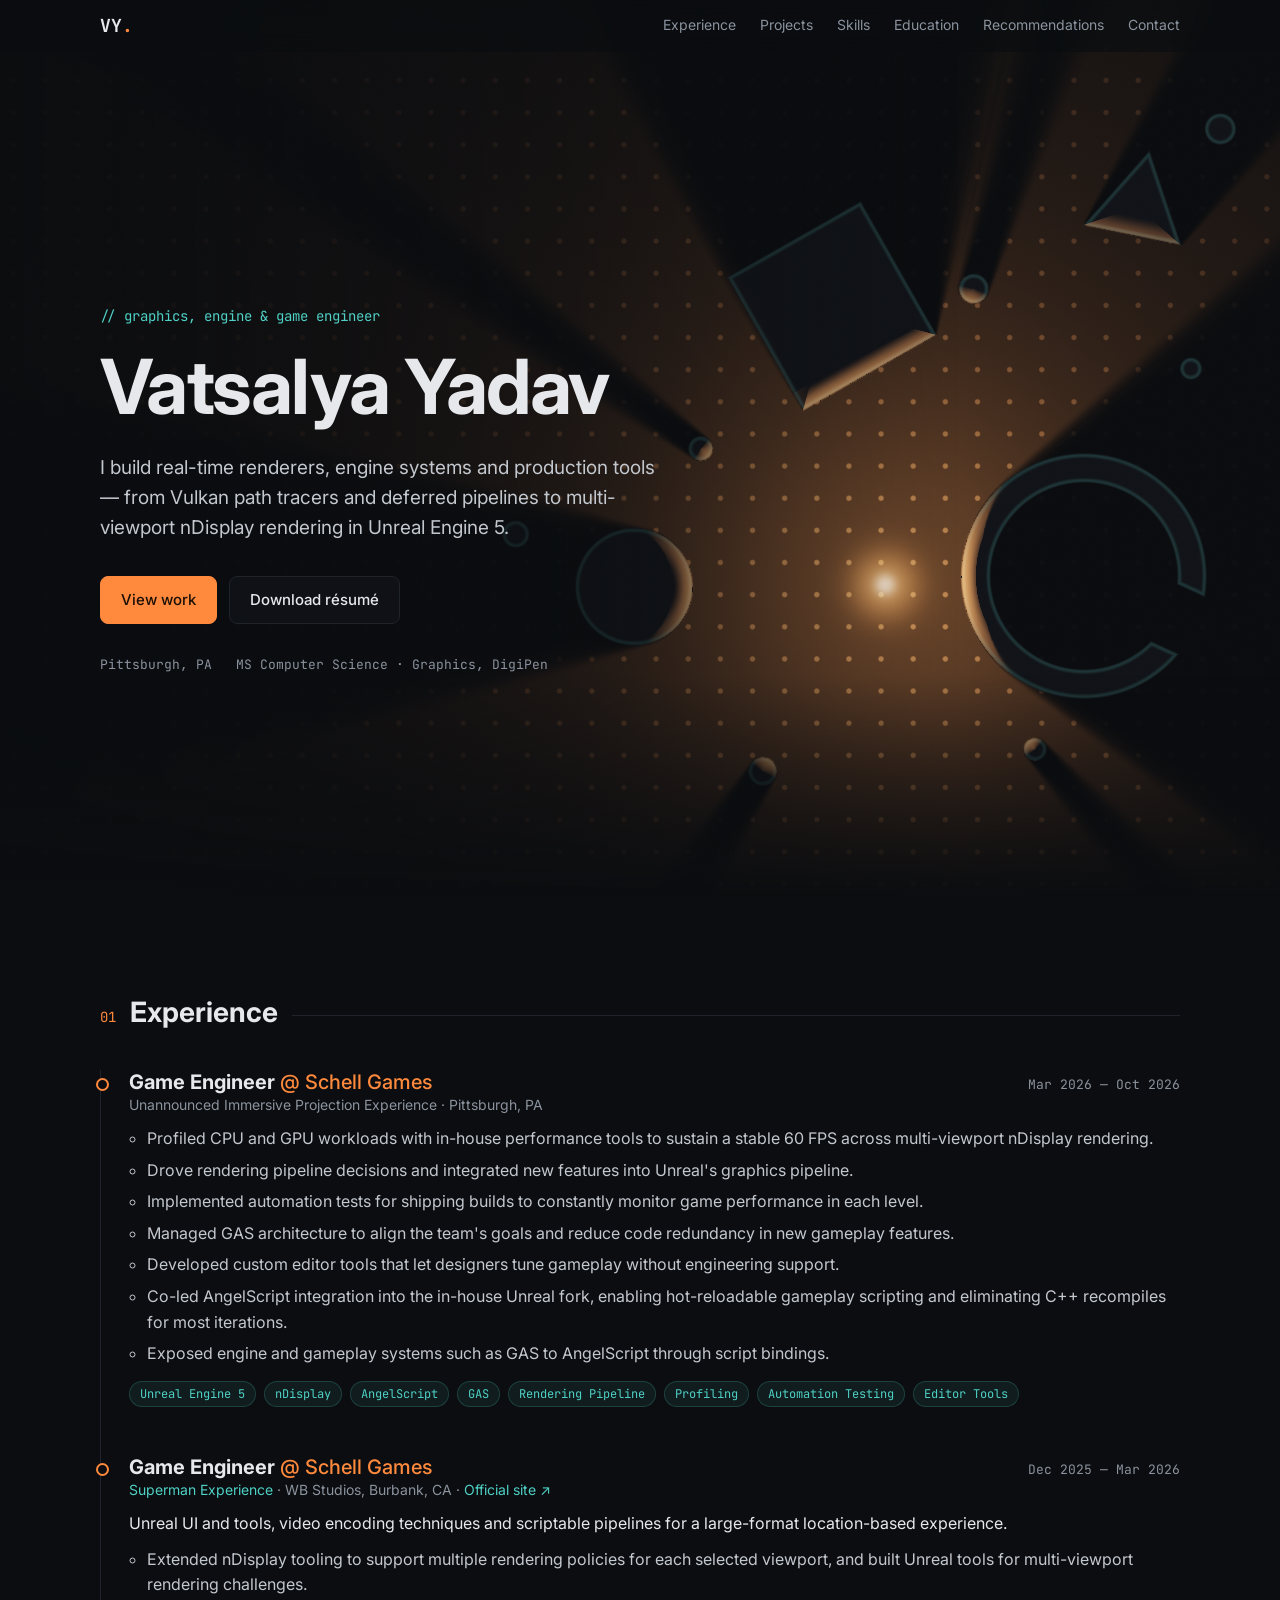
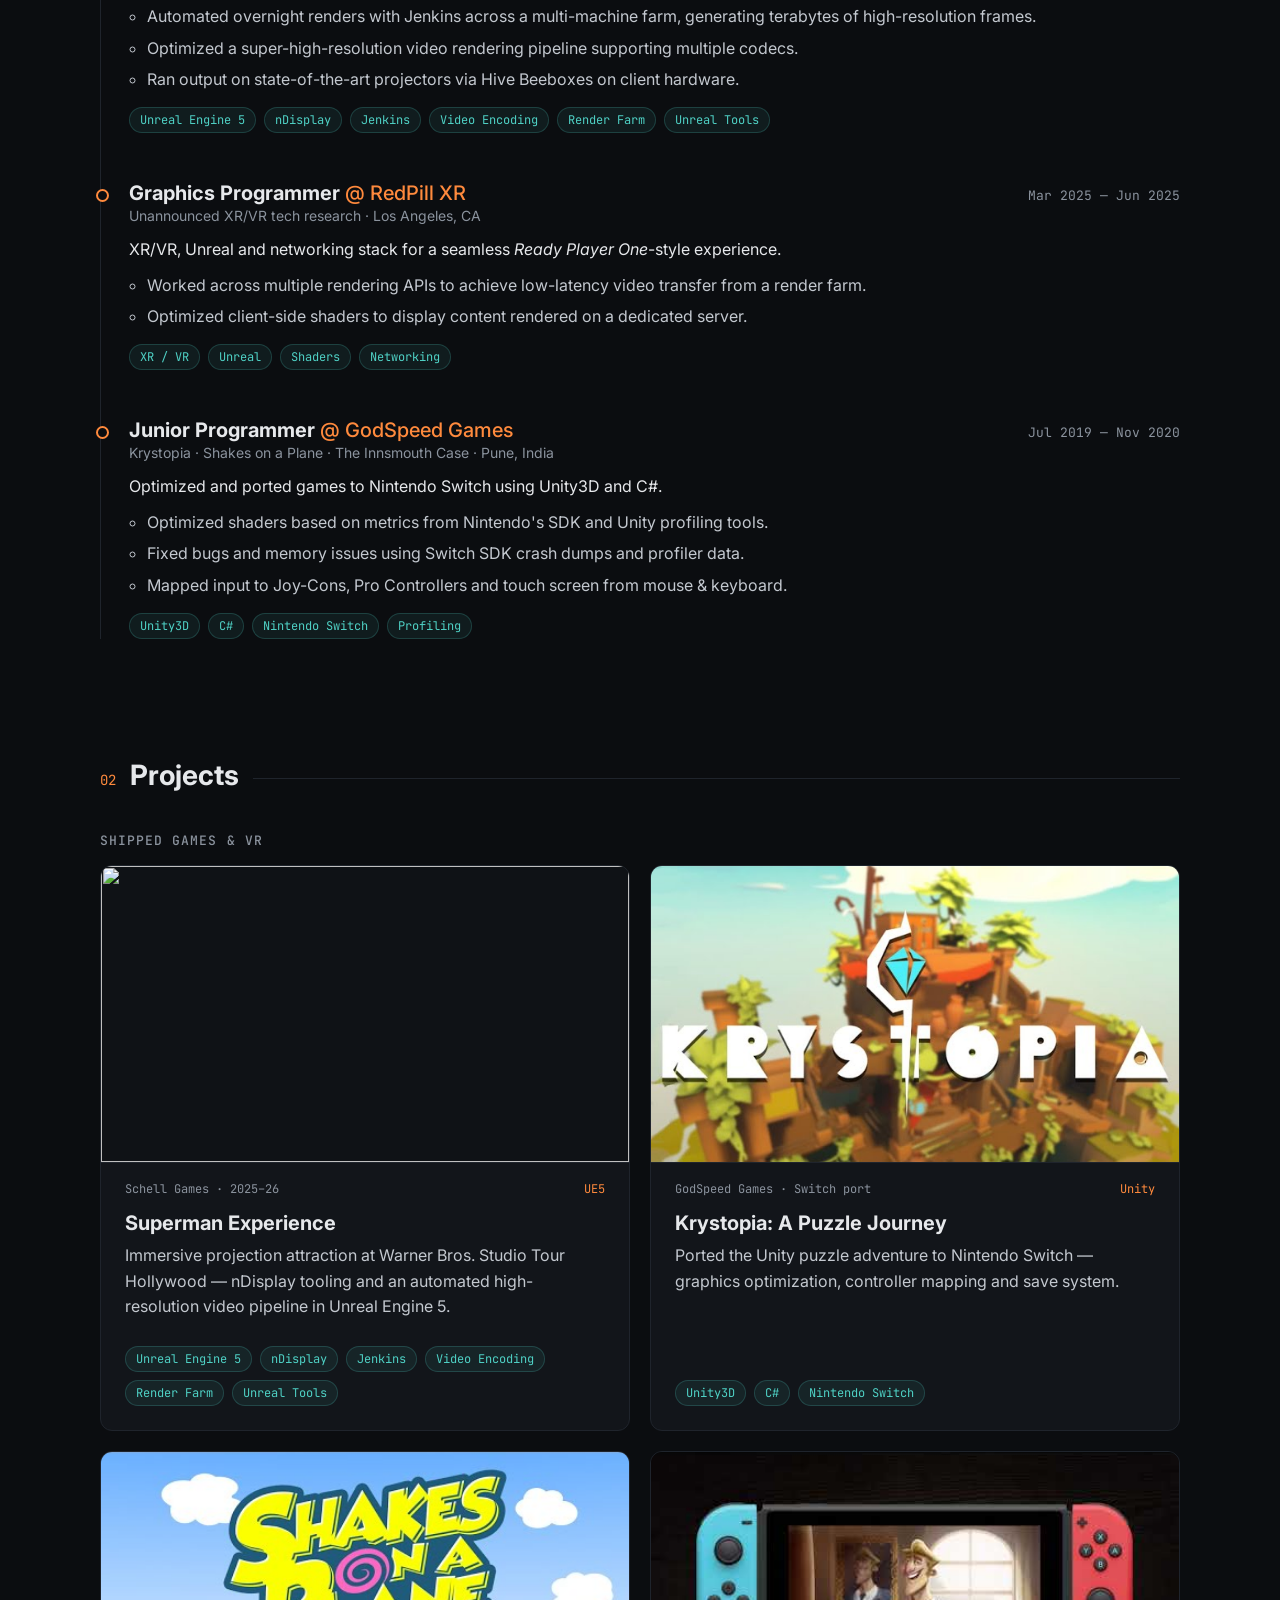
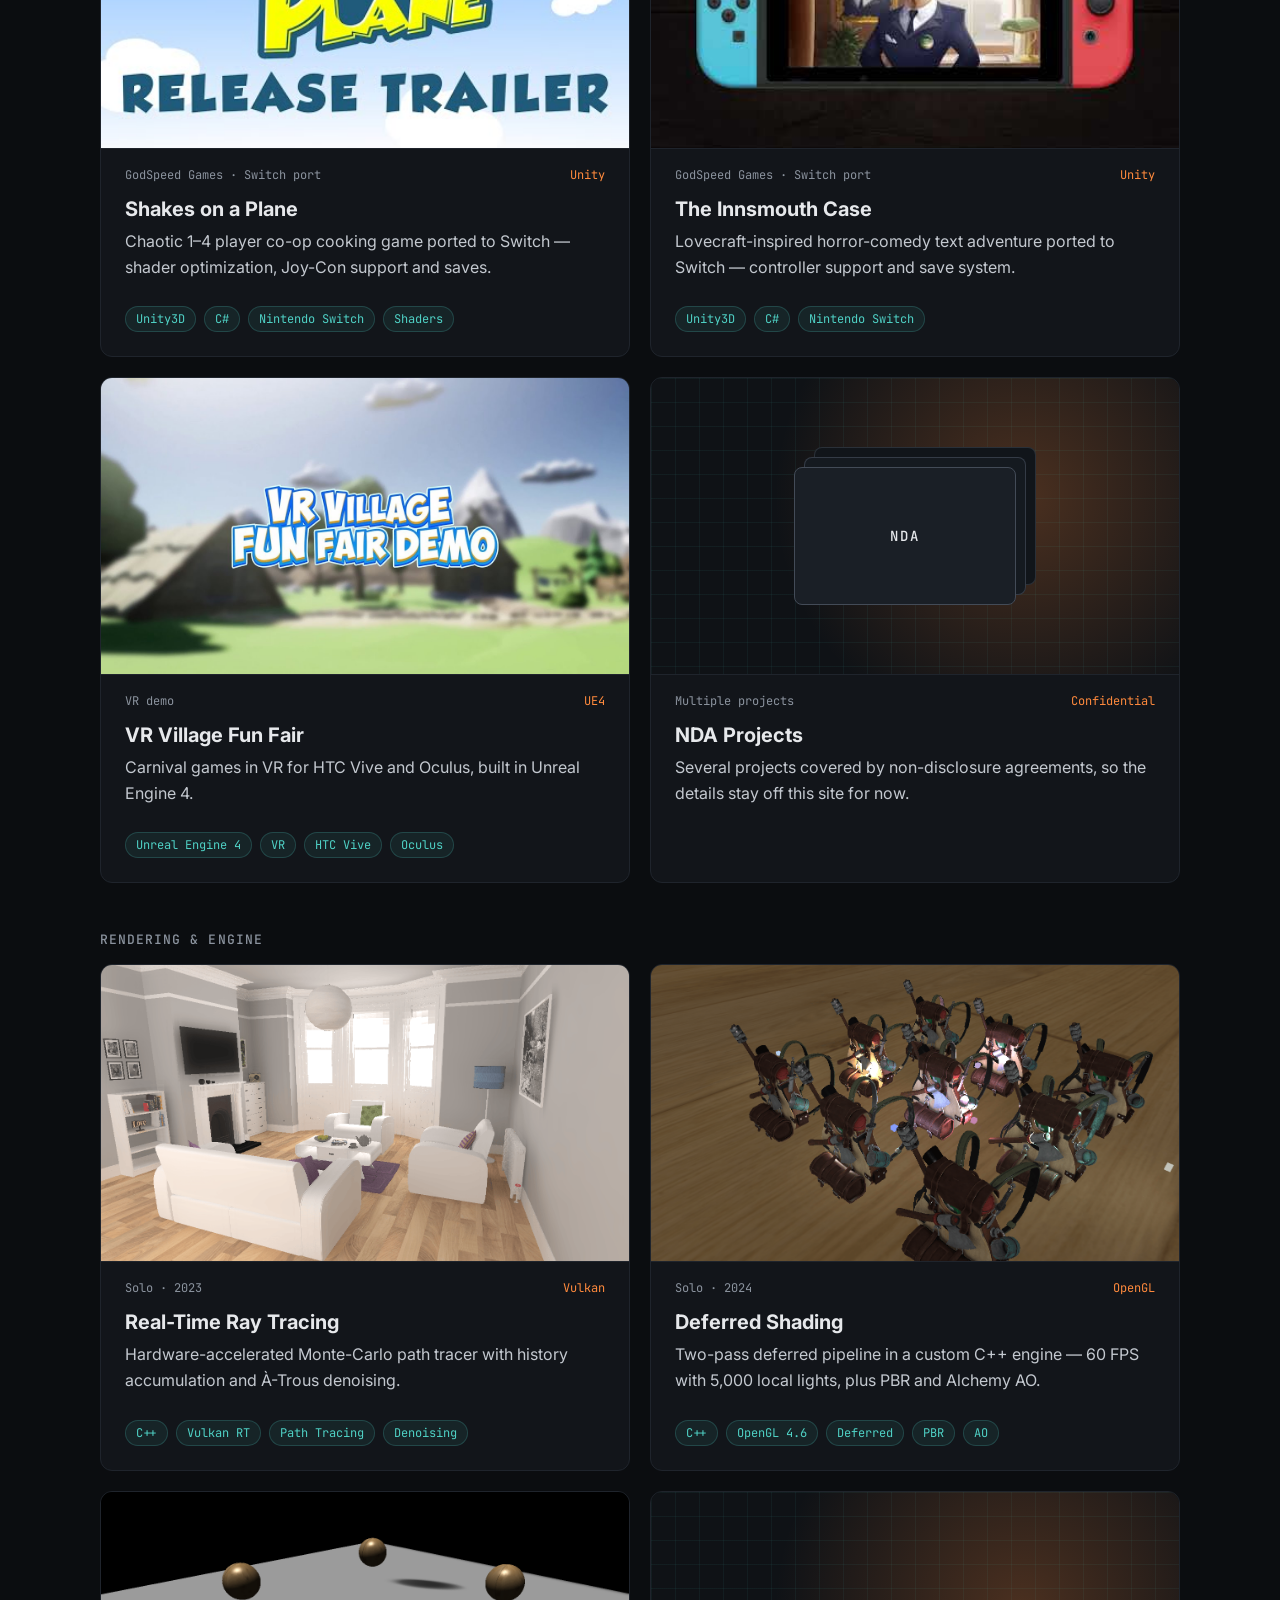
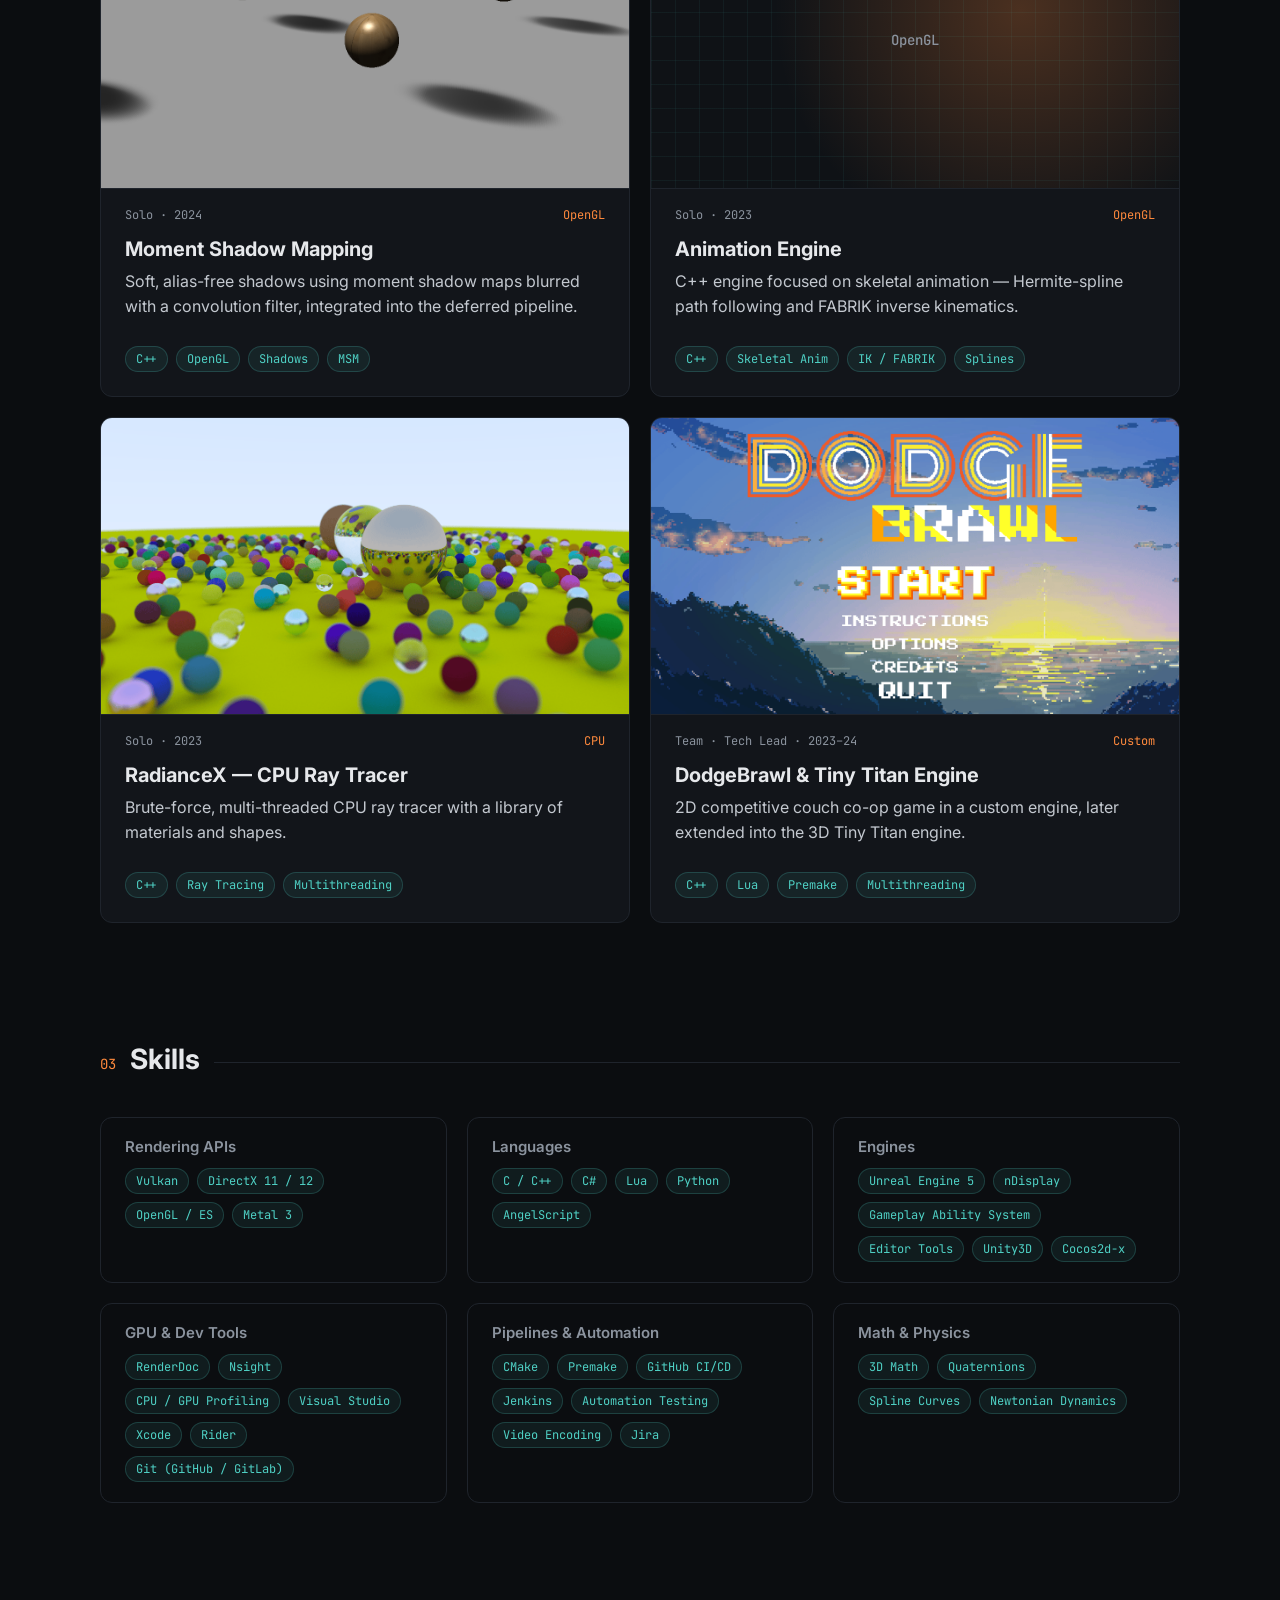
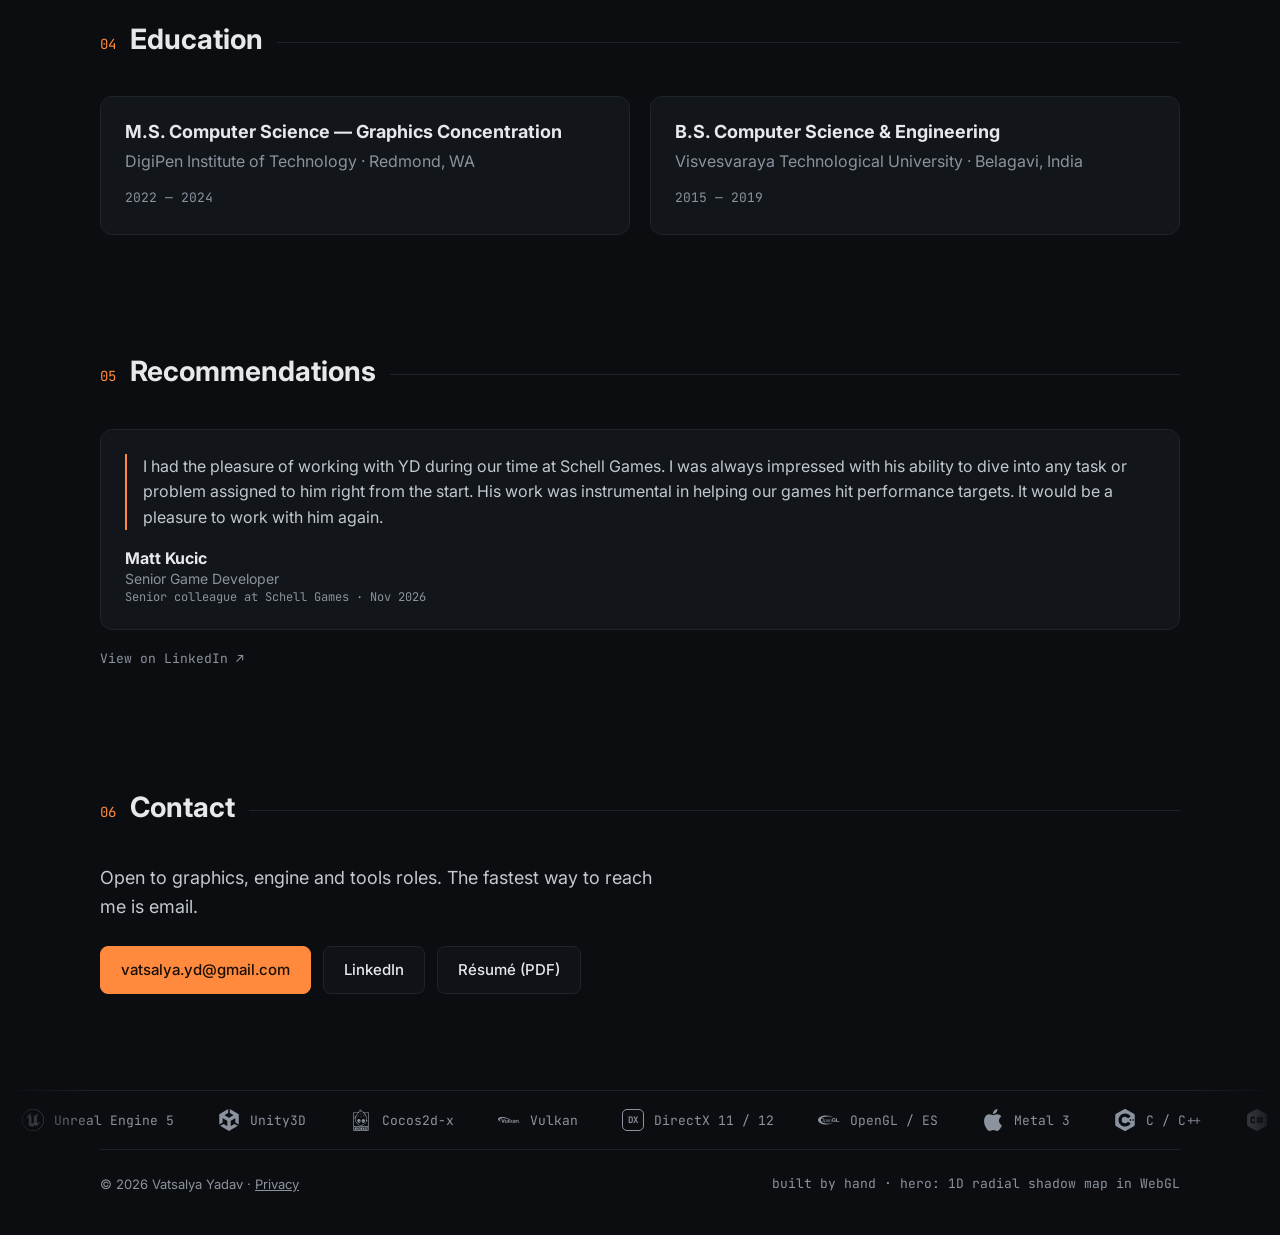
==== commit 0213b17c: "Add privacy statement and footer link Covers what the site stores and which third parties receive vi" ====
--- a/index.html
+++ b/index.html
@@ -9,7 +9,7 @@
   <meta property="og:description" content="Real-time rendering, engine architecture and tools. Vulkan · DirectX 12 · OpenGL · Unreal Engine 5.">
   <meta property="og:url" content="https://vatsalyayadav.com/">
   <meta name="theme-color" content="#0b0d10">
-  <meta name="site-version" content="95a214bf96">
+  <meta name="site-version" content="f834c045e9">
   <script src="update.js?v=aa5238535c" async></script>
   <link rel="preconnect" href="https://fonts.googleapis.com">
   <link rel="preconnect" href="https://fonts.gstatic.com" crossorigin>
@@ -258,7 +258,7 @@
   <aside class="ticker" aria-label="Skills"><div class="ticker__track" data-skill-ticker></div></aside>
 
   <footer class="footer wrap">
-    <span>© <span id="year">2026</span> Vatsalya Yadav</span>
+    <span>© <span id="year">2026</span> Vatsalya Yadav · <a href="privacy.html">Privacy</a></span>
     <span class="mono">built by hand · hero: 1D radial shadow map in WebGL</span>
   </footer>
 
